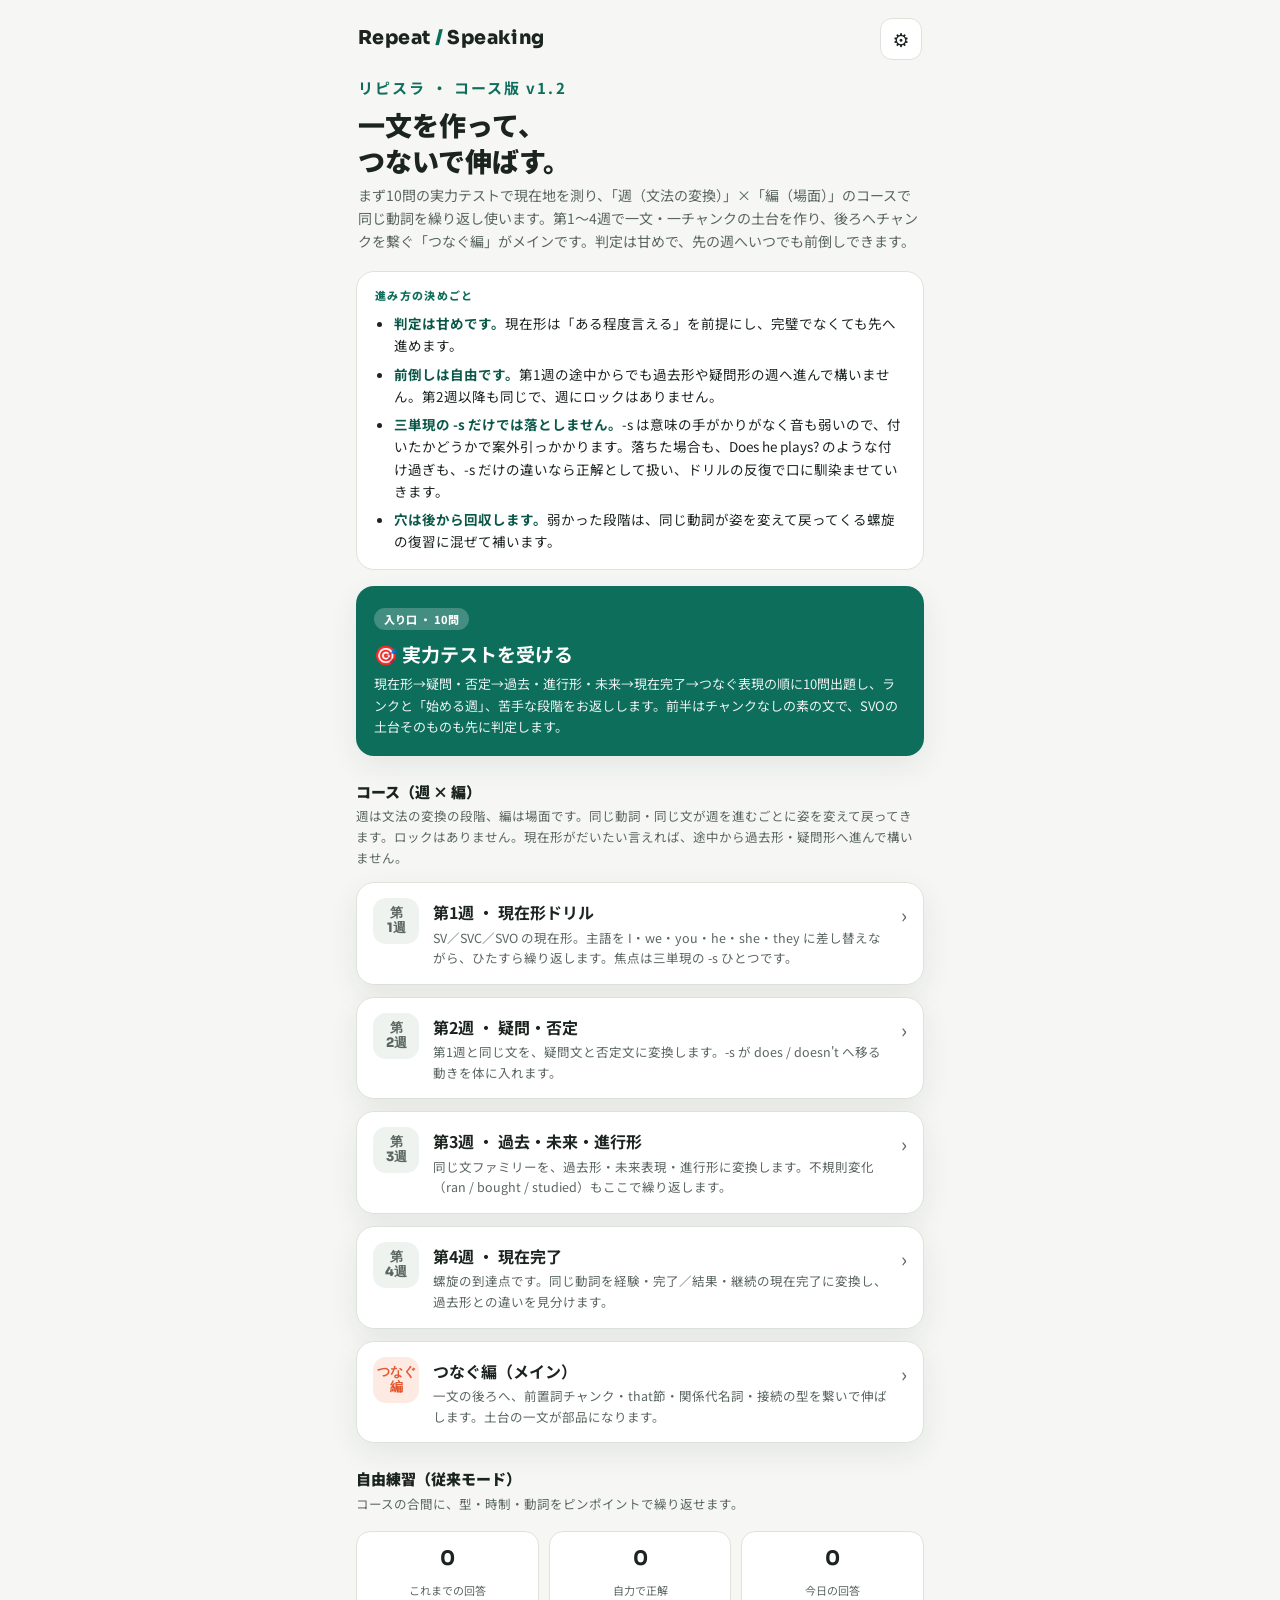
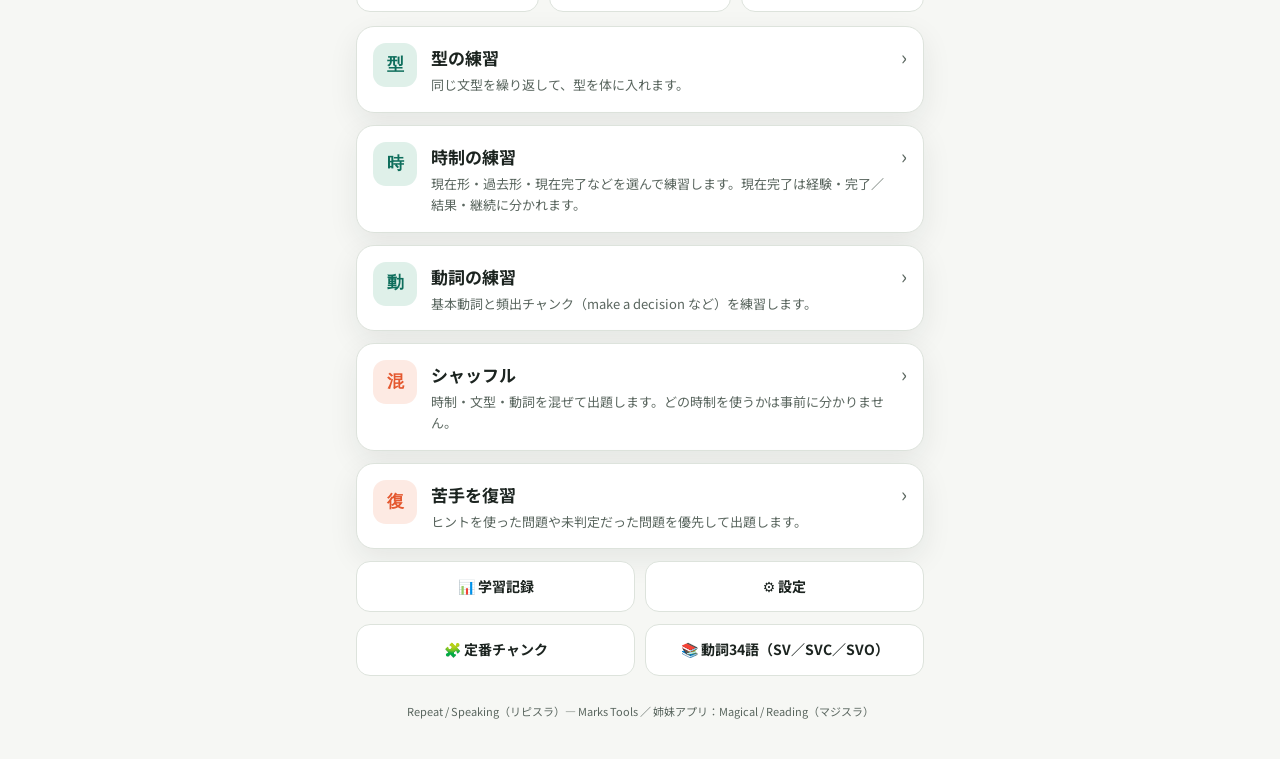
==== repeat-speaking.html @ 88b38dd5 "v1.2 course version" ====
<!doctype html>
<html lang="ja">
<head>
<meta charset="utf-8" />
<meta name="viewport" content="width=device-width, initial-scale=1, viewport-fit=cover" />
<meta name="color-scheme" content="light dark" />
<link rel="icon" href="data:," />
<title>Repeat / Speaking — リピスラ</title>
<link rel="preconnect" href="https://fonts.googleapis.com">
<link rel="preconnect" href="https://fonts.gstatic.com" crossorigin>
<link href="https://fonts.googleapis.com/css2?family=Noto+Sans+JP:wght@400;500;700;900&family=Sora:wght@600;700;800&display=swap" rel="stylesheet">
<style>
:root{
  --bg:#f6f7f4; --surface:#ffffff; --surface2:#eef3ef; --ink:#1c2420; --ink2:#5a665f;
  --line:#dde3dc; --brand:#0e6e5c; --brand-dark:#0a5747; --brand-soft:#dff0e9;
  --accent:#e4572e; --accent-soft:#fdeae3; --gold:#b98a12; --gold-soft:#faf0d2;
  --ok:#0e6e5c; --warn:#9a6a00; --bad:#b3372a;
  --radius:18px; --shadow:0 10px 30px rgba(20,40,32,.08);
}
@media (prefers-color-scheme: dark){
  :root{
    --bg:#121714; --surface:#1c2320; --surface2:#242d29; --ink:#eef2ee; --ink2:#a7b3ab;
    --line:#333e38; --brand:#3cbfa4; --brand-dark:#7fd8c3; --brand-soft:#173c33;
    --accent:#ff8a5f; --accent-soft:#47271c; --gold:#e3bc55; --gold-soft:#40350f;
    --ok:#3cbfa4; --warn:#e3bc55; --bad:#ff8a7a; --shadow:0 10px 30px rgba(0,0,0,.35);
  }
}
*{box-sizing:border-box}
html{-webkit-text-size-adjust:100%}
body{margin:0;background:var(--bg);color:var(--ink);font-family:"Noto Sans JP",system-ui,sans-serif;line-height:1.65}
button{font:inherit;cursor:pointer;border:none;background:none;color:inherit}
button:focus-visible,a:focus-visible,input:focus-visible,select:focus-visible{outline:3px solid var(--brand);outline-offset:2px}
.wrap{max-width:600px;margin:0 auto;padding:0 16px calc(28px + env(safe-area-inset-bottom))}
.screen{display:none}
.screen.on{display:block;animation:fade .22s ease}
@keyframes fade{from{opacity:0;transform:translateY(4px)}to{opacity:1;transform:none}}
@media (prefers-reduced-motion: reduce){.screen.on{animation:none}.mic.pulse{animation:none}}

/* header */
.topbar{display:flex;align-items:center;justify-content:space-between;padding:18px 2px 6px}
.wordmark{font-family:"Sora",sans-serif;font-weight:800;font-size:19px;letter-spacing:.02em}
.wordmark span{color:var(--brand)}
.iconbtn{width:42px;height:42px;border-radius:12px;background:var(--surface);border:1px solid var(--line);display:grid;place-items:center;font-size:19px}
.hero{padding:10px 2px 4px}
.hero h1{font-size:15px;margin:0;color:var(--brand);font-weight:700;letter-spacing:.14em}
.hero .big{font-size:27px;font-weight:900;line-height:1.35;margin:6px 0 4px}
.hero p{margin:0;color:var(--ink2);font-size:14px}
.stat-strip{display:flex;gap:10px;margin:16px 0 4px}
.stat{flex:1;background:var(--surface);border:1px solid var(--line);border-radius:14px;padding:10px 12px;text-align:center}
.stat b{display:block;font-size:20px;font-family:"Sora",sans-serif}
.stat small{color:var(--ink2);font-size:11px}

/* mode cards */
.mode-list{display:grid;gap:12px;margin-top:14px}
.mode-card{display:flex;gap:14px;align-items:flex-start;text-align:left;width:100%;background:var(--surface);border:1px solid var(--line);border-radius:var(--radius);padding:16px;box-shadow:var(--shadow)}
.mode-card:active{transform:scale(.99)}
.mode-num{flex:none;width:44px;height:44px;border-radius:13px;background:var(--brand-soft);color:var(--brand);display:grid;place-items:center;font-family:"Sora",sans-serif;font-weight:800;font-size:17px}
.mode-card.accent .mode-num{background:var(--accent-soft);color:var(--accent)}
.mode-card h2{font-size:17px;margin:1px 0 2px;font-weight:700}
.mode-card p{margin:0;font-size:13px;color:var(--ink2)}
.mode-card .chev{margin-left:auto;color:var(--ink2);font-size:20px;line-height:1.4}
.sub-row{display:flex;gap:10px;margin-top:12px}
.sub-btn{flex:1;background:var(--surface);border:1px solid var(--line);border-radius:14px;padding:13px;font-weight:700;font-size:14px}
.note{font-size:12px;color:var(--ink2);margin-top:14px}

/* generic */
.backrow{display:flex;align-items:center;gap:10px;padding:16px 0 4px}
.backbtn{width:40px;height:40px;border-radius:12px;background:var(--surface);border:1px solid var(--line);font-size:18px;display:grid;place-items:center}
.screen-title{font-size:21px;font-weight:900;margin:0}
.screen-sub{color:var(--ink2);font-size:13px;margin:2px 0 0}
.chip-grid{display:grid;gap:10px;margin-top:16px}
.pick{display:flex;justify-content:space-between;align-items:center;width:100%;text-align:left;background:var(--surface);border:1px solid var(--line);border-radius:14px;padding:14px 16px}
.pick b{font-size:15px}
.pick small{display:block;color:var(--ink2);font-size:12px;font-weight:400}
.pick .cnt{font-family:"Sora",sans-serif;color:var(--brand);font-weight:700;font-size:13px;white-space:nowrap}
.field{margin-top:18px}
.field>label{display:block;font-weight:700;font-size:14px;margin-bottom:8px}
.seg{display:flex;flex-wrap:wrap;gap:8px}
.seg button{border:1px solid var(--line);background:var(--surface);border-radius:999px;padding:8px 16px;font-size:14px;font-weight:500}
.seg button.sel{background:var(--brand);border-color:var(--brand);color:#fff;font-weight:700}
@media (prefers-color-scheme: dark){.seg button.sel{color:#0c1512}}
.primary-btn{display:block;width:100%;background:var(--brand);color:#fff;font-weight:800;font-size:16px;border-radius:15px;padding:15px;margin-top:22px}
.primary-btn:disabled{opacity:.45}
.ghost-btn{display:block;width:100%;background:var(--surface);border:1px solid var(--line);font-weight:700;font-size:15px;border-radius:15px;padding:13px;margin-top:10px}
.danger-btn{color:var(--bad)}

/* practice */
.progress-head{display:flex;justify-content:space-between;align-items:baseline;margin-top:14px}
.progress-head .mode-name{font-weight:800;font-size:15px}
.progress-head .count{font-family:"Sora",sans-serif;color:var(--ink2);font-size:14px}
.progressbar{height:8px;background:var(--surface2);border-radius:99px;overflow:hidden;margin-top:8px}
.progressbar i{display:block;height:100%;background:var(--brand);border-radius:99px;transition:width .35s ease}
.prompt-card{background:var(--surface);border:1px solid var(--line);border-radius:var(--radius);box-shadow:var(--shadow);padding:26px 20px 22px;margin-top:16px;text-align:center}
.prompt-label{font-size:12px;letter-spacing:.16em;color:var(--brand);font-weight:700}
.prompt-ja{font-size:25px;font-weight:900;line-height:1.5;margin:12px 0 8px}
.prompt-ctx{font-size:13px;color:var(--ink2);margin:0}
.mic-zone{margin-top:22px;text-align:center}
.mic{width:96px;height:96px;border-radius:50%;background:var(--brand);color:#fff;font-size:40px;display:grid;place-items:center;margin:0 auto;box-shadow:0 12px 26px rgba(14,110,92,.35)}
.mic.listening{background:var(--accent);animation:pulse 1.1s ease-in-out infinite}
@keyframes pulse{0%,100%{transform:scale(1)}50%{transform:scale(1.07)}}
.mic-state{margin-top:12px;font-size:14px;font-weight:700;min-height:24px}
.mic-state small{display:block;font-weight:400;color:var(--ink2);font-size:12px}
.tool-row{display:flex;gap:10px;margin-top:18px}
.tool-row button{flex:1;background:var(--surface);border:1px solid var(--line);border-radius:13px;padding:12px 6px;font-weight:700;font-size:14px}
.tool-row button:disabled{opacity:.4}
.hint-box{display:none;background:var(--gold-soft);border:1px solid var(--gold);border-radius:14px;padding:14px 16px;margin-top:16px;font-size:15px}
.hint-box.on{display:block}
.hint-box .h-label{font-size:11px;font-weight:800;letter-spacing:.12em;color:var(--warn)}
.hint-box .h-body{margin-top:4px;font-weight:700;word-break:break-word}
.text-input-zone{display:none;margin-top:16px}
.text-input-zone.on{display:block}
.text-input-zone textarea{width:100%;border:1px solid var(--line);border-radius:14px;padding:13px;font:inherit;font-size:16px;background:var(--surface);color:var(--ink);min-height:76px;resize:vertical}
.err-box{display:none;background:var(--accent-soft);border:1px solid var(--accent);color:var(--ink);border-radius:14px;padding:13px 15px;margin-top:16px;font-size:14px}
.err-box.on{display:block}

/* result */
.verdict{border-radius:var(--radius);padding:20px;margin-top:16px;text-align:center;border:1px solid var(--line);background:var(--surface)}
.verdict.ok{background:var(--brand-soft);border-color:var(--brand)}
.verdict.un{background:var(--gold-soft);border-color:var(--gold)}
.verdict .v-icon{font-size:34px;line-height:1}
.verdict h2{margin:6px 0 2px;font-size:21px}
.verdict p{margin:0;font-size:13px;color:var(--ink2)}
.your-answer{background:var(--surface);border:1px solid var(--line);border-radius:14px;padding:14px 16px;margin-top:14px}
.your-answer small{color:var(--ink2);font-size:12px;font-weight:700;letter-spacing:.08em}
.your-answer .ans{font-size:18px;font-weight:700;margin-top:2px;word-break:break-word}
.model-card{background:var(--surface);border:1px solid var(--line);border-radius:var(--radius);padding:18px;margin-top:14px;box-shadow:var(--shadow)}
.model-head{display:flex;justify-content:space-between;align-items:center}
.model-head b{font-size:13px;letter-spacing:.1em;color:var(--brand)}
.toggle{display:flex;background:var(--surface2);border-radius:99px;padding:3px}
.toggle button{border-radius:99px;padding:5px 12px;font-size:12px;font-weight:700;color:var(--ink2)}
.toggle button.sel{background:var(--surface);color:var(--ink);box-shadow:0 1px 4px rgba(0,0,0,.12)}
.model-sentence{font-size:21px;font-weight:800;line-height:1.55;margin:12px 0 4px;word-break:break-word}
.chunk-wrap{display:flex;flex-wrap:wrap;gap:8px;margin-top:12px}
.chunk{border:1.5px solid var(--brand);color:var(--brand-dark);background:var(--brand-soft);border-radius:12px;padding:9px 12px;font-weight:700;font-size:16px;text-align:left}
.chunk small{display:block;font-weight:500;font-size:12px;color:var(--ink2)}
.chunk .chunk-ja{display:none;margin-top:3px;font-size:13px;color:var(--ink);font-weight:500}
.chunk.open .chunk-ja{display:block}
.explain{font-size:13px;color:var(--ink2);margin-top:12px}
.listen-row{display:flex;gap:10px;margin-top:14px}
.listen-row button{flex:1;border-radius:12px;padding:12px;font-weight:700;font-size:14px;background:var(--surface2);border:1px solid var(--line)}
.result-actions{margin-top:18px}
.ai-box{display:none;background:var(--surface);border:1px dashed var(--brand);border-radius:14px;padding:14px 16px;margin-top:14px}
.ai-box.on{display:block}
.ai-box textarea{width:100%;min-height:150px;border:1px solid var(--line);border-radius:10px;padding:10px;font:inherit;font-size:12.5px;background:var(--bg);color:var(--ink)}
.ai-links{display:flex;gap:8px;margin-top:10px;flex-wrap:wrap}
.ai-links a{flex:1;text-align:center;text-decoration:none;background:var(--brand);color:#fff;font-weight:700;font-size:13px;border-radius:10px;padding:10px 4px}
@media (prefers-color-scheme: dark){.ai-links a{color:#0c1512}}
.toast{position:fixed;left:50%;bottom:calc(22px + env(safe-area-inset-bottom));transform:translateX(-50%) translateY(20px);background:var(--ink);color:var(--bg);padding:11px 20px;border-radius:99px;font-size:14px;font-weight:700;opacity:0;pointer-events:none;transition:.25s;z-index:50;max-width:88vw;text-align:center}
.toast.on{opacity:1;transform:translateX(-50%)}

/* summary & records */
.score-hero{text-align:center;padding:26px 10px 6px}
.score-hero .score{font-family:"Sora",sans-serif;font-size:52px;font-weight:800;color:var(--brand);line-height:1}
.score-hero p{color:var(--ink2);margin:6px 0 0;font-size:14px}
.review-item{background:var(--surface);border:1px solid var(--line);border-radius:14px;padding:13px 15px;margin-top:10px}
.review-item .r-ja{font-weight:700;font-size:14px}
.review-item .r-en{font-size:14px;color:var(--ink2)}
.badge{display:inline-block;font-size:11px;font-weight:800;border-radius:99px;padding:2px 9px;margin-right:6px;vertical-align:1px}
.badge.ok{background:var(--brand-soft);color:var(--brand)}
.badge.un{background:var(--gold-soft);color:var(--warn)}
.badge.hint{background:var(--accent-soft);color:var(--accent)}
.mastery-row{display:flex;justify-content:space-between;align-items:center;background:var(--surface);border:1px solid var(--line);border-radius:13px;padding:12px 15px;margin-top:9px}
.mastery-row b{font-size:14px}
.stars{color:var(--gold);font-size:15px;letter-spacing:2px;white-space:nowrap}
.stars small{color:var(--ink2);letter-spacing:0;font-size:11px;margin-left:6px}
.empty-box{background:var(--surface);border:1px dashed var(--line);border-radius:14px;padding:22px;text-align:center;color:var(--ink2);font-size:14px;margin-top:14px}
.file-label{display:block;width:100%;text-align:center;background:var(--surface);border:1px solid var(--line);font-weight:700;font-size:15px;border-radius:15px;padding:13px;margin-top:10px;cursor:pointer}
select,input[type="text"]{font:inherit}
.foot{margin-top:26px;text-align:center;color:var(--ink2);font-size:11px}

/* v1.2: 実力テスト・コース */
.test-card{display:block;width:100%;text-align:left;background:var(--brand);color:#fff;border-radius:var(--radius);padding:18px;margin-top:16px;box-shadow:var(--shadow)}
.test-card h2{margin:0 0 4px;font-size:19px}
.test-card p{margin:0;font-size:13px;opacity:.92}
.test-card .tc-badge{display:inline-block;background:rgba(255,255,255,.22);border-radius:99px;padding:2px 10px;font-size:11px;font-weight:800;margin-bottom:8px}
@media (prefers-color-scheme: dark){.test-card{color:#0c1512}.test-card .tc-badge{background:rgba(0,0,0,.18)}}
.policy-box{background:var(--surface);border:1px solid var(--line);border-radius:var(--radius);padding:14px 18px 10px;margin-top:14px}
.policy-box .po-label{font-size:11px;font-weight:800;letter-spacing:.12em;color:var(--brand)}
.policy-box ul{margin:8px 0 6px;padding-left:19px}
.policy-box li{font-size:13.5px;margin-bottom:6px}
.policy-box li b{color:var(--brand-dark)}
.rank-box{background:var(--surface);border:1px solid var(--brand);border-radius:var(--radius);padding:16px 18px;margin-top:14px}
.rank-box .r-label{font-size:11px;font-weight:800;letter-spacing:.12em;color:var(--brand)}
.rank-box .r-name{font-size:22px;font-weight:900;margin:2px 0}
.rank-box p{margin:4px 0 0;font-size:13px;color:var(--ink2)}
.week-card{display:flex;gap:14px;align-items:flex-start;text-align:left;width:100%;background:var(--surface);border:1px solid var(--line);border-radius:var(--radius);padding:15px 16px;box-shadow:var(--shadow)}
.week-card:active{transform:scale(.99)}
.week-card.rec{border-color:var(--brand);border-width:2px}
.week-num{flex:none;width:46px;height:46px;border-radius:13px;background:var(--surface2);color:var(--ink2);display:grid;place-items:center;font-family:"Sora",sans-serif;font-weight:800;font-size:13px;text-align:center;line-height:1.15}
.week-card.rec .week-num{background:var(--brand-soft);color:var(--brand)}
.week-card.main-week .week-num{background:var(--accent-soft);color:var(--accent)}
.week-card h3{font-size:16px;margin:1px 0 2px;font-weight:700}
.week-card p{margin:0;font-size:12.5px;color:var(--ink2)}
.week-card .rec-tag{font-size:11px;font-weight:800;color:var(--brand)}
.section-head{font-size:15px;font-weight:900;margin:24px 0 2px}
.section-sub{font-size:12.5px;color:var(--ink2);margin:0}
.scene-row{display:flex;flex-wrap:wrap;gap:8px;margin-top:10px}
.scene-row button{border:1px solid var(--line);background:var(--surface);border-radius:999px;padding:8px 15px;font-size:14px;font-weight:600}
.scene-row button.sel{background:var(--brand);border-color:var(--brand);color:#fff;font-weight:700}
@media (prefers-color-scheme: dark){.scene-row button.sel{color:#0c1512}}
.diag-grid{display:grid;gap:10px;margin-top:12px}
.diag-card{background:var(--surface);border:1px solid var(--line);border-radius:14px;padding:14px 16px}
.diag-card b{font-size:14px}
.diag-card .d-meter{height:8px;background:var(--surface2);border-radius:99px;overflow:hidden;margin:8px 0 6px}
.diag-card .d-meter i{display:block;height:100%;background:var(--brand)}
.diag-card p{margin:0;font-size:12.5px;color:var(--ink2)}
.chunk-tag{display:inline-block;font-size:11px;font-weight:800;background:var(--gold-soft);color:var(--warn);border-radius:99px;padding:2px 9px;margin:0 4px 4px 0}
.fchunk{background:var(--surface);border:1px solid var(--line);border-radius:14px;padding:14px 16px;margin-top:10px}
.fchunk .fc-en{font-size:17px;font-weight:800}
.fchunk .fc-cat{font-size:11px;font-weight:800;color:var(--brand);letter-spacing:.06em}
.fchunk .fc-ex{font-size:13.5px;margin-top:6px}
.fchunk .fc-ex small{display:block;color:var(--ink2);font-size:12px}
.verb-table{width:100%;border-collapse:collapse;margin-top:12px;background:var(--surface);border:1px solid var(--line);border-radius:14px;overflow:hidden}
.verb-table th,.verb-table td{padding:9px 11px;font-size:13px;text-align:left;border-bottom:1px solid var(--line);vertical-align:top}
.verb-table th{background:var(--surface2);font-size:12px}
.verb-table tr:last-child td{border-bottom:none}
.vtype{font-family:"Sora",sans-serif;font-weight:800;font-size:11px;border-radius:6px;padding:2px 7px;white-space:nowrap}
.vtype.sv{background:var(--brand-soft);color:var(--brand)}
.vtype.svc{background:var(--gold-soft);color:var(--warn)}
.vtype.svo{background:var(--accent-soft);color:var(--accent)}
.stage-row{display:flex;justify-content:space-between;align-items:center;background:var(--surface);border:1px solid var(--line);border-radius:13px;padding:11px 15px;margin-top:8px;font-size:14px}
.stage-row .s-score{font-family:"Sora",sans-serif;font-weight:700;color:var(--brand);white-space:nowrap}
</style>
</head>
<body>
<div class="wrap">

  <!-- S01 ホーム -->
  <section class="screen on" id="scr-home">
    <div class="topbar">
      <div class="wordmark">Repeat <span>/</span> Speaking</div>
      <button class="iconbtn" id="btn-home-settings" aria-label="設定">⚙️</button>
    </div>
    <div class="hero">
      <h1>リピスラ ・ コース版 v1.2</h1>
      <div class="big">一文を作って、<br>つないで伸ばす。</div>
      <p>まず10問の実力テストで現在地を測り、「週（文法の変換）」×「編（場面）」のコースで同じ動詞を繰り返し使います。第1〜4週で一文・一チャンクの土台を作り、後ろへチャンクを繋ぐ「つなぐ編」がメインです。判定は甘めで、先の週へいつでも前倒しできます。</p>
    </div>
    <div class="policy-box">
      <div class="po-label">進み方の決めごと</div>
      <ul>
        <li><b>判定は甘めです。</b>現在形は「ある程度言える」を前提にし、完璧でなくても先へ進めます。</li>
        <li><b>前倒しは自由です。</b>第1週の途中からでも過去形や疑問形の週へ進んで構いません。第2週以降も同じで、週にロックはありません。</li>
        <li><b>三単現の -s だけでは落としません。</b>-s は意味の手がかりがなく音も弱いので、付いたかどうかで案外引っかかります。落ちた場合も、Does he plays? のような付け過ぎも、-s だけの違いなら正解として扱い、ドリルの反復で口に馴染ませていきます。</li>
        <li><b>穴は後から回収します。</b>弱かった段階は、同じ動詞が姿を変えて戻ってくる螺旋の復習に混ぜて補います。</li>
      </ul>
    </div>
    <button class="test-card" id="btn-placement">
      <span class="tc-badge">入り口 ・ 10問</span>
      <h2>🎯 実力テストを受ける</h2>
      <p>現在形→疑問・否定→過去・進行形・未来→現在完了→つなぐ表現の順に10問出題し、ランクと「始める週」、苦手な段階をお返しします。前半はチャンクなしの素の文で、SVOの土台そのものも先に判定します。</p>
    </button>
    <div class="rank-box" id="rank-box" style="display:none">
      <div class="r-label">あなたの現在地（仮置き）</div>
      <div class="r-name" id="rank-name">—</div>
      <p id="rank-detail"></p>
      <button class="primary-btn" id="btn-rank-start" style="margin-top:12px">おすすめの週から始める ›</button>
    </div>
    <h3 class="section-head">コース（週 × 編）</h3>
    <p class="section-sub">週は文法の変換の段階、編は場面です。同じ動詞・同じ文が週を進むごとに姿を変えて戻ってきます。ロックはありません。現在形がだいたい言えれば、途中から過去形・疑問形へ進んで構いません。</p>
    <div class="mode-list" id="week-list"></div>
    <h3 class="section-head">自由練習（従来モード）</h3>
    <p class="section-sub">コースの合間に、型・時制・動詞をピンポイントで繰り返せます。</p>
    <div class="stat-strip">
      <div class="stat"><b id="stat-total">0</b><small>これまでの回答</small></div>
      <div class="stat"><b id="stat-ok">0</b><small>自力で正解</small></div>
      <div class="stat"><b id="stat-streak">0</b><small>今日の回答</small></div>
    </div>
    <div class="mode-list">
      <button class="mode-card" data-mode="pattern">
        <span class="mode-num">型</span>
        <span><h2>型の練習</h2><p>同じ文型を繰り返して、型を体に入れます。</p></span>
        <span class="chev">›</span>
      </button>
      <button class="mode-card" data-mode="tense">
        <span class="mode-num">時</span>
        <span><h2>時制の練習</h2><p>現在形・過去形・現在完了などを選んで練習します。現在完了は経験・完了／結果・継続に分かれます。</p></span>
        <span class="chev">›</span>
      </button>
      <button class="mode-card" data-mode="verb">
        <span class="mode-num">動</span>
        <span><h2>動詞の練習</h2><p>基本動詞と頻出チャンク（make a decision など）を練習します。</p></span>
        <span class="chev">›</span>
      </button>
      <button class="mode-card accent" data-mode="shuffle">
        <span class="mode-num">混</span>
        <span><h2>シャッフル</h2><p>時制・文型・動詞を混ぜて出題します。どの時制を使うかは事前に分かりません。</p></span>
        <span class="chev">›</span>
      </button>
      <button class="mode-card accent" data-mode="weak">
        <span class="mode-num">復</span>
        <span><h2>苦手を復習</h2><p>ヒントを使った問題や未判定だった問題を優先して出題します。</p></span>
        <span class="chev">›</span>
      </button>
    </div>
    <div class="sub-row">
      <button class="sub-btn" id="btn-goto-records">📊 学習記録</button>
      <button class="sub-btn" id="btn-goto-settings">⚙️ 設定</button>
    </div>
    <div class="sub-row">
      <button class="sub-btn" id="btn-goto-chunks">🧩 定番チャンク</button>
      <button class="sub-btn" id="btn-goto-verbs">📚 動詞34語（SV／SVC／SVO）</button>
    </div>
    <p class="note" id="sr-note"></p>
    <p class="foot">Repeat / Speaking（リピスラ）— Marks Tools ／ 姉妹アプリ：Magical / Reading（マジスラ）</p>
  </section>

  <!-- 選択画面（型・時制・動詞） -->
  <section class="screen" id="scr-pick">
    <div class="backrow">
      <button class="backbtn" data-back="home" aria-label="戻る">←</button>
      <div><h2 class="screen-title" id="pick-title">選んでください</h2><p class="screen-sub" id="pick-sub"></p></div>
    </div>
    <div class="field">
      <label>問題数</label>
      <div class="seg" id="pick-count">
        <button data-v="5">5問</button><button data-v="10" class="sel">10問</button><button data-v="20">20問</button>
      </div>
    </div>
    <div class="chip-grid" id="pick-list"></div>
  </section>

  <!-- S03/S04 練習画面 -->
  <section class="screen" id="scr-practice">
    <div class="backrow">
      <button class="backbtn" id="btn-quit" aria-label="やめる">←</button>
      <div><h2 class="screen-title" style="font-size:17px">練習中</h2></div>
    </div>
    <div class="progress-head">
      <span class="mode-name" id="p-mode-name">シャッフル</span>
      <span class="count" id="p-count">1 / 10</span>
    </div>
    <div class="progressbar"><i id="p-bar" style="width:0%"></i></div>

    <div id="phase-ask">
      <div class="prompt-card">
        <div class="prompt-label">日本語のお題</div>
        <p class="prompt-ja" id="p-ja"></p>
        <p class="prompt-ctx" id="p-ctx"></p>
      </div>
      <div class="mic-zone" id="mic-zone">
        <button class="mic" id="btn-mic" aria-label="話す">🎤</button>
        <div class="mic-state" id="mic-state">押して話す<small>英語で声に出して言ってみましょう</small></div>
      </div>
      <div class="err-box" id="recog-error"></div>
      <div class="hint-box" id="hint-box"><div class="h-label" id="hint-label"></div><div class="h-body" id="hint-body"></div></div>
      <div class="text-input-zone" id="text-zone">
        <textarea id="text-answer" placeholder="英語で入力してください（例：I've seen that movie before.）" autocomplete="off"></textarea>
        <button class="primary-btn" id="btn-text-submit" style="margin-top:12px">この回答で判定する</button>
      </div>
      <div class="tool-row">
        <button id="btn-hint">💡 ヒント</button>
        <button id="btn-text-toggle">⌨️ テキスト入力</button>
        <button id="btn-skip">スキップ ›</button>
      </div>
    </div>

    <div id="phase-result" style="display:none">
      <div class="verdict" id="verdict">
        <div class="v-icon" id="v-icon">🟢</div>
        <h2 id="v-title">正解！</h2>
        <p id="v-msg"></p>
      </div>
      <div class="your-answer">
        <small>あなたの回答</small>
        <div class="ans" id="r-your"></div>
      </div>
      <div class="model-card">
        <div class="model-head">
          <b>お手本</b>
          <div class="toggle" role="group" aria-label="お手本の表示切替">
            <button id="tg-normal" class="sel">通常</button>
            <button id="tg-chunk">チャンク</button>
          </div>
        </div>
        <div class="model-sentence" id="model-normal"></div>
        <div class="chunk-wrap" id="model-chunks" style="display:none"></div>
        <p class="explain" id="r-explain"></p>
        <div class="listen-row">
          <button id="btn-listen-full">🔊 お手本を聞く</button>
          <button id="btn-listen-chunks">🔊 チャンクごとに聞く</button>
        </div>
      </div>
      <div class="ai-box" id="ai-box">
        <b style="font-size:14px">AIへの質問文</b>
        <p style="font-size:12px;color:var(--ink2);margin:4px 0 8px">コピーして、使いたいAIに貼り付けてください。あなたの英文をできるだけ生かして添削するよう依頼する文面です。</p>
        <textarea id="ai-text" readonly></textarea>
        <button class="primary-btn" id="btn-copy-ai" style="margin-top:10px">📋 質問文をコピー</button>
        <div class="ai-links">
          <a href="https://chatgpt.com/" target="_blank" rel="noopener">ChatGPT を開く</a>
          <a href="https://gemini.google.com/" target="_blank" rel="noopener">Gemini を開く</a>
          <a href="https://claude.ai/" target="_blank" rel="noopener">Claude を開く</a>
        </div>
        <button class="ghost-btn" id="btn-register-answer">自分の回答を正解として登録する</button>
      </div>
      <div class="result-actions">
        <button class="primary-btn" id="btn-next">次の問題へ ›</button>
        <button class="ghost-btn" id="btn-retry">🔁 もう一度話す</button>
        <button class="ghost-btn" id="btn-ai" style="display:none">💬 AIに相談する</button>
      </div>
    </div>
  </section>

  <!-- コース：編の選択 -->
  <section class="screen" id="scr-course">
    <div class="backrow">
      <button class="backbtn" data-back="home" aria-label="戻る">←</button>
      <div><h2 class="screen-title" id="course-title">第1週</h2><p class="screen-sub" id="course-sub"></p></div>
    </div>
    <div class="field">
      <label>編（場面）を選ぶ</label>
      <div class="scene-row" id="course-scenes"></div>
      <p style="font-size:12px;color:var(--ink2);margin:8px 0 0">その週×編の問題が少ない場合は、近い場面の問題も混ぜて10問にそろえます。判定は甘めです。三単現の -s は、落ちても付け過ぎても、-s だけの違いなら正解として扱います（未判定にもしません）。週にロックはなく、第1週の途中から先の週へ進んでも構いません。</p>
    </div>
    <div class="field">
      <label>問題数</label>
      <div class="seg" id="course-count">
        <button data-v="5">5問</button><button data-v="10" class="sel">10問</button><button data-v="20">20問</button>
      </div>
    </div>
    <button class="primary-btn" id="btn-course-start">この週・編で始める ›</button>
    <div id="course-preview"></div>
  </section>

  <!-- 定番チャンク -->
  <section class="screen" id="scr-chunks">
    <div class="backrow">
      <button class="backbtn" data-back="home" aria-label="戻る">←</button>
      <div><h2 class="screen-title">定番チャンク</h2><p class="screen-sub">主語と動詞が違っても、何度も戻ってくる言い回しです。</p></div>
    </div>
    <p style="font-size:13.5px;margin:14px 0 0">チャンクは「覚えるもの」ではなく「何度も出会うもの」として扱います。コースの中で、同じ塊が別の文・別の編・別の週に最低5回は違う姿で登場するよう問題を組んであります。暗記テストはしません。文の中でヒントなしで3回言えたら「身についた」目安です。カードをタップすると音声で聞けます。</p>
    <div id="fchunk-list"></div>
  </section>

  <!-- 動詞台帳 -->
  <section class="screen" id="scr-verbs">
    <div class="backrow">
      <button class="backbtn" data-back="home" aria-label="戻る">←</button>
      <div><h2 class="screen-title">動詞34語</h2><p class="screen-sub">日常で使う動詞を文型別に整理しました。</p></div>
    </div>
    <p style="font-size:13.5px;margin:14px 0 0">日常英会話で頻出の動詞（QQ English の頻出単語まとめ等を参考に選定）を、なるべく網羅して34語に整理し、SV型・SVC型・SVO型に分類しました。第1週の特訓はこの分類どおりに進みます。名詞は目的語スロット、形容詞は SVC の補語スロット、頻度副詞（always / usually / often / sometimes）は現在形ドリルの差し込みチャンクとして各問題に入っています。動詞名をタップすると、その動詞の問題を練習できます（問題がある動詞のみ）。</p>
    <div id="verb-groups"></div>
  </section>

  <!-- S05 セット結果 -->
  <section class="screen" id="scr-summary">
    <div id="placement-result" style="display:none">
      <div class="score-hero">
        <div class="r-label" style="font-size:11px;font-weight:800;letter-spacing:.12em;color:var(--brand)">実力テスト結果 ・ ランク（仮置き）</div>
        <div class="score" id="pl-rank" style="font-size:34px;line-height:1.25">—</div>
        <p id="pl-msg"></p>
      </div>
      <h3 style="margin:16px 0 2px;font-size:15px">段階ごとの結果</h3>
      <div id="pl-stages"></div>
      <div class="diag-grid">
        <div class="diag-card"><b>土台（SVOそのもの）</b><p id="pl-base"></p></div>
        <div class="diag-card"><b>チャンク（言い回しの塊）</b><p id="pl-chunk"></p></div>
      </div>
      <button class="primary-btn" id="btn-pl-start">おすすめの週から始める ›</button>
      <button class="ghost-btn" id="btn-pl-week1">第1週から始める</button>
    </div>
    <div class="score-hero">
      <div class="score" id="sum-score">0 / 10</div>
      <p id="sum-msg">セットが終わりました。おつかれさまでした。</p>
    </div>
    <div id="sum-list"></div>
    <button class="primary-btn" id="btn-again">もう1セット練習する</button>
    <button class="ghost-btn" data-back="home">ホームに戻る</button>
  </section>

  <!-- S06 学習記録 -->
  <section class="screen" id="scr-records">
    <div class="backrow">
      <button class="backbtn" data-back="home" aria-label="戻る">←</button>
      <div><h2 class="screen-title">学習記録</h2><p class="screen-sub">分野ごとの習熟度と、これまでの回答です。</p></div>
    </div>
    <h3 style="margin:20px 0 2px;font-size:15px">詰まりの見分け（2層の診断）</h3>
    <p style="font-size:12.5px;color:var(--ink2);margin:4px 0 0">「チャンクで引っかかっている」のか「SVOそのもので詰まっている」のかを分けて見ます。対処が違うためです。土台が弱いのにチャンクを詰め込んでも伸びません。</p>
    <div class="diag-grid" id="diag-grid">
      <div class="diag-card"><b>① 土台層 ・ 素のSV／SVC／SVO</b><div class="d-meter"><i id="diag-base-bar" style="width:0%"></i></div><p id="diag-base-text">まだデータがありません。</p></div>
      <div class="diag-card"><b>② チャンク層 ・ 塊を繋げる力</b><div class="d-meter"><i id="diag-chunk-bar" style="width:0%"></i></div><p id="diag-chunk-text">まだデータがありません。</p></div>
    </div>
    <h3 style="margin:20px 0 2px;font-size:15px">分野別の習熟度</h3>
    <div id="mastery-list"></div>
    <h3 style="margin:22px 0 2px;font-size:15px">最近の回答</h3>
    <div id="histLog-list"></div>
    <h3 style="margin:22px 0 2px;font-size:15px">バックアップ</h3>
    <p style="font-size:13px;color:var(--ink2);margin:4px 0 0">学習記録と、登録した正解表現をJSONファイルで書き出し／読み込みできます。端末を変えるときの引き継ぎに使ってください。</p>
    <button class="ghost-btn" id="btn-export">⬇ JSONをエクスポート</button>
    <label class="file-label" for="import-file">⬆ JSONをインポート</label>
    <input type="file" id="import-file" accept="application/json,.json" style="display:none">
  </section>

  <!-- S06 設定 -->
  <section class="screen" id="scr-settings">
    <div class="backrow">
      <button class="backbtn" data-back="home" aria-label="戻る">←</button>
      <div><h2 class="screen-title">設定</h2><p class="screen-sub">練習の進め方を調整します。</p></div>
    </div>
    <div class="field"><label>標準の問題数</label><div class="seg" data-setting="count"><button data-v="5">5問</button><button data-v="10">10問</button><button data-v="20">20問</button></div></div>
    <div class="field"><label>難易度</label><div class="seg" data-setting="level"><button data-v="1">初級</button><button data-v="2">中級</button><button data-v="3">上級</button></div>
      <p style="font-size:12px;color:var(--ink2);margin:6px 0 0">初級は選んだ分野の問題だけ、中級以上は近い時制の問題も混ざります。</p></div>
    <div class="field"><label>回答方法</label><div class="seg" data-setting="input"><button data-v="voice">音声</button><button data-v="text">テキスト</button></div></div>
    <div class="field"><label>ヒント</label><div class="seg" data-setting="hints"><button data-v="on">オン</button><button data-v="off">オフ</button></div></div>
    <div class="field"><label>お手本の再生</label><div class="seg" data-setting="modelPlay"><button data-v="manual">手動</button><button data-v="auto">回答後に自動</button></div></div>
    <div class="field"><label>正解後の進行</label><div class="seg" data-setting="advance"><button data-v="manual">手動</button><button data-v="auto">自動</button></div></div>
    <div class="field"><label>音声の言語</label><div class="seg" data-setting="lang"><button data-v="en-US">アメリカ英語（en-US）</button><button data-v="en-GB">イギリス英語（en-GB）</button></div></div>
    <button class="primary-btn" data-back="home">設定を閉じる</button>
    <button class="ghost-btn danger-btn" id="btn-reset">学習記録をすべて消す</button>
  </section>
</div>
<div class="toast" id="toast"></div>
<script>
"use strict";
/* ============ 問題データ（仕様書 §10 の構造） ============ */
var QUESTIONS = [
/* ---- 現在完了・経験 ---- */
{id:"RS-PP-001",level:1,tense:"pp-exp",pattern:"have-past-participle",verb:"see",promptJa:"私はその映画を見たことがあります。",contextJa:"場面：友達に映画を見た経験を話しています。",primaryAnswer:"I've seen that movie before.",acceptedAnswers:["I've seen that movie before.","I have seen that movie before.","I've watched that movie before.","I have watched that movie before."],chunks:[{en:"I've seen that movie",ja:"その映画を見たことがあります"},{en:"before",ja:"以前に"}],hints:{structure:"S + have + 過去分詞 + O",pattern:"I've seen … / before.",full:"I've seen that movie / before."},explanation:"過去の特定の日ではなく、これまでの経験を表すので現在完了を使います。"},
{id:"RS-PP-002",level:1,tense:"pp-exp",pattern:"have-been-to",verb:"go",promptJa:"私は京都に行ったことがあります。",contextJa:"場面：旅行の経験を話しています。",primaryAnswer:"I've been to Kyoto before.",acceptedAnswers:["I've been to Kyoto before.","I have been to Kyoto before.","I've been to Kyoto.","I've visited Kyoto before."],chunks:[{en:"I've been",ja:"行ったことがあります"},{en:"to Kyoto",ja:"京都へ"},{en:"before",ja:"以前に"}],hints:{structure:"S + have been to + 場所",pattern:"I've been / to … / before.",full:"I've been / to Kyoto / before."},explanation:"行って帰ってきた経験は have been to を使います。"},
{id:"RS-PP-003",level:1,tense:"pp-exp",pattern:"have-never",verb:"eat",promptJa:"私は納豆を食べたことがありません。",contextJa:"場面：食の好みを話しています。",primaryAnswer:"I've never eaten natto.",acceptedAnswers:["I've never eaten natto.","I have never eaten natto.","I've never tried natto."],chunks:[{en:"I've never eaten",ja:"食べたことがありません"},{en:"natto",ja:"納豆を"}],hints:{structure:"S + have never + 過去分詞",pattern:"I've never eaten …",full:"I've never eaten natto."},explanation:"「〜したことがない」は have never + 過去分詞です。never は have の直後に置きます。"},
{id:"RS-PP-004",level:1,tense:"pp-exp",pattern:"have-you-ever",verb:"see",promptJa:"富士山を見たことがありますか。",contextJa:"場面：相手の経験をたずねています。",primaryAnswer:"Have you ever seen Mt. Fuji?",acceptedAnswers:["Have you ever seen Mt. Fuji?","Have you ever seen Mount Fuji?"],chunks:[{en:"Have you ever seen",ja:"見たことがありますか"},{en:"Mt. Fuji",ja:"富士山を"}],hints:{structure:"Have + S + ever + 過去分詞 …?",pattern:"Have you ever seen …?",full:"Have you ever seen Mt. Fuji?"},explanation:"経験をたずねるときは Have you ever …? の形を使います。"},
{id:"RS-PP-005",level:2,tense:"pp-exp",pattern:"have-never",verb:"drink",promptJa:"私はお酒を飲んだことがありません。",contextJa:"場面：飲み会で自己紹介しています。",primaryAnswer:"I've never drunk alcohol.",acceptedAnswers:["I've never drunk alcohol.","I have never drunk alcohol.","I've never had alcohol."],chunks:[{en:"I've never drunk",ja:"飲んだことがありません"},{en:"alcohol",ja:"お酒を"}],hints:{structure:"S + have never + 過去分詞",pattern:"I've never drunk …",full:"I've never drunk alcohol."},explanation:"drink の過去分詞は drunk です。"},
{id:"RS-PP-006",level:2,tense:"pp-exp",pattern:"have-past-participle",verb:"read",promptJa:"その本はもう読みました。",contextJa:"場面：友達に本の感想を求められています。",primaryAnswer:"I've already read that book.",acceptedAnswers:["I've already read that book.","I have already read that book.","I've read that book already."],chunks:[{en:"I've already read",ja:"もう読みました"},{en:"that book",ja:"その本は"}],hints:{structure:"S + have already + 過去分詞",pattern:"I've already read …",full:"I've already read that book."},explanation:"「もう〜した」は現在完了 + already で表します。read の過去分詞は read（発音はレッド）です。"},
{id:"RS-PP-007",level:2,tense:"pp-exp",pattern:"have-been-to",verb:"come",promptJa:"彼は日本に来たことがあります。",contextJa:"場面：同僚の経歴を話しています。",primaryAnswer:"He has been to Japan before.",acceptedAnswers:["He has been to Japan before.","He's been to Japan before.","He has visited Japan before."],chunks:[{en:"He has been",ja:"来たことがあります"},{en:"to Japan",ja:"日本へ"},{en:"before",ja:"以前に"}],hints:{structure:"He/She + has been to + 場所",pattern:"He has been / to … / before.",full:"He has been / to Japan / before."},explanation:"主語が三人称単数のときは has を使います。"},
{id:"RS-PP-008",level:1,tense:"pp-exp",pattern:"have-past-participle",verb:"meet",promptJa:"私は彼に会ったことがあります。",contextJa:"場面：知人の話をしています。",primaryAnswer:"I've met him before.",acceptedAnswers:["I've met him before.","I have met him before.","I've met him."],chunks:[{en:"I've met him",ja:"彼に会ったことがあります"},{en:"before",ja:"以前に"}],hints:{structure:"S + have + 過去分詞 + O",pattern:"I've met … / before.",full:"I've met him / before."},explanation:"meet の過去分詞は met です。"},
/* ---- 現在完了・完了／結果 ---- */
{id:"RS-PP-101",level:1,tense:"pp-comp",pattern:"have-just",verb:"finish",promptJa:"ちょうど宿題が終わったところです。",contextJa:"場面：家族に声をかけられています。",primaryAnswer:"I've just finished my homework.",acceptedAnswers:["I've just finished my homework.","I have just finished my homework.","I just finished my homework."],chunks:[{en:"I've just finished",ja:"ちょうど終わったところです"},{en:"my homework",ja:"宿題が"}],hints:{structure:"S + have just + 過去分詞",pattern:"I've just finished …",full:"I've just finished my homework."},explanation:"「〜したところ」は have just + 過去分詞です。"},
{id:"RS-PP-102",level:1,tense:"pp-comp",pattern:"have-not-yet",verb:"eat",promptJa:"私はまだ昼ごはんを食べていません。",contextJa:"場面：昼休みの誘いを受けています。",primaryAnswer:"I haven't eaten lunch yet.",acceptedAnswers:["I haven't eaten lunch yet.","I have not eaten lunch yet.","I haven't had lunch yet."],chunks:[{en:"I haven't eaten",ja:"まだ食べていません"},{en:"lunch",ja:"昼ごはんを"},{en:"yet",ja:"まだ（否定文で）"}],hints:{structure:"S + haven't + 過去分詞 + yet",pattern:"I haven't eaten … / yet.",full:"I haven't eaten lunch / yet."},explanation:"「まだ〜していない」は haven't + 過去分詞 + yet です。"},
{id:"RS-PP-103",level:1,tense:"pp-comp",pattern:"have-you-yet",verb:"do",promptJa:"もう予約をしましたか。",contextJa:"場面：旅行の準備を確認しています。",primaryAnswer:"Have you made a reservation yet?",acceptedAnswers:["Have you made a reservation yet?","Have you booked yet?","Have you made the reservation yet?"],chunks:[{en:"Have you made",ja:"もうしましたか"},{en:"a reservation",ja:"予約を"},{en:"yet",ja:"もう"}],hints:{structure:"Have + S + 過去分詞 … yet?",pattern:"Have you made … / yet?",full:"Have you made a reservation / yet?"},explanation:"予約は make a reservation というチャンクで表します。疑問文では yet を文末に置きます。"},
{id:"RS-PP-104",level:2,tense:"pp-comp",pattern:"have-already",verb:"make",promptJa:"私はもう決断しました。",contextJa:"場面：上司に判断の結果を報告しています。",primaryAnswer:"I've already made a decision.",acceptedAnswers:["I've already made a decision.","I have already made a decision.","I've made a decision already.","I made a decision."],chunks:[{en:"I've already made",ja:"もう〜しました"},{en:"a decision",ja:"決断を"}],hints:{structure:"S + have already + 過去分詞",pattern:"I've already made …",full:"I've already made a decision."},explanation:"decide の代わりに make a decision というチャンクも自然です。結果が今に残るときは現在完了が合います。"},
{id:"RS-PP-105",level:2,tense:"pp-comp",pattern:"have-just",verb:"get",promptJa:"今、家に着いたところです。",contextJa:"場面：家族に電話しています。",primaryAnswer:"I've just got home.",acceptedAnswers:["I've just got home.","I've just gotten home.","I just got home.","I've just arrived home."],chunks:[{en:"I've just got",ja:"今〜したところです"},{en:"home",ja:"家に着いた"}],hints:{structure:"S + have just + 過去分詞",pattern:"I've just got home.",full:"I've just got home."},explanation:"「家に着く」は get home というチャンクで表します。"},
{id:"RS-PP-106",level:1,tense:"pp-comp",pattern:"have-not-yet",verb:"know",promptJa:"結果はまだ分かりません。",contextJa:"場面：試験の結果を聞かれています。",primaryAnswer:"I don't know the result yet.",acceptedAnswers:["I don't know the result yet.","I do not know the result yet.","I haven't heard the result yet."],chunks:[{en:"I don't know",ja:"分かりません"},{en:"the result",ja:"結果は"},{en:"yet",ja:"まだ"}],hints:{structure:"S + don't + 動詞 + yet",pattern:"I don't know … / yet.",full:"I don't know the result / yet."},explanation:"「まだ分からない」は現在の状態なので don't know + yet が自然です。"},
/* ---- 現在完了・継続 ---- */
{id:"RS-PP-201",level:1,tense:"pp-cont",pattern:"have-lived-for",verb:"live",promptJa:"私は東京に10年住んでいます。",contextJa:"場面：引っ越しの話をしています。",primaryAnswer:"I've lived in Tokyo for ten years.",acceptedAnswers:["I've lived in Tokyo for ten years.","I have lived in Tokyo for ten years.","I've been living in Tokyo for ten years."],chunks:[{en:"I've lived",ja:"住んでいます"},{en:"in Tokyo",ja:"東京に"},{en:"for ten years",ja:"10年間"}],hints:{structure:"S + have + 過去分詞 + for + 期間",pattern:"I've lived / in … / for …",full:"I've lived / in Tokyo / for ten years."},explanation:"期間には for、起点には since を使います。住み続けているので現在完了です。"},
{id:"RS-PP-202",level:1,tense:"pp-cont",pattern:"have-known-since",verb:"know",promptJa:"私は彼を学生の頃から知っています。",contextJa:"場面：古い友人を紹介しています。",primaryAnswer:"I've known him since we were students.",acceptedAnswers:["I've known him since we were students.","I have known him since we were students.","I've known him since I was a student."],chunks:[{en:"I've known him",ja:"彼を知っています"},{en:"since we were students",ja:"学生の頃から"}],hints:{structure:"S + have known + O + since + 起点",pattern:"I've known … / since …",full:"I've known him / since we were students."},explanation:"know は状態動詞なので進行形にせず、現在完了で継続を表します。起点には since を使います。"},
{id:"RS-PP-203",level:2,tense:"pp-cont",pattern:"have-worked-for",verb:"work",promptJa:"私はこの会社で5年働いています。",contextJa:"場面：経歴を説明しています。",primaryAnswer:"I've worked at this company for five years.",acceptedAnswers:["I've worked at this company for five years.","I have worked at this company for five years.","I've worked for this company for five years.","I've been working at this company for five years."],chunks:[{en:"I've worked",ja:"働いています"},{en:"at this company",ja:"この会社で"},{en:"for five years",ja:"5年間"}],hints:{structure:"S + have + 過去分詞 + for + 期間",pattern:"I've worked / at … / for …",full:"I've worked / at this company / for five years."},explanation:"勤務先は at / for + 会社名、期間は for five years です。"},
{id:"RS-PP-204",level:2,tense:"pp-cont",pattern:"have-been-ing",verb:"wait",promptJa:"私は30分ずっと待っています。",contextJa:"場面：待ち合わせ場所から電話しています。",primaryAnswer:"I've been waiting for thirty minutes.",acceptedAnswers:["I've been waiting for thirty minutes.","I have been waiting for thirty minutes.","I've been waiting for 30 minutes."],chunks:[{en:"I've been waiting",ja:"ずっと待っています"},{en:"for thirty minutes",ja:"30分間"}],hints:{structure:"S + have been + -ing + for + 期間",pattern:"I've been waiting / for …",full:"I've been waiting / for thirty minutes."},explanation:"動作が今も続いていることを強調するときは現在完了進行形を使います。"},
{id:"RS-PP-205",level:1,tense:"pp-cont",pattern:"have-lived-for",verb:"have",promptJa:"私はこの車を3年持っています。",contextJa:"場面：車の話をしています。",primaryAnswer:"I've had this car for three years.",acceptedAnswers:["I've had this car for three years.","I have had this car for three years.","I've owned this car for three years."],chunks:[{en:"I've had",ja:"持っています"},{en:"this car",ja:"この車を"},{en:"for three years",ja:"3年間"}],hints:{structure:"S + have had + O + for + 期間",pattern:"I've had … / for …",full:"I've had this car / for three years."},explanation:"「持っている」の継続は have had で表します。前の have が助動詞、後の had が過去分詞です。"},
/* ---- 過去形 ---- */
{id:"RS-PA-001",level:1,tense:"past",pattern:"went-to",verb:"go",promptJa:"私は昨日、友達と映画を見ました。",contextJa:"場面：昨日の出来事を話しています。",primaryAnswer:"I watched a movie with my friends yesterday.",acceptedAnswers:["I watched a movie with my friends yesterday.","I saw a movie with my friends yesterday.","Yesterday, I watched a movie with my friends."],chunks:[{en:"I watched a movie",ja:"映画を見ました"},{en:"with my friends",ja:"友達と"},{en:"yesterday",ja:"昨日"}],hints:{structure:"S + 過去形 + O + with … + yesterday",pattern:"I watched … / with … / yesterday.",full:"I watched a movie / with my friends / yesterday."},explanation:"yesterday があるので過去形です。文は「見た／友達と／昨日」の順に前から組み立てます。"},
{id:"RS-PA-002",level:1,tense:"past",pattern:"went-to",verb:"go",promptJa:"私は去年、京都に行きました。",contextJa:"場面：過去の旅行を話しています。",primaryAnswer:"I went to Kyoto last year.",acceptedAnswers:["I went to Kyoto last year.","Last year, I went to Kyoto."],chunks:[{en:"I went",ja:"行きました"},{en:"to Kyoto",ja:"京都へ"},{en:"last year",ja:"去年"}],hints:{structure:"S + went to + 場所 + last year",pattern:"I went / to … / last year.",full:"I went / to Kyoto / last year."},explanation:"last year のような過去の一点が示されるときは過去形です（現在完了の been to との違いに注意）。"},
{id:"RS-PA-003",level:1,tense:"past",pattern:"made-decision",verb:"make",promptJa:"私は昨日、決断しました。",contextJa:"場面：昨日の出来事として報告しています。",primaryAnswer:"I made a decision yesterday.",acceptedAnswers:["I made a decision yesterday.","I decided yesterday.","Yesterday, I made a decision."],chunks:[{en:"I made",ja:"しました"},{en:"a decision",ja:"決断を"},{en:"yesterday",ja:"昨日"}],hints:{structure:"S + made + a decision + yesterday",pattern:"I made / a decision / yesterday.",full:"I made / a decision / yesterday."},explanation:"make a decision と decided はどちらも自然な表現です。昨日という時点があるので過去形です。"},
{id:"RS-PA-004",level:1,tense:"past",pattern:"bought",verb:"buy",promptJa:"私は新しい靴を買いました。",contextJa:"場面：買い物の話をしています。",primaryAnswer:"I bought new shoes.",acceptedAnswers:["I bought new shoes.","I bought a pair of new shoes.","I bought some new shoes."],chunks:[{en:"I bought",ja:"買いました"},{en:"new shoes",ja:"新しい靴を"}],hints:{structure:"S + bought + O",pattern:"I bought …",full:"I bought new shoes."},explanation:"buy の過去形は bought です。shoes は通常複数形で使います。"},
{id:"RS-PA-005",level:2,tense:"past",pattern:"had-good-time",verb:"have",promptJa:"私たちは週末、楽しく過ごしました。",contextJa:"場面：週明けに同僚と話しています。",primaryAnswer:"We had a good time last weekend.",acceptedAnswers:["We had a good time last weekend.","We had a great time last weekend.","We enjoyed ourselves last weekend."],chunks:[{en:"We had a good time",ja:"楽しく過ごしました"},{en:"last weekend",ja:"週末（先週末）"}],hints:{structure:"S + had a good time + last weekend",pattern:"We had a good time / last weekend.",full:"We had a good time / last weekend."},explanation:"「楽しく過ごす」は have a good time というチャンクで表します。"},
{id:"RS-PA-006",level:1,tense:"past",pattern:"took-break",verb:"take",promptJa:"私は午後、休憩を取りました。",contextJa:"場面：仕事の進み具合を報告しています。",primaryAnswer:"I took a break in the afternoon.",acceptedAnswers:["I took a break in the afternoon.","I had a break in the afternoon."],chunks:[{en:"I took a break",ja:"休憩を取りました"},{en:"in the afternoon",ja:"午後に"}],hints:{structure:"S + took a break + in the afternoon",pattern:"I took a break / in the afternoon.",full:"I took a break / in the afternoon."},explanation:"「休憩を取る」は take a break というチャンクです。"},
{id:"RS-PA-007",level:2,tense:"past",pattern:"was-ing",verb:"look",promptJa:"その時、私は鍵を探していました。",contextJa:"場面：昨夜の出来事を説明しています。",primaryAnswer:"I was looking for my keys then.",acceptedAnswers:["I was looking for my keys then.","I was looking for my keys at that time.","At that time, I was looking for my keys."],chunks:[{en:"I was looking for",ja:"探していました"},{en:"my keys",ja:"鍵を"},{en:"then",ja:"その時"}],hints:{structure:"S + was + -ing（過去進行形）",pattern:"I was looking for … / then.",full:"I was looking for my keys / then."},explanation:"過去のある時点で進行中だった動作は過去進行形です。「探す」は look for というチャンクです。"},
{id:"RS-PA-008",level:1,tense:"past",pattern:"did-you",verb:"watch",promptJa:"昨夜の試合を見ましたか。",contextJa:"場面：同僚にたずねています。",primaryAnswer:"Did you watch the game last night?",acceptedAnswers:["Did you watch the game last night?","Did you see the game last night?"],chunks:[{en:"Did you watch",ja:"見ましたか"},{en:"the game",ja:"試合を"},{en:"last night",ja:"昨夜の"}],hints:{structure:"Did + S + 動詞の原形 …?",pattern:"Did you watch … / last night?",full:"Did you watch the game / last night?"},explanation:"過去の疑問文は Did で始め、動詞は原形に戻します。"},
/* ---- 現在形 ---- */
{id:"RS-PR-001",level:1,tense:"present",pattern:"usually",verb:"get",promptJa:"私はふだん7時に家に着きます。",contextJa:"場面：生活習慣を話しています。",primaryAnswer:"I usually get home at seven.",acceptedAnswers:["I usually get home at seven.","I usually get home at 7.","I usually arrive home at seven."],chunks:[{en:"I usually get home",ja:"ふだん家に着きます"},{en:"at seven",ja:"7時に"}],hints:{structure:"S + usually + 動詞 …",pattern:"I usually get home / at …",full:"I usually get home / at seven."},explanation:"習慣は現在形です。「家に着く」は get home というチャンクを使います。"},
{id:"RS-PR-002",level:1,tense:"present",pattern:"want",verb:"want",promptJa:"私はコーヒーが飲みたいです。",contextJa:"場面：カフェで注文の前に話しています。",primaryAnswer:"I want to drink coffee.",acceptedAnswers:["I want to drink coffee.","I want a coffee.","I'd like a coffee.","I would like a coffee."],chunks:[{en:"I want to drink",ja:"飲みたいです"},{en:"coffee",ja:"コーヒーが"}],hints:{structure:"S + want to + 動詞",pattern:"I want to drink …",full:"I want to drink coffee."},explanation:"「〜したい」は want to + 動詞の原形です。注文では I'd like … も丁寧で自然です。"},
{id:"RS-PR-003",level:1,tense:"present",pattern:"need",verb:"need",promptJa:"私にはもっと時間が必要です。",contextJa:"場面：仕事の相談をしています。",primaryAnswer:"I need more time.",acceptedAnswers:["I need more time.","I need some more time."],chunks:[{en:"I need",ja:"必要です"},{en:"more time",ja:"もっと時間が"}],hints:{structure:"S + need + O",pattern:"I need …",full:"I need more time."},explanation:"日本語の語順に引きずられず、I need … と前から組み立てます。"},
{id:"RS-PR-004",level:2,tense:"present",pattern:"think",verb:"think",promptJa:"私は、それが良い考えだと思います。",contextJa:"場面：会議で意見を言っています。",primaryAnswer:"I think it's a good idea.",acceptedAnswers:["I think it's a good idea.","I think that is a good idea.","I think it is a good idea."],chunks:[{en:"I think",ja:"〜と思います"},{en:"it's a good idea",ja:"それが良い考えだ"}],hints:{structure:"I think + 文",pattern:"I think / it's a good idea.",full:"I think / it's a good idea."},explanation:"意見は I think の後に文をそのまま続けます。"},
{id:"RS-PR-005",level:1,tense:"present",pattern:"dont",verb:"drink",promptJa:"私はコーヒーを飲みません。",contextJa:"場面：飲み物の好みを話しています。",primaryAnswer:"I don't drink coffee.",acceptedAnswers:["I don't drink coffee.","I do not drink coffee."],chunks:[{en:"I don't drink",ja:"飲みません"},{en:"coffee",ja:"コーヒーを"}],hints:{structure:"S + don't + 動詞の原形",pattern:"I don't drink …",full:"I don't drink coffee."},explanation:"習慣の否定は don't + 原形です。"},
{id:"RS-PR-006",level:2,tense:"present",pattern:"look-for",verb:"look",promptJa:"私は新しい仕事を探しています。（現在の状況として）",contextJa:"場面：近況を話しています。",primaryAnswer:"I'm looking for a new job.",acceptedAnswers:["I'm looking for a new job.","I am looking for a new job.","I'm searching for a new job."],chunks:[{en:"I'm looking for",ja:"探しています"},{en:"a new job",ja:"新しい仕事を"}],hints:{structure:"S + be + looking for + O",pattern:"I'm looking for …",full:"I'm looking for a new job."},explanation:"しばらく続いている「探している」は現在進行形が自然です。look for は「探す」のチャンクです。"},
/* ---- 現在進行形 ---- */
{id:"RS-PC-001",level:1,tense:"prog",pattern:"be-ing",verb:"do",promptJa:"私は今、夕食を作っています。",contextJa:"場面：電話に出て状況を伝えています。",primaryAnswer:"I'm making dinner now.",acceptedAnswers:["I'm making dinner now.","I am making dinner now.","I'm cooking dinner now."],chunks:[{en:"I'm making",ja:"作っています"},{en:"dinner",ja:"夕食を"},{en:"now",ja:"今"}],hints:{structure:"S + be + -ing",pattern:"I'm making … / now.",full:"I'm making dinner / now."},explanation:"今まさにしている動作は現在進行形です。夕食作りは make dinner と言えます。"},
{id:"RS-PC-002",level:1,tense:"prog",pattern:"be-ing",verb:"come",promptJa:"バスが来ています。",contextJa:"場面：バス停で友達に伝えています。",primaryAnswer:"The bus is coming.",acceptedAnswers:["The bus is coming.","Here comes the bus."],chunks:[{en:"The bus is coming",ja:"バスが来ています"}],hints:{structure:"S + be + coming",pattern:"The bus is coming.",full:"The bus is coming."},explanation:"近づいてくる様子は進行形で表します。Here comes the bus. も自然な言い方です。"},
{id:"RS-PC-003",level:2,tense:"prog",pattern:"be-ing",verb:"bring",promptJa:"彼は資料を持ってきているところです。",contextJa:"場面：会議の開始前に伝えています。",primaryAnswer:"He is bringing the documents now.",acceptedAnswers:["He is bringing the documents now.","He's bringing the documents now.","He is bringing the materials now."],chunks:[{en:"He is bringing",ja:"持ってきているところです"},{en:"the documents",ja:"資料を"},{en:"now",ja:"今"}],hints:{structure:"He + is + -ing",pattern:"He is bringing … / now.",full:"He is bringing the documents / now."},explanation:"「持ってくる」は bring です。三人称単数なので is を使います。"},
/* ---- 未来表現 ---- */
{id:"RS-FU-001",level:1,tense:"future",pattern:"going-to",verb:"go",promptJa:"私は来週、京都に行く予定です。",contextJa:"場面：旅行の予定を話しています。",primaryAnswer:"I'm going to Kyoto next week.",acceptedAnswers:["I'm going to Kyoto next week.","I am going to Kyoto next week.","I'm going to go to Kyoto next week.","I'll go to Kyoto next week."],chunks:[{en:"I'm going",ja:"行く予定です"},{en:"to Kyoto",ja:"京都へ"},{en:"next week",ja:"来週"}],hints:{structure:"S + be going to + 場所",pattern:"I'm going / to … / next week.",full:"I'm going / to Kyoto / next week."},explanation:"決まっている予定は be going to が自然です。過去形・現在完了との違いを確認しましょう。"},
{id:"RS-FU-002",level:1,tense:"future",pattern:"will",verb:"give",promptJa:"明日、電話をかけ直します。",contextJa:"場面：電話の終わりに伝えています。",primaryAnswer:"I'll call you back tomorrow.",acceptedAnswers:["I'll call you back tomorrow.","I will call you back tomorrow.","I'll call back tomorrow."],chunks:[{en:"I'll call you back",ja:"かけ直します"},{en:"tomorrow",ja:"明日"}],hints:{structure:"S + will + 動詞",pattern:"I'll call you back / tomorrow.",full:"I'll call you back / tomorrow."},explanation:"その場で決めた約束には will が合います。call back は「かけ直す」のチャンクです。"},
{id:"RS-FU-003",level:2,tense:"future",pattern:"going-to",verb:"buy",promptJa:"私は来月、新しいパソコンを買うつもりです。",contextJa:"場面：買い物の計画を話しています。",primaryAnswer:"I'm going to buy a new computer next month.",acceptedAnswers:["I'm going to buy a new computer next month.","I am going to buy a new computer next month.","I'm planning to buy a new computer next month."],chunks:[{en:"I'm going to buy",ja:"買うつもりです"},{en:"a new computer",ja:"新しいパソコンを"},{en:"next month",ja:"来月"}],hints:{structure:"S + be going to + 動詞",pattern:"I'm going to buy … / next month.",full:"I'm going to buy a new computer / next month."},explanation:"すでに決めている計画は be going to + 動詞の原形です。"},
{id:"RS-FU-004",level:1,tense:"future",pattern:"will",verb:"put",promptJa:"会議は3時からにしましょう。",contextJa:"場面：予定を調整しています。",primaryAnswer:"Let's have the meeting at three.",acceptedAnswers:["Let's have the meeting at three.","Let's have the meeting at 3.","Let's meet at three.","Shall we have the meeting at three?"],chunks:[{en:"Let's have the meeting",ja:"会議をしましょう"},{en:"at three",ja:"3時から"}],hints:{structure:"Let's + 動詞",pattern:"Let's have … / at …",full:"Let's have the meeting / at three."},explanation:"提案は Let's … が基本です。時刻は at three と表します。"}
];
/* ============ v1.2 追加問題（週×編・文ファミリー） ============ */
var NEW_QUESTIONS = [
/* ---- 第1週：現在形 SV／SVC／SVO ドリル（主語を差し替える） ---- */
{id:"RS-W1-01",level:1,tense:"present",pattern:"sv-run",verb:"run",week:1,scene:"daily",family:"run",base:true,promptJa:"彼は毎朝走ります。",contextJa:"場面：彼の習慣を話しています。主語は He です。",primaryAnswer:"He runs every morning.",acceptedAnswers:["He runs every morning.","He goes running every morning."],chunks:[{en:"He runs",ja:"彼は走ります"},{en:"every morning",ja:"毎朝"}],hints:{structure:"SV：He + runs（三単現の -s）",pattern:"He runs / every morning.",full:"He runs / every morning."},explanation:"SV型。主語が he のとき動詞に -s が付きます。意味の手がかりのない小さな音なので、口で何度も繰り返して体に入れます。"},
{id:"RS-W1-02",level:1,tense:"present",pattern:"sv-laugh",verb:"sleep",week:1,scene:"daily",family:"sleep",base:true,promptJa:"彼は8時間寝ます。",contextJa:"場面：睡眠の習慣を話しています。",primaryAnswer:"He sleeps for eight hours.",acceptedAnswers:["He sleeps for eight hours.","He sleeps eight hours."],chunks:[{en:"He sleeps",ja:"彼は寝ます"},{en:"for eight hours",ja:"8時間"}],hints:{structure:"SV：He + sleeps（三単現の -s）",pattern:"He sleeps / for … hours.",full:"He sleeps / for eight hours."},explanation:"SV型のドリルです。for + 時間 は「〜の間」という塊として一緒に覚えます。"},
{id:"RS-W1-03",level:1,tense:"present",pattern:"sv-come",verb:"come",week:1,scene:"school",family:"come",base:true,promptJa:"彼らはバスで学校に来ます。",contextJa:"場面：通学の様子を話しています。主語は They です。",primaryAnswer:"They come to school by bus.",acceptedAnswers:["They come to school by bus."],chunks:[{en:"They come",ja:"彼らは来ます"},{en:"to school",ja:"学校へ"},{en:"by bus",ja:"バスで"}],hints:{structure:"SV：They + come（-s は付かない）",pattern:"They come / to school / by bus.",full:"They come / to school / by bus."},explanation:"主語が they のとき -s は付きません。he との違いを、主語の差し替えで体に入れます。by bus は乗り物の塊です。"},
{id:"RS-W1-04",level:1,tense:"present",pattern:"svc-be",verb:"be",week:1,scene:"daily",family:"be-busy",base:true,promptJa:"彼女は忙しいです。",contextJa:"場面：彼女の様子を伝えます。主語は She です。",primaryAnswer:"She is busy.",acceptedAnswers:["She is busy.","She's busy."],chunks:[{en:"She is",ja:"彼女は〜です"},{en:"busy",ja:"忙しい"}],hints:{structure:"SVC：She + is + 形容詞",pattern:"She is busy.",full:"She is busy."},explanation:"SVC型。be動詞は主語で形が変わります（I am / she is / they are）。busy は補語スロットに入る形容詞です。"},
{id:"RS-W1-05",level:1,tense:"present",pattern:"svc-look",verb:"look",week:1,scene:"daily",family:"look-tired",base:true,promptJa:"彼は疲れて見えます。",contextJa:"場面：彼の様子を見て言っています。",primaryAnswer:"He looks tired.",acceptedAnswers:["He looks tired."],chunks:[{en:"He looks",ja:"彼は〜に見えます"},{en:"tired",ja:"疲れて"}],hints:{structure:"SVC：He + looks + 形容詞",pattern:"He looks tired.",full:"He looks tired."},explanation:"look は SVC型で使うと「〜に見える」。looks の -s も三単現です。"},
{id:"RS-W1-06",level:1,tense:"present",pattern:"svc-be",verb:"be",week:1,scene:"school",family:"be-teacher",base:true,promptJa:"彼女は先生です。",contextJa:"場面：職業を紹介しています。",primaryAnswer:"She is a teacher.",acceptedAnswers:["She is a teacher.","She's a teacher."],chunks:[{en:"She is",ja:"彼女は〜です"},{en:"a teacher",ja:"先生"}],hints:{structure:"SVC：She + is + 名詞",pattern:"She is a teacher.",full:"She is a teacher."},explanation:"SVC型。補語スロットには形容詞だけでなく名詞も入ります。"},
{id:"RS-W1-07",level:1,tense:"present",pattern:"svo-play",verb:"play",week:1,scene:"daily",family:"play-soccer",base:true,promptJa:"彼はサッカーをします。",contextJa:"場面：彼の趣味を話しています。主語は He です。",primaryAnswer:"He plays soccer.",acceptedAnswers:["He plays soccer."],chunks:[{en:"He plays",ja:"彼は〜をします"},{en:"soccer",ja:"サッカーを"}],hints:{structure:"SVO：He + plays（三単現の -s）+ O",pattern:"He plays soccer.",full:"He plays soccer."},explanation:"実力テストでも使う土台の問題です。plays の -s がこの週の焦点です。"},
{id:"RS-W1-08",level:1,tense:"present",pattern:"svo-speak",verb:"speak",week:1,scene:"school",family:"speak-english",base:true,promptJa:"彼女は英語を話します。",contextJa:"場面：彼女の語学力を話しています。",primaryAnswer:"She speaks English.",acceptedAnswers:["She speaks English."],chunks:[{en:"She speaks",ja:"彼女は〜を話します"},{en:"English",ja:"英語を"}],hints:{structure:"SVO：She + speaks + O",pattern:"She speaks English.",full:"She speaks English."},explanation:"SVO型の差し替えドリルです。主語 she → speaks と -s が連動します。"},
{id:"RS-W1-09",level:1,tense:"present",pattern:"svo-drink",verb:"drink",week:1,scene:"daily",family:"drink-coffee",base:true,promptJa:"彼女は毎朝コーヒーを飲みます。",contextJa:"場面：彼女の朝の習慣です。",primaryAnswer:"She drinks coffee every morning.",acceptedAnswers:["She drinks coffee every morning."],chunks:[{en:"She drinks",ja:"彼女は〜を飲みます"},{en:"coffee",ja:"コーヒーを"},{en:"every morning",ja:"毎朝"}],hints:{structure:"SVO：She + drinks + O",pattern:"She drinks coffee / every morning.",full:"She drinks coffee / every morning."},explanation:"第2週では She doesn't drink … と否定に変換し、第3週では過去形に変換する文ファミリーです。"},
{id:"RS-W1-10",level:1,tense:"present",pattern:"svo-do",verb:"do",week:1,scene:"school",family:"do-homework",base:true,promptJa:"彼らは宿題をします。",contextJa:"場面：放課後の様子です。主語は They です。",primaryAnswer:"They do their homework.",acceptedAnswers:["They do their homework."],chunks:[{en:"They do",ja:"彼らは〜をします"},{en:"their homework",ja:"（彼らの）宿題を"}],hints:{structure:"SVO：They + do（-s なし）+ O",pattern:"They do their homework.",full:"They do their homework."},explanation:"they のときは do のまま。he のときは does になる対比を、次の週の疑問文で使います。"},
{id:"RS-W1-11",level:1,tense:"present",pattern:"svo-eat",verb:"eat",week:1,scene:"daily",family:"eat-breakfast",base:true,promptJa:"私たちは朝食を食べます。",contextJa:"場面：家族の朝の習慣です。主語は We です。",primaryAnswer:"We eat breakfast.",acceptedAnswers:["We eat breakfast.","We have breakfast."],chunks:[{en:"We eat",ja:"私たちは食べます"},{en:"breakfast",ja:"朝食を"}],hints:{structure:"SVO：We + eat + O",pattern:"We eat breakfast.",full:"We eat breakfast."},explanation:"食事は eat でも have でも言えます。主語 we では -s は付きません。"},
{id:"RS-W1-12",level:1,tense:"present",pattern:"svo-study",verb:"study",week:1,scene:"school",family:"study-english",base:false,promptJa:"彼は図書館で勉強します。",contextJa:"場面：彼の勉強場所を話しています。",primaryAnswer:"He studies at the library.",acceptedAnswers:["He studies at the library."],chunks:[{en:"He studies",ja:"彼は勉強します"},{en:"at the library",ja:"図書館で"}],hints:{structure:"SVO/SV：He + studies（y→ies）",pattern:"He studies / at the library.",full:"He studies / at the library."},explanation:"study は三単現で studies になります（y→ies）。at the library は場所の塊で、文の後ろに繋ぐ練習の最初の一歩です。"},
{id:"RS-W1-13",level:1,tense:"present",pattern:"sv-work",verb:"work",week:1,scene:"work",family:"work-hospital",base:true,promptJa:"彼女は病院で働いています。",contextJa:"場面：彼女の勤務先を話しています（現在の仕事として）。",primaryAnswer:"She works at a hospital.",acceptedAnswers:["She works at a hospital."],chunks:[{en:"She works",ja:"彼女は働いています"},{en:"at a hospital",ja:"病院で"}],hints:{structure:"SV：She + works + at …",pattern:"She works / at a hospital.",full:"She works / at a hospital."},explanation:"勤務先は at + 場所。works の -s も三単現です。第4週では He has worked … のように継続へ変換します。"},
{id:"RS-W1-14",level:1,tense:"present",pattern:"svo-buy",verb:"buy",week:1,scene:"shopping",family:"buy-bread",base:true,promptJa:"彼女は駅でパンを買います。",contextJa:"場面：彼女の買い物の習慣です。",primaryAnswer:"She buys bread at the station.",acceptedAnswers:["She buys bread at the station."],chunks:[{en:"She buys",ja:"彼女は〜を買います"},{en:"bread",ja:"パンを"},{en:"at the station",ja:"駅で"}],hints:{structure:"SVO：She + buys + O",pattern:"She buys bread / at the station.",full:"She buys bread / at the station."},explanation:"buy の文ファミリーです。第3週で過去形 bought、第5週で関係代名詞の文に化けます。"},
{id:"RS-W1-15",level:1,tense:"present",pattern:"sv-travel",verb:"go",week:1,scene:"travel",family:"travel-train",base:true,promptJa:"彼らは電車で旅行します。",contextJa:"場面：旅行の移動手段を話しています。",primaryAnswer:"They travel by train.",acceptedAnswers:["They travel by train.","They go by train."],chunks:[{en:"They travel",ja:"彼らは旅行します"},{en:"by train",ja:"電車で"}],hints:{structure:"SV：They + travel + by …",pattern:"They travel / by train.",full:"They travel / by train."},explanation:"by + 乗り物 は手段の塊です。"},
/* ---- 第2週：疑問・否定への変換（同じ文ファミリー） ---- */
{id:"RS-W2-01",level:1,tense:"present",pattern:"does-q",verb:"play",week:2,scene:"daily",family:"play-soccer",base:true,promptJa:"彼はサッカーをしますか。",contextJa:"場面：第1週の He plays soccer. を疑問文に変換します。",primaryAnswer:"Does he play soccer?",acceptedAnswers:["Does he play soccer?"],chunks:[{en:"Does he play",ja:"彼は〜をしますか"},{en:"soccer",ja:"サッカーを"}],hints:{structure:"Does + he + 動詞の原形 …?",pattern:"Does he play soccer?",full:"Does he play soccer?"},explanation:"三単現の -s は does に移ります。だから動詞は原形 play に戻ります。ここが2つ目の引っかかりどころです。"},
{id:"RS-W2-02",level:1,tense:"present",pattern:"doesnt",verb:"drink",week:2,scene:"daily",family:"drink-coffee",base:true,promptJa:"彼女はコーヒーを飲みません。",contextJa:"場面：第1週の She drinks coffee. を否定文に変換します。",primaryAnswer:"She doesn't drink coffee.",acceptedAnswers:["She doesn't drink coffee.","She does not drink coffee."],chunks:[{en:"She doesn't drink",ja:"彼女は〜を飲みません"},{en:"coffee",ja:"コーヒーを"}],hints:{structure:"She + doesn't + 動詞の原形",pattern:"She doesn't drink coffee.",full:"She doesn't drink coffee."},explanation:"否定でも -s は doesn't 側に移り、動詞は原形です。"},
{id:"RS-W2-03",level:1,tense:"present",pattern:"do-q",verb:"speak",week:2,scene:"school",family:"speak-english",base:true,promptJa:"彼らは英語を話しますか。",contextJa:"場面：相手グループについてたずねます。",primaryAnswer:"Do they speak English?",acceptedAnswers:["Do they speak English?"],chunks:[{en:"Do they speak",ja:"彼らは〜を話しますか"},{en:"English",ja:"英語を"}],hints:{structure:"Do + they + 動詞の原形 …?",pattern:"Do they speak English?",full:"Do they speak English?"},explanation:"主語が they の疑問は Do で始めます。Does との使い分けは主語で決まります。"},
{id:"RS-W2-04",level:1,tense:"present",pattern:"do-q",verb:"run",week:2,scene:"daily",family:"run",base:true,promptJa:"あなたは毎朝走りますか。",contextJa:"場面：相手の習慣をたずねます。",primaryAnswer:"Do you run every morning?",acceptedAnswers:["Do you run every morning?"],chunks:[{en:"Do you run",ja:"あなたは走りますか"},{en:"every morning",ja:"毎朝"}],hints:{structure:"Do + you + 動詞の原形 …?",pattern:"Do you run / every morning?",full:"Do you run / every morning?"},explanation:"第1週の He runs … と同じ run の文ファミリーです。主語が you になると Do you run …? になります。"},
{id:"RS-W2-05",level:1,tense:"present",pattern:"isnt",verb:"be",week:2,scene:"daily",family:"be-busy",base:true,promptJa:"彼は忙しくありません。",contextJa:"場面：第1週の SVC を否定に変換します。",primaryAnswer:"He isn't busy.",acceptedAnswers:["He isn't busy.","He is not busy.","He's not busy."],chunks:[{en:"He isn't",ja:"彼は〜ではありません"},{en:"busy",ja:"忙しい"}],hints:{structure:"He + isn't + 形容詞",pattern:"He isn't busy.",full:"He isn't busy."},explanation:"be動詞の否定は isn't / aren't を使います。一般動詞の doesn't と混同しないようにします。"},
{id:"RS-W2-06",level:1,tense:"present",pattern:"doesnt",verb:"know",week:2,scene:"shopping",family:"know-store",base:true,promptJa:"彼女はその店を知りません。",contextJa:"場面：買い物の相談をしています。",primaryAnswer:"She doesn't know that store.",acceptedAnswers:["She doesn't know that store.","She does not know that store."],chunks:[{en:"She doesn't know",ja:"彼女は〜を知りません"},{en:"that store",ja:"その店を"}],hints:{structure:"She + doesn't + 動詞の原形",pattern:"She doesn't know that store.",full:"She doesn't know that store."},explanation:"know も一般動詞なので doesn't を使います。"},
/* ---- 第3週：過去・未来・進行形への変換 ---- */
{id:"RS-W3-01",level:1,tense:"past",pattern:"ran",verb:"run",week:3,scene:"daily",family:"run",base:true,promptJa:"彼は昨日走りました。",contextJa:"場面：第1週の run の文を過去形に変換します。",primaryAnswer:"He ran yesterday.",acceptedAnswers:["He ran yesterday.","Yesterday, he ran."],chunks:[{en:"He ran",ja:"彼は走りました"},{en:"yesterday",ja:"昨日"}],hints:{structure:"S + 過去形（ran）",pattern:"He ran / yesterday.",full:"He ran / yesterday."},explanation:"run の過去形は ran です。不規則変化は、同じ文ファミリーの変換で繰り返し当たります。"},
{id:"RS-W3-02",level:1,tense:"future",pattern:"going-to",verb:"buy",week:3,scene:"shopping",family:"buy-bread",base:false,promptJa:"彼女は明日、新しい靴を買う予定です。",contextJa:"場面：buy の文ファミリーを未来表現に変換します。",primaryAnswer:"She is going to buy new shoes tomorrow.",acceptedAnswers:["She is going to buy new shoes tomorrow.","She's going to buy new shoes tomorrow.","She will buy new shoes tomorrow."],chunks:[{en:"She is going to buy",ja:"彼女は〜を買う予定です"},{en:"new shoes",ja:"新しい靴を"},{en:"tomorrow",ja:"明日"}],hints:{structure:"She + is going to + 動詞の原形",pattern:"She is going to buy … / tomorrow.",full:"She is going to buy new shoes / tomorrow."},explanation:"主語が she なので be動詞は is。計画には be going to が合います。"},
{id:"RS-W3-03",level:1,tense:"prog",pattern:"be-ing",verb:"do",week:3,scene:"school",family:"do-homework",base:false,promptJa:"彼らは今、宿題をしています。",contextJa:"場面：第1週の do の文を進行形に変換します。",primaryAnswer:"They are doing their homework now.",acceptedAnswers:["They are doing their homework now."],chunks:[{en:"They are doing",ja:"彼らは〜をしています"},{en:"their homework",ja:"宿題を"},{en:"now",ja:"今"}],hints:{structure:"They + are + doing",pattern:"They are doing their homework / now.",full:"They are doing their homework / now."},explanation:"主語 they の be動詞は are。同じ do が are doing に化けます。"},
{id:"RS-W3-04",level:1,tense:"past",pattern:"studied",verb:"study",week:3,scene:"school",family:"study-english",base:true,promptJa:"彼女は昨夜、英語を勉強しました。",contextJa:"場面：study の文ファミリーを過去形に変換します。",primaryAnswer:"She studied English last night.",acceptedAnswers:["She studied English last night."],chunks:[{en:"She studied",ja:"彼女は勉強しました"},{en:"English",ja:"英語を"},{en:"last night",ja:"昨夜"}],hints:{structure:"She + studied（y→ied）",pattern:"She studied English / last night.",full:"She studied English / last night."},explanation:"study の過去形は studied です。三単現の studies との違いも、変換で並べて覚えます。"},
/* ---- 第4週：現在完了への変換（同じ動詞を繰り返す） ---- */
{id:"RS-W4-01",level:2,tense:"pp-exp",pattern:"have-played",verb:"play",week:4,scene:"daily",family:"play-soccer",base:false,promptJa:"彼はサッカーをしたことがあります。",contextJa:"場面：play の文ファミリーを現在完了（経験）に変換します。",primaryAnswer:"He has played soccer before.",acceptedAnswers:["He has played soccer before.","He's played soccer before."],chunks:[{en:"He has played",ja:"彼は〜をしたことがあります"},{en:"soccer",ja:"サッカーを"},{en:"before",ja:"以前に"}],hints:{structure:"He + has + 過去分詞",pattern:"He has played soccer / before.",full:"He has played soccer / before."},explanation:"第1週 He plays → 第2週 Does he play → 第4週 He has played。同じ文の到達点です。"},
{id:"RS-W4-02",level:2,tense:"pp-exp",pattern:"have-bought",verb:"buy",week:4,scene:"shopping",family:"buy-bread",base:false,promptJa:"彼女はそこでパンを買ったことがあります。",contextJa:"場面：buy の文ファミリーを現在完了（経験）に変換します。",primaryAnswer:"She has bought bread there before.",acceptedAnswers:["She has bought bread there before.","She's bought bread there before."],chunks:[{en:"She has bought",ja:"彼女は〜を買ったことがあります"},{en:"bread",ja:"パンを"},{en:"there",ja:"そこで"},{en:"before",ja:"以前に"}],hints:{structure:"She + has + bought",pattern:"She has bought bread / there / before.",full:"She has bought bread / there / before."},explanation:"buy → bought（過去形）→ bought（過去分詞）。形は同じでも役割が変わります。"},
{id:"RS-W4-03",level:2,tense:"pp-cont",pattern:"have-worked-for",verb:"work",week:4,scene:"work",family:"work-hospital",base:false,promptJa:"彼はその病院で10年働いています。",contextJa:"場面：work の文ファミリーを現在完了（継続）に変換します。",primaryAnswer:"He has worked at that hospital for ten years.",acceptedAnswers:["He has worked at that hospital for ten years.","He's worked at that hospital for ten years.","He has been working at that hospital for ten years."],chunks:[{en:"He has worked",ja:"彼は働いています"},{en:"at that hospital",ja:"その病院で"},{en:"for ten years",ja:"10年間"}],hints:{structure:"He + has + 過去分詞 + for + 期間",pattern:"He has worked / at … / for …",full:"He has worked / at that hospital / for ten years."},explanation:"第1週の She works at a hospital. と同じ at の塊が、継続の文でもそのまま使えます。"},
/* ---- 第5週以降：つなぐ編（メイン） ---- */
{id:"RS-C-01",level:1,tense:"present",pattern:"connect-prep",verb:"play",week:5,scene:"daily",family:"play-soccer",base:false,chunkIds:["in-the-park","with-friends"],promptJa:"私は公園で友達とサッカーをします。",contextJa:"場面：第1週の一文の後ろに、場所と相手のチャンクを繋ぎます。",primaryAnswer:"I play soccer with my friends in the park.",acceptedAnswers:["I play soccer with my friends in the park.","I play soccer in the park with my friends."],chunks:[{en:"I play soccer",ja:"サッカーをします"},{en:"with my friends",ja:"友達と"},{en:"in the park",ja:"公園で"}],hints:{structure:"SVO + with … + in …",pattern:"I play soccer / with my friends / in the park.",full:"I play soccer / with my friends / in the park."},explanation:"つなぐ編の入口です。まず一文を作り、その後ろへ with〜（相手）と in〜（場所）の塊を足していきます。"},
{id:"RS-C-02",level:1,tense:"prog",pattern:"connect-prep",verb:"wait",week:5,scene:"school",family:"wait-front",base:false,chunkIds:["in-front-of"],promptJa:"彼女は学校の前で待っています。",contextJa:"場面：待ち合わせの場所を伝えます。",primaryAnswer:"She is waiting in front of the school.",acceptedAnswers:["She is waiting in front of the school.","She's waiting in front of the school."],chunks:[{en:"She is waiting",ja:"彼女は待っています"},{en:"in front of the school",ja:"学校の前で"}],hints:{structure:"S + be + -ing + in front of …",pattern:"She is waiting / in front of the school.",full:"She is waiting / in front of the school."},explanation:"in front of 〜 は3語で1つの塊です。単語ごとに訳さず、塊のまま口に出します。"},
{id:"RS-C-03",level:1,tense:"present",pattern:"connect-between",verb:"be",week:5,scene:"travel",family:"between",base:false,chunkIds:["between"],promptJa:"銀行は郵便局と駅の間にあります。",contextJa:"場面：道をたずねられて場所を説明します。",primaryAnswer:"The bank is between the post office and the station.",acceptedAnswers:["The bank is between the post office and the station."],chunks:[{en:"The bank is",ja:"銀行は〜にあります"},{en:"between the post office and the station",ja:"郵便局と駅の間に"}],hints:{structure:"S + is + between A and B",pattern:"The bank is / between A and B.",full:"The bank is / between the post office / and the station."},explanation:"between A and B は枠のあるチャンクです。A と B の中身だけ差し替えて、何度も違う文で使います。"},
{id:"RS-C-04",level:1,tense:"present",pattern:"connect-prep",verb:"go",week:5,scene:"work",family:"shopping-after",base:false,chunkIds:["after-work"],promptJa:"私は仕事のあとで買い物をします。",contextJa:"場面：退勤後の予定を話します。",primaryAnswer:"I go shopping after work.",acceptedAnswers:["I go shopping after work.","I do some shopping after work."],chunks:[{en:"I go shopping",ja:"買い物をします"},{en:"after work",ja:"仕事のあとで"}],hints:{structure:"SVO + after work",pattern:"I go shopping / after work.",full:"I go shopping / after work."},explanation:"after work は時間の塊です。文の後ろにポンと足すだけで文が伸びます。"},
{id:"RS-C-05",level:2,tense:"future",pattern:"connect-as-soon-as",verb:"get",week:5,scene:"daily",family:"call-home",base:false,chunkIds:["as-soon-as","get-home"],promptJa:"家に着いたらすぐ電話します。",contextJa:"場面：家族への連絡の約束です。as soon as を使います。",primaryAnswer:"I'll call you as soon as I get home.",acceptedAnswers:["I'll call you as soon as I get home.","I will call you as soon as I get home.","I'll call as soon as I get home."],chunks:[{en:"I'll call you",ja:"電話します"},{en:"as soon as I get home",ja:"家に着いたらすぐ"}],hints:{structure:"主文 + as soon as + 文",pattern:"I'll call you / as soon as I get home.",full:"I'll call you / as soon as I get home."},explanation:"as soon as は「〜したらすぐ」。知っていても口からは出にくい型なので、主語と動詞を変えて何度も登場させます。"},
{id:"RS-C-06",level:2,tense:"future",pattern:"connect-as-soon-as",verb:"finish",week:5,scene:"school",family:"finish-homework",base:false,chunkIds:["as-soon-as"],promptJa:"彼女は宿題が終わったらすぐ出かけます。",contextJa:"場面：as soon as を別の主語・動詞で繰り返します。",primaryAnswer:"She will go out as soon as she finishes her homework.",acceptedAnswers:["She will go out as soon as she finishes her homework.","She'll go out as soon as she finishes her homework."],chunks:[{en:"She will go out",ja:"彼女は出かけます"},{en:"as soon as she finishes her homework",ja:"宿題が終わったらすぐ"}],hints:{structure:"主文 + as soon as + she + finishes",pattern:"She will go out / as soon as she finishes …",full:"She will go out / as soon as she finishes her homework."},explanation:"as soon as の後ろの文でも三単現の -s（finishes）は付きます。C-05 と対で繰り返します。"},
{id:"RS-C-07",level:1,tense:"present",pattern:"connect-that",verb:"think",week:5,scene:"work",family:"think-that",base:false,chunkIds:["think-that"],promptJa:"私は彼が来ると思います。",contextJa:"場面：会議に彼が来るかどうか、見通しを言います。",primaryAnswer:"I think that he will come.",acceptedAnswers:["I think that he will come.","I think he will come.","I think he'll come."],chunks:[{en:"I think that",ja:"〜と思います"},{en:"he will come",ja:"彼が来る"}],hints:{structure:"I think that + 文",pattern:"I think that / he will come.",full:"I think that / he will come."},explanation:"that節の入口です。I think の後ろに、作れるようになった一文をそのまま繋ぎます。that は省略もできます。"},
{id:"RS-C-08",level:1,tense:"present",pattern:"connect-that",verb:"hope",week:5,scene:"travel",family:"hope-that",base:false,chunkIds:["hope-that"],promptJa:"明日は晴れるといいなと思います。",contextJa:"場面：旅行前日に天気を気にしています。",primaryAnswer:"I hope that it will be sunny tomorrow.",acceptedAnswers:["I hope that it will be sunny tomorrow.","I hope it will be sunny tomorrow.","I hope it's sunny tomorrow."],chunks:[{en:"I hope that",ja:"〜だといいなと思います"},{en:"it will be sunny",ja:"晴れる"},{en:"tomorrow",ja:"明日は"}],hints:{structure:"I hope that + 文",pattern:"I hope that / it will be sunny / tomorrow.",full:"I hope that / it will be sunny / tomorrow."},explanation:"願いは I hope that …。think と hope で、that節の動詞を差し替えて繰り返します。"},
{id:"RS-C-09",level:1,tense:"present",pattern:"connect-that",verb:"know",week:5,scene:"daily",family:"be-busy",base:false,chunkIds:["know-that"],promptJa:"私は彼女が忙しいと知っています。",contextJa:"場面：第1週の She is busy. を that節の中に入れます。",primaryAnswer:"I know that she is busy.",acceptedAnswers:["I know that she is busy.","I know she is busy."],chunks:[{en:"I know that",ja:"〜と知っています"},{en:"she is busy",ja:"彼女が忙しい"}],hints:{structure:"I know that + 文（SVC）",pattern:"I know that / she is busy.",full:"I know that / she is busy."},explanation:"第1週で作った She is busy. が、そのまま that節の中に入ります。土台の一文が部品になる瞬間です。"},
{id:"RS-C-10",level:2,tense:"present",pattern:"connect-relative",verb:"be",week:5,scene:"school",family:"relative-who",base:false,chunkIds:["relative-who"],promptJa:"向こうに立っている男性は私の先生です。",contextJa:"場面：人を指して説明します。関係代名詞 who を使います。",primaryAnswer:"The man who is standing over there is my teacher.",acceptedAnswers:["The man who is standing over there is my teacher.","The man standing over there is my teacher."],chunks:[{en:"The man",ja:"男性は"},{en:"who is standing over there",ja:"向こうに立っている"},{en:"is my teacher",ja:"私の先生です"}],hints:{structure:"名詞 + who + 文 …",pattern:"The man / who is standing over there / is my teacher.",full:"The man / who is standing over there / is my teacher."},explanation:"関係代名詞は「名詞の後ろに説明の文を繋ぐ」道具です。まず名詞、次に説明、最後に文の続き、と前から組み立てます。"},
{id:"RS-C-11",level:2,tense:"present",pattern:"connect-relative",verb:"buy",week:5,scene:"shopping",family:"buy-bread",base:false,chunkIds:["relative-that"],promptJa:"私が昨日買った本は面白いです。",contextJa:"場面：buy の文ファミリーが関係代名詞の文に化けます。",primaryAnswer:"The book that I bought yesterday is interesting.",acceptedAnswers:["The book that I bought yesterday is interesting.","The book I bought yesterday is interesting."],chunks:[{en:"The book",ja:"本は"},{en:"that I bought yesterday",ja:"私が昨日買った"},{en:"is interesting",ja:"面白いです"}],hints:{structure:"名詞 + that + S + 過去形 …",pattern:"The book / that I bought yesterday / is interesting.",full:"The book / that I bought yesterday / is interesting."},explanation:"第3週の bought が、ここでは説明の部品として再登場します。同じ動詞を何度も違う役割で使うのが螺旋です。"},
{id:"RS-C-12",level:2,tense:"present",pattern:"connect-relative",verb:"make",week:5,scene:"daily",family:"relative-that",base:false,chunkIds:["relative-that"],promptJa:"これは彼女が作ったケーキです。",contextJa:"場面：手作りのケーキを紹介します。",primaryAnswer:"This is the cake that she made.",acceptedAnswers:["This is the cake that she made.","This is the cake she made."],chunks:[{en:"This is the cake",ja:"これはケーキです"},{en:"that she made",ja:"彼女が作った"}],hints:{structure:"This is + 名詞 + that + S + 過去形",pattern:"This is the cake / that she made.",full:"This is the cake / that she made."},explanation:"make の過去形 made が部品になっています。that は省略もできます。"},
{id:"RS-C-13",level:1,tense:"present",pattern:"connect-because",verb:"go",week:5,scene:"daily",family:"because",base:false,chunkIds:["because"],promptJa:"忙しいので行けません。",contextJa:"場面：誘いを断る理由を言います。because を使います。",primaryAnswer:"I can't go because I'm busy.",acceptedAnswers:["I can't go because I'm busy.","I cannot go because I am busy."],chunks:[{en:"I can't go",ja:"行けません"},{en:"because I'm busy",ja:"忙しいので"}],hints:{structure:"主文 + because + 文",pattern:"I can't go / because I'm busy.",full:"I can't go / because I'm busy."},explanation:"理由は because の後ろに文を繋ぎます。第1週の I'm busy が部品です。"},
{id:"RS-C-14",level:2,tense:"past",pattern:"connect-when",verb:"play",week:5,scene:"daily",family:"play-soccer",base:false,chunkIds:["when"],promptJa:"子どもの頃、私はよく公園で遊びました。",contextJa:"場面：昔の思い出を話します。when を使います。",primaryAnswer:"When I was a child, I often played in the park.",acceptedAnswers:["When I was a child, I often played in the park.","I often played in the park when I was a child."],chunks:[{en:"When I was a child",ja:"子どもの頃"},{en:"I often played",ja:"よく遊びました"},{en:"in the park",ja:"公園で"}],hints:{structure:"When + 過去の文, 主文（過去形）",pattern:"When I was a child, / I often played / in the park.",full:"When I was a child, / I often played / in the park."},explanation:"when の塊と in the park の塊が一文に集まりました。頻度副詞 often は動詞の前に置きます。"},
{id:"RS-C-15",level:1,tense:"prog",pattern:"chunk-lookforward",verb:"look",week:5,scene:"travel",family:"look-forward",base:false,chunkIds:["look-forward-to"],promptJa:"私は旅行を楽しみにしています。",contextJa:"場面：定番チャンク look forward to を使います。",primaryAnswer:"I'm looking forward to the trip.",acceptedAnswers:["I'm looking forward to the trip.","I am looking forward to the trip."],chunks:[{en:"I'm looking forward to",ja:"楽しみにしています"},{en:"the trip",ja:"旅行を"}],hints:{structure:"S + be + looking forward to + 名詞",pattern:"I'm looking forward to / the trip.",full:"I'm looking forward to / the trip."},explanation:"look forward to は丸ごと1つの塊です。to の後ろは名詞（または -ing）です。"},
{id:"RS-C-16",level:2,tense:"future",pattern:"chunk-putoff",verb:"put",week:5,scene:"work",family:"put-off",base:false,chunkIds:["put-off"],promptJa:"会議を来週に延期しましょう。",contextJa:"場面：定番チャンク put off を使います。",primaryAnswer:"Let's put off the meeting until next week.",acceptedAnswers:["Let's put off the meeting until next week.","Let's postpone the meeting until next week."],chunks:[{en:"Let's put off",ja:"延期しましょう"},{en:"the meeting",ja:"会議を"},{en:"until next week",ja:"来週まで（来週に）"}],hints:{structure:"Let's + put off + 名詞",pattern:"Let's put off the meeting / until next week.",full:"Let's put off the meeting / until next week."},explanation:"put は「置く」だけではありません。put off（延期する）のように、塊で意味が変わる組み合わせをチャンクとして覚えます。"},
{id:"RS-C-17",level:1,tense:"present",pattern:"chunk-getoff",verb:"get",week:5,scene:"travel",family:"get-off",base:false,chunkIds:["get-off"],promptJa:"私は駅でバスを降ります。",contextJa:"場面：降りる駅を伝えます。get off を使います。",primaryAnswer:"I get off the bus at the station.",acceptedAnswers:["I get off the bus at the station."],chunks:[{en:"I get off the bus",ja:"バスを降ります"},{en:"at the station",ja:"駅で"}],hints:{structure:"S + get off + 乗り物 + at …",pattern:"I get off the bus / at the station.",full:"I get off the bus / at the station."},explanation:"get off は「（乗り物を）降りる」の塊。反対は get on です。"}
];
QUESTIONS = QUESTIONS.concat(NEW_QUESTIONS);
/* 旧問題への週・編・ファミリーの割り当て */
var WEEK_OVERRIDE = {"RS-PR-005":2,"RS-PP-106":4};
QUESTIONS.forEach(function(q){
if(!q.week){ q.week = WEEK_OVERRIDE[q.id] || (q.tense==="present"?1: q.tense==="pp-exp"||q.tense==="pp-comp"||q.tense==="pp-cont"?4:3);}
if(!q.family){ q.family = q.verb || "misc";}
if(!q.scene){
var s=(q.contextJa||"")+(q.promptJa||"");
q.scene = /学校|学生|宿題|授業|先生/.test(s)? "school": /会社|仕事|会議|同僚|上司|部下|資料/.test(s)? "work": /買|店|靴|ショッピング/.test(s)? "shopping": /旅行|京都|富士山|ホテル|観光/.test(s)? "travel": "daily";
}
if(q.base===undefined){ q.base = !(q.chunkIds && q.chunkIds.length) && q.chunks.length<=2 && !/in the park|as soon as|in front of|between|look forward|put off/.test(q.primaryAnswer);}
});
var QUESTION_MAP = {};
QUESTIONS.forEach(function(q){ QUESTION_MAP[q.id]=q;});

var TENSES = [
{key:"present", label:"現在形", sub:"習慣・事実を表します", types:["present"]},
{key:"prog", label:"現在進行形", sub:"今している最中の動作", types:["prog"]},
{key:"past", label:"過去形", sub:"終わった出来事（yesterday など）", types:["past"]},
{key:"future", label:"未来表現", sub:"予定・その場の決定", types:["future"]},
{key:"pp-exp", label:"現在完了・経験", sub:"〜したことがある", types:["pp-exp"]},
{key:"pp-comp", label:"現在完了・完了／結果", sub:"もう〜した／まだ〜していない", types:["pp-comp"]},
{key:"pp-cont", label:"現在完了・継続", sub:"ずっと〜しています", types:["pp-cont"]},
{key:"pp-vs-past", label:"現在完了と過去形の比較", sub:"経験か、過去の一点かを見分けます", types:["pp-exp","pp-comp","past"]}
];
var PATTERNS = [
{key:"have-never", label:"I’ve never …", sub:"したことがない（経験）"},
{key:"have-been-to", label:"I’ve been to …", sub:"行ったことがある（経験）"},
{key:"have-you-ever", label:"Have you ever …?", sub:"経験をたずねる"},
{key:"have-just", label:"I’ve just …", sub:"〜したところ（完了）"},
{key:"have-not-yet", label:"I haven’t … yet", sub:"まだ〜していない（完了）"},
{key:"have-lived-for", label:"I’ve … for …", sub:"期間の継続"},
{key:"have-past-participle", label:"I’ve + 過去分詞", sub:"現在完了の基本形"},
{key:"went-to", label:"I went / watched …", sub:"過去形の基本"},
{key:"going-to", label:"I’m going to …", sub:"決まっている予定"},
{key:"be-ing", label:"I’m …-ing", sub:"進行形"}
];
var VERBS = ["make","take","get","go","come","give","buy","eat","drink","see","watch","look","know","think","want","need","do","have","bring","put"];
var CATEGORIES = [
{label:"現在形", types:["present"]},
{label:"現在進行形", types:["prog"]},
{label:"過去形", types:["past"]},
{label:"未来表現", types:["future"]},
{label:"現在完了・経験", types:["pp-exp"]},
{label:"現在完了・完了／結果", types:["pp-comp"]},
{label:"現在完了・継続", types:["pp-cont"]},
{label:"疑問文・否定文", test:function(q){ return /^(Have|Did|Do)/.test(q.primaryAnswer) || /n't|not/.test(q.primaryAnswer);}},
{label:"基本動詞・頻出チャンク", test:function(q){ return VERBS.indexOf(q.verb)>=0;}}
];

/* ============ v1.2 コース定義 ============ */
var WEEKS = [
{n:1, title:"第1週 ・ 現在形ドリル", sub:"SV／SVC／SVO の現在形。主語を I・we・you・he・she・they に差し替えながら、ひたすら繰り返します。焦点は三単現の -s ひとつです。", focus:"三単現の -s"},
{n:2, title:"第2週 ・ 疑問・否定", sub:"第1週と同じ文を、疑問文と否定文に変換します。-s が does / doesn't へ移る動きを体に入れます。", focus:"does への -s の移動"},
{n:3, title:"第3週 ・ 過去・未来・進行形", sub:"同じ文ファミリーを、過去形・未来表現・進行形に変換します。不規則変化（ran / bought / studied）もここで繰り返します。", focus:"時制の変換"},
{n:4, title:"第4週 ・ 現在完了", sub:"螺旋の到達点です。同じ動詞を経験・完了／結果・継続の現在完了に変換し、過去形との違いを見分けます。", focus:"現在完了 vs 過去形"},
{n:5, title:"つなぐ編（メイン）", sub:"一文の後ろへ、前置詞チャンク・that節・関係代名詞・接続の型を繋いで伸ばします。土台の一文が部品になります。", focus:"チャンクを繋ぐ", main:true}
];
var SCENES = [
{key:"all", label:"全部"},
{key:"daily", label:"日常会話編"},
{key:"school", label:"学校編"},
{key:"work", label:"会社編"},
{key:"shopping", label:"ショッピング編"},
{key:"travel", label:"旅行編"}
];
var SCENE_LABEL = {daily:"日常会話編", school:"学校編", work:"会社編", shopping:"ショッピング編", travel:"旅行編"};
/* 定番チャンク台帳：主語・動詞を変えて繰り返し登場させる */
var FIXED_CHUNKS = [
{id:"between", cat:"枠チャンク", en:"between A and B", ja:"AとBの間に", ex:[["The bank is between the post office and the station.","銀行は郵便局と駅の間にあります"],["My house is between the park and the school.","私の家は公園と学校の間にあります"]]},
{id:"as-soon-as", cat:"枠チャンク", en:"as soon as …", ja:"〜したらすぐ", ex:[["I'll call you as soon as I get home.","家に着いたらすぐ電話します"],["Please send it as soon as you finish it.","終わったらすぐ送ってください"]]},
{id:"in-front-of", cat:"場所チャンク", en:"in front of …", ja:"〜の前に", ex:[["She is waiting in front of the school.","彼女は学校の前で待っています"],["Let's meet in front of the station.","駅の前で会いましょう"]]},
{id:"in-the-park", cat:"場所チャンク", en:"in the park", ja:"公園で", ex:[["I play soccer in the park.","私は公園でサッカーをします"],["When I was a child, I often played in the park.","子どもの頃、よく公園で遊びました"]]},
{id:"after-work", cat:"時間チャンク", en:"after work", ja:"仕事のあとで", ex:[["I go shopping after work.","仕事のあとで買い物をします"],["He plays tennis after work.","彼は仕事のあとでテニスをします"]]},
{id:"get-home", cat:"句動詞チャンク", en:"get home", ja:"家に着く", ex:[["I usually get home at seven.","ふだん7時に家に着きます"],["I'll call you as soon as I get home.","家に着いたらすぐ電話します"]]},
{id:"take-a-break", cat:"句動詞チャンク", en:"take a break", ja:"休憩を取る", ex:[["I took a break in the afternoon.","午後、休憩を取りました"],["Let's take a break.","休憩しましょう"]]},
{id:"make-a-decision", cat:"句動詞チャンク", en:"make a decision", ja:"決断する", ex:[["I made a decision yesterday.","昨日、決断しました"],["I've already made a decision.","もう決断しました"]]},
{id:"look-for", cat:"句動詞チャンク", en:"look for …", ja:"〜を探す", ex:[["I'm looking for a new job.","新しい仕事を探しています"],["I was looking for my keys then.","その時、鍵を探していました"]]},
{id:"look-forward-to", cat:"句動詞チャンク", en:"look forward to …", ja:"〜を楽しみにしている", ex:[["I'm looking forward to the trip.","旅行を楽しみにしています"],["We're looking forward to seeing you.","お会いできるのを楽しみにしています"]]},
{id:"put-off", cat:"句動詞チャンク", en:"put off …", ja:"〜を延期する", ex:[["Let's put off the meeting until next week.","会議を来週に延期しましょう"],["Don't put it off.","先延ばしにしないで"]]},
{id:"get-off", cat:"句動詞チャンク", en:"get off …", ja:"（乗り物を）降りる", ex:[["I get off the bus at the station.","駅でバスを降ります"],["She got off the train at Kyoto.","彼女は京都で電車を降りました"]]},
{id:"think-that", cat:"that節", en:"I think that …", ja:"〜と思います", ex:[["I think that he will come.","彼が来ると思います"],["I think it's a good idea.","良い考えだと思います"]]},
{id:"hope-that", cat:"that節", en:"I hope that …", ja:"〜だといいなと思います", ex:[["I hope that it will be sunny tomorrow.","明日は晴れるといいなと思います"],["I hope you like it.","気に入ってもらえるといいなと思います"]]},
{id:"know-that", cat:"that節", en:"I know that …", ja:"〜と知っています", ex:[["I know that she is busy.","彼女が忙しいと知っています"],["I know that he works hard.","彼がよく働くと知っています"]]},
{id:"relative-who", cat:"関係代名詞", en:"… who …", ja:"（人）の後ろに説明を繋ぐ", ex:[["The man who is standing over there is my teacher.","向こうに立っている男性は私の先生です"],["She is the woman who helped me.","彼女は私を助けてくれた女性です"]]},
{id:"relative-that", cat:"関係代名詞", en:"… that …", ja:"名詞の後ろに説明を繋ぐ", ex:[["The book that I bought yesterday is interesting.","私が昨日買った本は面白いです"],["This is the cake that she made.","これは彼女が作ったケーキです"]]},
{id:"because", cat:"接続の型", en:"because …", ja:"〜ので（理由）", ex:[["I can't go because I'm busy.","忙しいので行けません"],["He was late because the train stopped.","電車が止まったので彼は遅れました"]]},
{id:"when", cat:"接続の型", en:"when …", ja:"〜の頃／〜とき", ex:[["When I was a child, I often played in the park.","子どもの頃、よく公園で遊びました"],["Call me when you get home.","家に着いたら電話して"]]},
{id:"with-friends", cat:"場所・相手チャンク", en:"with my friends", ja:"友達と", ex:[["I watched a movie with my friends yesterday.","昨日、友達と映画を見ました"],["I play soccer with my friends in the park.","公園で友達とサッカーをします"]]}
];
var CHUNK_MAP = {}; FIXED_CHUNKS.forEach(function(c){ CHUNK_MAP[c.id]=c;});
QUESTIONS.forEach(function(q){
if(!q.chunkIds || !q.chunkIds.length){
/* 簡易マッチ：代表語で紐づける */
var low = " " + q.primaryAnswer.toLowerCase() + " ";
var hits = [];
if(low.indexOf("as soon as")>=0) hits.push("as-soon-as");
if(low.indexOf("in front of")>=0) hits.push("in-front-of");
if(low.indexOf("between")>=0) hits.push("between");
if(low.indexOf("in the park")>=0) hits.push("in-the-park");
if(low.indexOf("after work")>=0) hits.push("after-work");
if(low.indexOf("get home")>=0||low.indexOf("got home")>=0) hits.push("get-home");
if(low.indexOf("take a break")>=0||low.indexOf("took a break")>=0) hits.push("take-a-break");
if(low.indexOf("decision")>=0) hits.push("make-a-decision");
if(low.indexOf("looking for")>=0) hits.push("look-for");
if(low.indexOf("looking forward to")>=0) hits.push("look-forward-to");
if(low.indexOf("put off")>=0) hits.push("put-off");
if(low.indexOf("get off")>=0) hits.push("get-off");
if(low.indexOf("i think")>=0) hits.push("think-that");
if(low.indexOf("i hope")>=0) hits.push("hope-that");
if(low.indexOf("i know that")>=0) hits.push("know-that");
if(low.indexOf(" who ")>=0) hits.push("relative-who");
if(/ (that|which) (i|she|he|they|we|you) /.test(low)) hits.push("relative-that");
if(low.indexOf("because")>=0) hits.push("because");
if(low.indexOf("when i was")>=0||low.indexOf("when you")>=0) hits.push("when");
if(low.indexOf("with my friends")>=0) hits.push("with-friends");
q.chunkIds = hits;
}
});
/* 動詞台帳34語（SV／SVC／SVO分類） */
var VERB_INVENTORY = [
["be","SVC","全編","She is busy."],["get","SVC","日常・旅行","I get home at seven."],["look","SVC","日常","He looks tired."],
["go","SV","全編","They go by train."],["come","SV","日常・学校","They come to school by bus."],["sleep","SV","日常","He sleeps for eight hours."],["wake","SV","日常","I wake up at six."],["run","SV","日常","He runs every morning."],["live","SV","日常・旅行","I've lived in Tokyo for ten years."],["work","SV","会社","She works at a hospital."],
["play","SVO","日常・学校","He plays soccer."],["study","SVO","学校","He studies at the library."],["speak","SVO","学校・旅行","She speaks English."],["read","SVO","学校・日常","I've already read that book."],["write","SVO","学校・会社","I write emails every day."],["watch","SVO","日常","I watched a movie yesterday."],["see","SVO","日常・旅行","I've seen that movie before."],["meet","SVO","日常・会社","I've met him before."],["eat","SVO","日常","We eat breakfast."],["drink","SVO","日常","She drinks coffee every morning."],["buy","SVO","ショッピング","She buys bread at the station."],["give","SVO","日常・会社","I'll give you a call tomorrow."],["put","SVO","会社","Let's put off the meeting."],["bring","SVO","会社・旅行","He is bringing the documents now."],["take","SVO","日常・会社","I took a break."],["make","SVO","日常・会社","I made a decision yesterday."],["have","SVO","全編","We had a good time."],["do","SVO","学校・日常","They do their homework."],["know","SVO","全編","I know that she is busy."],["think","SVO","会社・日常","I think that he will come."],["want","SVO","日常・ショッピング","I want to drink coffee."],["need","SVO","日常・会社","I need more time."],["help","SVO","日常・学校","She helped me."],["thank","SVO","全編","Thank you for your help."]
];
/* 実力テスト10問：段階タグ付き */
var PLACEMENT = [
{id:"RS-W1-07", stage:1},{id:"RS-W1-04", stage:1},
{id:"RS-W2-01", stage:2},{id:"RS-W2-02", stage:2},
{id:"RS-PA-004", stage:3},{id:"RS-W3-03", stage:3},{id:"RS-FU-001", stage:3},
{id:"RS-PP-001", stage:4},{id:"RS-PP-102", stage:4},
{id:"RS-C-05", stage:5}
];
var STAGE_NAMES = {1:"第1週 ・ 現在形（SV／SVC／SVO）",2:"第2週 ・ 疑問・否定",3:"第3週 ・ 過去・進行形・未来",4:"第4週 ・ 現在完了",5:"つなぐ編"};
var RANK_NAMES = {1:"土台づくりランク",2:"変換スタートランク",3:"時制チャレンジランク",4:"現在完了タッチランク",5:"つなぐ編レディ",6:"つなぐ編マスター見込み"};
var placementResult = null;
var courseState = {week:1, scene:"all", count:10};

/* ============ 状態 ============ */
var settings = {count:10, level:1, input:"voice", hints:"on", modelPlay:"manual", advance:"manual", lang:"en-US"};
var histLog = []; /* {questionId, answeredAt, answerText, recognitionStatus, evaluationStatus, hintLevel, attemptNumber} */
var userAnswers = {}; /* questionId -> [追加した許容回答] */
var session = null; /* {modeLabel, queue, idx, results, attempt, hintLevel, startedAt} */
var pickState = {mode:null, count:10};
var SR = window.SpeechRecognition || window.webkitSpeechRecognition || null;
var recog = null, listening = false;

function $(id){ return document.getElementById(id);}
function esc(s){ return String(s==null?"":s).replace(/[&<>"']/g,function(c){return {"&":"&amp;","<":"&lt;",">":"&gt;",'"':"&quot;","'":"&#39;"}[c];});}
function toast(msg){ var t=$("toast"); t.textContent=msg; t.classList.add("on"); clearTimeout(t._tm); t._tm=setTimeout(function(){t.classList.remove("on");},2200);}
function show(id){ document.querySelectorAll(".screen").forEach(function(s){s.classList.remove("on");}); $(id).classList.add("on"); window.scrollTo(0,0); refreshHomeStats();}

/* ============ 判定（仕様書 §8） ============ */
var CONTRACTIONS = [
[/\bi've\b/g,"i have"],[/\bwe've\b/g,"we have"],[/\byou've\b/g,"you have"],[/\bthey've\b/g,"they have"],
[/\bhe's\b/g,"he has"],[/\bshe's\b/g,"she has"],[/\bit's\b/g,"it is"],
[/\bhaven't\b/g,"have not"],[/\bhasn't\b/g,"has not"],[/\bdon't\b/g,"do not"],[/\bdoesn't\b/g,"does not"],[/\bdidn't\b/g,"did not"],
[/\bi'm\b/g,"i am"],[/\bhe is\b/g,"he is"],[/\bi'll\b/g,"i will"],[/\blet's\b/g,"let us"],
[/\bi'd\b/g,"i would"],[/\bcan't\b/g,"can not"],[/\bwon't\b/g,"will not"]
];
function normalize(s){
var t = " " + String(s||"").toLowerCase() + " ";
CONTRACTIONS.forEach(function(p){ t = t.replace(p[0], p[1]);});
t = t.replace(/[’]/g,"'").replace(/[.,!?;:"“”'()]/g," ");
t = t.replace(/\s+/g," ").trim();
return t;
}
var lastEvalLenientS = false;
/* 三単現 -s の正規化マップ：動詞台帳と問題データの動詞から、-s 形→原形を作る */
var SFOR_MAP = {};
(function(){
var bases = {};
VERB_INVENTORY.forEach(function(v){ bases[v[0]]=1;});
VERBS.forEach(function(v){ bases[v]=1;});
QUESTIONS.forEach(function(q){ if(q.verb) bases[q.verb]=1;});
Object.keys(bases).forEach(function(base){
if(base==="be") return; /* be動詞（is/are）は -s の話ではないので対象外 */
var f;
if(base==="have") f="has";
else if(base==="do") f="does";
else if(/(s|x|z|ch|sh|o)$/.test(base)) f=base+"es";
else if(/[^aeiou]y$/.test(base)) f=base.slice(0,-1)+"ies";
else f=base+"s";
if(f!==base) SFOR_MAP[f]=base;
});
})();
var NO_STRIP_PREV = {"the":1,"a":1,"an":1,"my":1,"his":1,"her":1,"their":1,"our":1,"your":1,"this":1,"that":1,"these":1,"those":1};
var AUX_PREV = {"does":1,"do":1,"did":1,"not":1,"can":1,"could":1,"will":1,"would":1,"shall":1,"should":1,"must":1,"may":1,"might":1};
function stripThirdS(norm){
/* 三単現の -s だけが違う文を同じ文にそろえる（甘め判定用）。
   落ちた場合（He play soccer）だけでなく、疑問・否定で付け過ぎた場合
   （Does he plays? / She doesn't drinks）や has→have の抜けも対象にする。
   台帳にない動詞は、主語・助動詞の直後にある場合に限り規則でそろえる。 */
var toks = norm.split(" ");
var out = toks.map(function(t,i){
var prev = toks[i-1];
if(NO_STRIP_PREV[prev]) return t;
if(SFOR_MAP[t]) return SFOR_MAP[t];
if((prev==="he"||prev==="she"||prev==="it"||AUX_PREV[prev]) && t.length>3){
if(/ies$/.test(t)) return t.slice(0,-3)+"y";
if(/(ches|shes|sses|xes|zes|oes)$/.test(t)) return t.slice(0,-2);
if(/s$/.test(t) && !/ss$/.test(t)) return t.slice(0,-1);
}
return t;
});
return out.join(" ");
}
function evaluate(q, answerText){
lastEvalLenientS = false;
var mine = normalize(answerText);
if(!mine) return "fail";
var cands = [q.primaryAnswer].concat(q.acceptedAnswers||[]).concat(userAnswers[q.id]||[]);
for(var i=0;i<cands.length;i++){ if(normalize(cands[i])===mine) return "accepted";}
/* v1.2 甘め判定：三単現の -s の有無だけの違いは正解として扱う（未判定にも落とさない） */
var mineL = stripThirdS(mine);
for(var j=0;j<cands.length;j++){ if(stripThirdS(normalize(cands[j]))===mineL){ lastEvalLenientS = true; return "accepted";}}
return "unjudged";
}

/* ============ 音声 ============ */
function speak(text, lang){
if(!("speechSynthesis" in window)){ toast("このブラウザは音声再生に対応していません"); return;}
try{
speechSynthesis.cancel();
var u = new SpeechSynthesisUtterance(text);
u.lang = lang || settings.lang; u.rate = 0.95;
speechSynthesis.speak(u);
}catch(e){ toast("音声を再生できませんでした");}
}
function speakChunks(q){
if(!("speechSynthesis" in window)){ toast("このブラウザは音声再生に対応していません"); return;}
speechSynthesis.cancel();
q.chunks.forEach(function(c,i){
var u = new SpeechSynthesisUtterance(c.en.replace(/[.?]$/,""));
u.lang = settings.lang; u.rate = 0.9;
speechSynthesis.speak(u);
});
}
function setMicState(main, sub){
$("mic-state").innerHTML = esc(main) + (sub? "<small>"+esc(sub)+"</small>": "");
}
function startRecognition(){
if(!SR){ showRecogError("このブラウザは音声認識に対応していません。テキスト入力で回答できます。", true); return;}
if(listening) return;
try{
recog = new SR();
recog.lang = settings.lang; recog.interimResults = false; recog.maxAlternatives = 1;
listening = true;
$("btn-mic").classList.add("listening");
setMicState("聞き取り中…", "英語で話してください");
hideRecogError();
recog.onresult = function(ev){
var text = ev.results[0][0].transcript || "";
stopMicUI();
if(text.trim()){ submitAnswer(text.trim(), "success");}
else { showRecogError("音声を認識できませんでした。もう一度お試しください。発音の問題とは限りません。マイクの許可や周囲の音もご確認ください。", false);}
};
recog.onerror = function(ev){
stopMicUI();
if(ev.error === "not-allowed"){ showRecogError("マイクの使用が許可されていません。ブラウザの設定でマイクを許可するか、テキスト入力をご利用ください。", true);}
else if(ev.error === "no-speech"){ showRecogError("声が聞き取れませんでした。もう一度、少し大きめの声でお試しください。", false);}
else { showRecogError("音声を認識できませんでした。もう一度お試しください。認識できなかったことは、発音が悪いということではありません。", false);}
};
recog.onend = function(){ stopMicUI();};
recog.start();
}catch(e){ stopMicUI(); showRecogError("音声認識を開始できませんでした。テキスト入力をご利用ください。", true);}
}
function stopMicUI(){ listening=false; $("btn-mic").classList.remove("listening"); if($("phase-ask").style.display!=="none") setMicState("押して話す","英語で声に出して言ってみましょう");}
function showRecogError(msg, offerText){
var b=$("recog-error"); b.textContent=msg; b.classList.add("on");
if(offerText) openTextInput();
}
function hideRecogError(){ $("recog-error").classList.remove("on");}

/* ============ 出題ロジック（仕様書 §12） ============ */
function shuffleArr(a){ var x=a.slice(); for(var i=x.length-1;i>0;i--){ var j=Math.floor(Math.random()*(i+1)); var t=x[i];x[i]=x[j];x[j]=t;} return x;}
function byLevel(list){
if(settings.level===1) return list.filter(function(q){return q.level===1;}).length>=3? list.filter(function(q){return q.level===1;}): list;
if(settings.level===2) return list.filter(function(q){return q.level<=2;});
return list;
}
function buildQueue(mode, key){
var pool = QUESTIONS.slice();
if(mode==="pattern"){ pool = pool.filter(function(q){return q.pattern===key;});}
else if(mode==="tense"){
var t = TENSES.filter(function(x){return x.key===key;})[0];
pool = pool.filter(function(q){return t.types.indexOf(q.tense)>=0;});
if(settings.level>=2 && key!=="pp-vs-past"){
var others = QUESTIONS.filter(function(q){return t.types.indexOf(q.tense)<0 && (q.tense==="past"||q.tense.indexOf("pp")===0);});
pool = pool.concat(shuffleArr(others).slice(0,2));
}
}
else if(mode==="verb"){ pool = pool.filter(function(q){return q.verb===key;});}
else if(mode==="weak"){
var weakIds = weakQuestionIds();
pool = pool.filter(function(q){return weakIds.indexOf(q.id)>=0;});
if(pool.length===0) pool = QUESTIONS.slice();
}
pool = byLevel(pool);
var n = Math.min(pickState.count, pool.length);
var picked = [], rest = shuffleArr(pool), lastPattern = null, guard=0;
while(picked.length<n && rest.length && guard<500){
guard++;
var cand = rest.shift();
if(mode==="shuffle" && lastPattern && cand.pattern===lastPattern && rest.length){ rest.push(cand); continue;}
picked.push(cand); lastPattern = cand.pattern;
}
return picked;
}
function weakQuestionIds(){
var score = {};
histLog.forEach(function(h){
if(h.attemptNumber!==1) return;
if(h.hintLevel>0) score[h.questionId]=(score[h.questionId]||0)+2;
if(h.evaluationStatus==="unjudged") score[h.questionId]=(score[h.questionId]||0)+2;
if(h.evaluationStatus==="skipped") score[h.questionId]=(score[h.questionId]||0)+1;
});
QUESTIONS.forEach(function(q){ if(masteryOf(q.id)===0) score[q.id]=(score[q.id]||0)+1;});
return Object.keys(score).filter(function(k){return score[k]>0;}).sort(function(a,b){return score[b]-score[a];});
}
function masteryOf(qid){
var firsts = histLog.filter(function(h){return h.questionId===qid && h.attemptNumber===1;});
if(!firsts.length) return 0;
var okNoHint = firsts.filter(function(h){return h.evaluationStatus==="accepted" && h.hintLevel===0;}).length;
var ok = firsts.filter(function(h){return h.evaluationStatus==="accepted";}).length;
if(firsts.length>=2 && okNoHint>=2) return 3;
if(ok>=1 && okNoHint>=1) return 2;
return 1;
}

/* ============ セッション進行 ============ */
function startSession(modeLabel, queue, kind){
if(!queue.length){ toast("出題できる問題がありません"); return;}
session = {modeLabel:modeLabel, queue:queue, idx:0, results:[], attempt:1, hintLevel:0, kind:kind||"free"};
show("scr-practice");
renderQuestion();
}
function currentQ(){ return session.queue[session.idx];}
function renderQuestion(){
var q = currentQ();
session.attempt = 1; session.hintLevel = 0; session.startedAt = Date.now();
$("p-mode-name").textContent = session.modeLabel;
$("p-count").textContent = (session.idx+1) + " / " + session.queue.length;
$("p-bar").style.width = Math.round(session.idx/session.queue.length*100) + "%";
$("p-ja").textContent = q.promptJa;
$("p-ctx").textContent = q.contextJa || "";
var ctxEl=$("p-ctx");
if(q.chunkIds && q.chunkIds.length){
var tagSpan=document.createElement("span"); tagSpan.style.display="block"; tagSpan.style.marginTop="8px";
tagSpan.innerHTML = q.chunkIds.map(function(cid){ var c=CHUNK_MAP[cid]; return c? "<span class=\"chunk-tag\">🧩 "+esc(c.en)+"</span>": "";}).join("");
ctxEl.appendChild(tagSpan);
}
$("phase-ask").style.display = "";
$("phase-result").style.display = "none";
$("hint-box").classList.remove("on");
$("text-zone").classList.remove("on");
$("text-answer").value = "";
hideRecogError();
$("btn-hint").disabled = (settings.hints==="off");
$("btn-hint").textContent = "💡 ヒント";
setMicState("押して話す","英語で声に出して言ってみましょう");
$("mic-zone").style.display = (settings.input==="text")? "none": "";
if(settings.input==="text") openTextInput();
}
function openTextInput(){ $("text-zone").classList.add("on"); setTimeout(function(){ try{$("text-answer").focus();}catch(e){}},60);}
function showHint(){
var q = currentQ();
if(session.hintLevel>=3) return;
session.hintLevel++;
var box=$("hint-box"), label=$("hint-label"), body=$("hint-body");
box.classList.add("on");
if(session.hintLevel===1){ label.textContent="ヒント1 ・ 英文の骨格"; body.textContent=q.hints.structure;}
else if(session.hintLevel===2){ label.textContent="ヒント2 ・ チャンクの骨格"; body.textContent=q.hints.pattern;}
else { label.textContent="ヒント3 ・ お手本"; body.textContent=q.hints.full;}
$("btn-hint").textContent = session.hintLevel>=3? "ヒント表示済み": "💡 次のヒント";
if(session.hintLevel>=3) $("btn-hint").disabled = true;
}
function submitAnswer(text, recogStatus){
var q = currentQ();
var status = evaluate(q, text);
var rec = {
questionId:q.id, answeredAt:new Date().toISOString(), answerText:text,
recognitionStatus:recogStatus||"text", evaluationStatus:status,
hintLevel:session.hintLevel, attemptNumber:session.attempt,
responseStartMs:null, responseDurationMs: session.startedAt? (Date.now()-session.startedAt): null
};
histLog.push(rec);
session.results.push({q:q, rec:rec});
renderResult(q, text, status);
}
function renderResult(q, text, status){
$("phase-ask").style.display="none";
$("phase-result").style.display="";
var v=$("verdict");
v.className = "verdict " + (status==="accepted"? "ok": "un");
if(status==="accepted"){
$("v-icon").textContent = session.hintLevel>=3? "🟡": "🟢";
$("v-title").textContent = session.hintLevel>=3? "お手本を確認しました": "正解！";
$("v-msg").textContent = session.hintLevel>=3? "ヒント3（お手本）を見たので、自力の正解とは分けて記録しました。": lastEvalLenientS? "正解です。三単現の -s だけが違っていましたが、甘め判定で正解として扱いました。-s は落ちやすく、疑問文では付け過ぎも起きやすいので、ドリルで口に馴染ませましょう。": "正解です。自然な英語です。";
$("btn-ai").style.display="none";
}else{
$("v-icon").textContent="🟡";
$("v-title").textContent="未判定";
$("v-msg").textContent="模範解答とは異なります。あなたの英文も正しい可能性があります。不正解としては記録しません。";
$("btn-ai").style.display="";
}
$("r-your").textContent = text;
$("r-explain").textContent = q.explanation || "";
$("ai-box").classList.remove("on");
setModelView("normal", q);
$("btn-next").textContent = (session.idx>=session.queue.length-1)? "結果を見る ›": "次の問題へ ›";
if(settings.modelPlay==="auto"){ setTimeout(function(){ speak(q.primaryAnswer);},350);}
if(status==="accepted" && settings.advance==="auto" && session.hintLevel<3){
setTimeout(function(){ if($("scr-practice").classList.contains("on")) nextQuestion();}, 2600);
}
}
function setModelView(view, q){
q = q || currentQ();
$("tg-normal").classList.toggle("sel", view==="normal");
$("tg-chunk").classList.toggle("sel", view==="chunk");
$("model-normal").style.display = view==="normal"? "": "none";
$("model-chunks").style.display = view==="chunk"? "flex": "none";
$("model-normal").textContent = q.primaryAnswer;
var wrap = $("model-chunks"); wrap.innerHTML="";
q.chunks.forEach(function(c){
var b=document.createElement("button"); b.className="chunk"; b.type="button";
b.innerHTML = esc(c.en) + "<span class=\"chunk-ja\">"+esc(c.ja)+"</span><small>タップで意味 ・ 🔊で再生</small>";
b.addEventListener("click", function(){ b.classList.toggle("open"); speak(c.en.replace(/[.?]$/,""));});
wrap.appendChild(b);
});
}
function nextQuestion(){
if(session.idx>=session.queue.length-1){ renderSummary(); show("scr-summary"); return;}
session.idx++;
renderQuestion();
}
function skipQuestion(){
var q=currentQ();
var rec={questionId:q.id, answeredAt:new Date().toISOString(), answerText:"", recognitionStatus:"skipped", evaluationStatus:"skipped", hintLevel:session.hintLevel, attemptNumber:session.attempt, responseStartMs:null, responseDurationMs:null};
histLog.push(rec);
session.results.push({q:q, rec:rec, skipped:true});
nextQuestion();
}
function retryQuestion(){
session.attempt++;
session.startedAt = Date.now();
$("phase-result").style.display="none";
$("phase-ask").style.display="";
setMicState("もう一度話す","お手本を思い出しながら、声に出してみましょう");
if(settings.input==="text") openTextInput();
}
function renderSummary(){
if(session && session.kind==="placement") computePlacement();
$("placement-result").style.display = (session && session.kind==="placement")? "": "none";
var total = session.results.length;
var firstOk = session.results.filter(function(r){return!r.skipped && r.rec.attemptNumber===1 && r.rec.evaluationStatus==="accepted" && r.rec.hintLevel<3;}).length;
$("sum-score").textContent = firstOk + " / " + total;
$("sum-msg").textContent = firstOk===total? "全問、自力で正解しました。この調子で続けましょう。":
"セットが終わりました。未判定は「間違い」ではありません。気になる文はAI相談や復習で確認できます。";
var list=$("sum-list"); list.innerHTML="";
var seen={};
session.results.forEach(function(r){
if(seen[r.q.id]) return; seen[r.q.id]=1;
var div=document.createElement("div"); div.className="review-item";
var badge = r.skipped? "<span class=\"badge un\">スキップ</span>":
(r.rec.evaluationStatus==="accepted"? (r.rec.hintLevel>0? "<span class=\"badge hint\">ヒント使用</span><span class=\"badge ok\">正解</span>": "<span class=\"badge ok\">正解</span>"): "<span class=\"badge un\">未判定</span>");
div.innerHTML = badge + "<div class=\"r-ja\">"+esc(r.q.promptJa)+"</div><div class=\"r-en\">"+esc(r.q.primaryAnswer)+"</div>" +
(r.rec.answerText? "<div class=\"r-en\">あなたの回答："+esc(r.rec.answerText)+"</div>": "");
list.appendChild(div);
});
}

/* ============ AI相談（仕様書 §9） ============ */
function buildAiText(){
var q=currentQ();
var your = $("r-your").textContent;
return [
"英語の発話練習の添削をお願いします。",
"",
"", q.promptJa,
q.contextJa? "\n"+q.contextJa: "",
"", your,
"", q.primaryAnswer,
"",
"",
"1. 模範解答と異なっても、自然な英語なら正解としてください。",
"2. 正しい英文を無理に書き換えないでください。",
"3. 不自然な場合は、私が使った動詞や表現をできるだけ残して直してください。",
"4. 私の表現を残すと意味が変わる場合は、その理由を説明してください。",
"5. 語順・時制・動詞の使い方を簡潔に説明してください。",
"6. 実際の会話で自然な表現を優先してください。",
"7. 必要以上に難しい語彙へ置き換えないでください。"
].filter(function(x){return x!=="";}).join("\n");
}

/* ============ 記録・集計 ============ */
function refreshHomeStats(){
var today = new Date().toDateString();
$("stat-total").textContent = histLog.length;
$("stat-ok").textContent = histLog.filter(function(h){return h.attemptNumber===1 && h.evaluationStatus==="accepted" && h.hintLevel<3;}).length;
$("stat-streak").textContent = histLog.filter(function(h){return new Date(h.answeredAt).toDateString()===today;}).length;
}
function renderRecords(){
renderDiagnosis();
var ml=$("mastery-list"); ml.innerHTML="";
CATEGORIES.forEach(function(cat){
var qs = QUESTIONS.filter(function(q){ return cat.test? cat.test(q): cat.types.indexOf(q.tense)>=0;});
var levels = qs.map(function(q){return masteryOf(q.id);});
var studied = levels.filter(function(l){return l>0;});
var avg = studied.length? studied.reduce(function(a,b){return a+b;},0)/studied.length: 0;
var stage =!studied.length? "未学習": avg<1.5? "練習中": avg<2.5? "おおむね習得": "反射的に発話できる";
var filled = Math.round(avg);
var row=document.createElement("div"); row.className="mastery-row";
row.innerHTML = "<b>"+esc(cat.label)+"</b><span class=\"stars\">"+"★".repeat(filled)+"☆".repeat(3-filled)+"<small>"+esc(stage)+"（"+studied.length+"/"+qs.length+"問）</small></span>";
ml.appendChild(row);
});
var hl=$("histLog-list"); hl.innerHTML="";
if(!histLog.length){ hl.innerHTML="<div class=\"empty-box\">まだ記録がありません。ホームから練習を始めましょう。</div>";}
histLog.slice(-20).reverse().forEach(function(h){
var q=QUESTION_MAP[h.questionId]; if(!q) return;
var div=document.createElement("div"); div.className="review-item";
var badge = h.evaluationStatus==="accepted"? "<span class=\"badge ok\">正解</span>": h.evaluationStatus==="unjudged"? "<span class=\"badge un\">未判定</span>": "<span class=\"badge un\">スキップ</span>";
if(h.hintLevel>0) badge += "<span class=\"badge hint\">ヒント"+h.hintLevel+"</span>";
if(h.attemptNumber>1) badge += "<span class=\"badge un\">再発話</span>";
div.innerHTML = badge + "<div class=\"r-ja\">"+esc(q.promptJa)+"</div>" + (h.answerText? "<div class=\"r-en\">"+esc(h.answerText)+"</div>": "") +
"<div class=\"r-en\">"+new Date(h.answeredAt).toLocaleString("ja-JP")+"</div>";
hl.appendChild(div);
});
}

/* ============ バックアップ（仕様書 §14） ============ */
function exportJson(){
var data = {app:"repeat-speaking", version:2, exportedAt:new Date().toISOString(), settings:settings, history:histLog, userAnswers:userAnswers, placement:placementResult};
var blob = new Blob([JSON.stringify(data,null,2)], {type:"application/json"});
var a=document.createElement("a");
a.href=URL.createObjectURL(blob);
a.download="ripisura-backup.json";
document.body.appendChild(a); a.click(); a.remove();
setTimeout(function(){URL.revokeObjectURL(a.href);},2000);
toast("バックアップを書き出しました");
}
function importJson(file){
var reader=new FileReader();
reader.onload=function(){
try{
var data=JSON.parse(reader.result);
if(!data || data.app!=="repeat-speaking" ||!Array.isArray(data.history)) throw new Error("bad");
data.history.forEach(function(h){ if(!h.questionId ||!QUESTION_MAP[h.questionId]) throw new Error("bad");});
histLog = data.history;
userAnswers = (data.userAnswers && typeof data.userAnswers==="object")? data.userAnswers: {};
placementResult = (data.placement && typeof data.placement==="object")? data.placement: placementResult;
refreshRankBox();
if(data.settings) { Object.keys(settings).forEach(function(k){ if(data.settings[k]!==undefined) settings[k]=data.settings[k];}); syncSettingUI();}
renderRecords(); refreshHomeStats();
toast("バックアップを読み込みました");
}catch(e){ toast("読み込めませんでした。ファイルの形式が正しくないため、既存の記録はそのまま保持しています。");}
};
reader.readAsText(file);
}

/* ============ 選択画面 ============ */
function openPick(mode){
pickState.mode = mode; pickState.count = settings.count;
document.querySelectorAll("#pick-count button").forEach(function(b){ b.classList.toggle("sel", Number(b.dataset.v)===pickState.count);});
var list=$("pick-list"); list.innerHTML="";
if(mode==="pattern"){
$("pick-title").textContent="型の練習"; $("pick-sub").textContent="繰り返したい文型を選んでください。";
PATTERNS.forEach(function(p){
var n = QUESTIONS.filter(function(q){return q.pattern===p.key;}).length;
if(!n) return;
addPick(list, p.label, p.sub, n+"問", function(){ startSession("型の練習 ・ "+p.label, buildQueue("pattern", p.key));});
});
}else if(mode==="tense"){
$("pick-title").textContent="時制の練習"; $("pick-sub").textContent="練習したい時制を選んでください。現在完了は3つに分かれます。";
TENSES.forEach(function(t){
var n = QUESTIONS.filter(function(q){return t.types.indexOf(q.tense)>=0;}).length;
addPick(list, t.label, t.sub, n+"問", function(){ startSession("時制 ・ "+t.label, buildQueue("tense", t.key));});
});
}else if(mode==="verb"){
$("pick-title").textContent="動詞の練習"; $("pick-sub").textContent="基本動詞と頻出チャンクを選びます。";
VERBS.forEach(function(v){
var n = QUESTIONS.filter(function(q){return q.verb===v;}).length;
if(!n) return;
addPick(list, v, "この動詞を含む問題", n+"問", function(){ startSession("動詞 ・ "+v, buildQueue("verb", v));});
});
}
show("scr-pick");
}
function addPick(list, title, sub, cnt, fn){
var b=document.createElement("button"); b.className="pick"; b.type="button";
b.innerHTML="<span><b>"+esc(title)+"</b><small>"+esc(sub)+"</small></span><span class=\"cnt\">"+esc(cnt)+" ›</span>";
b.addEventListener("click", fn);
list.appendChild(b);
}

/* ============ 設定UI ============ */
function syncSettingUI(){
document.querySelectorAll("[data-setting]").forEach(function(seg){
var key=seg.dataset.setting;
seg.querySelectorAll("button").forEach(function(b){
var v=b.dataset.v;
var cur = String(settings[key]);
b.classList.toggle("sel", v===cur || (key==="level" && v===cur));
});
});
}
function bindSettings(){
document.querySelectorAll("[data-setting]").forEach(function(seg){
seg.querySelectorAll("button").forEach(function(b){
b.addEventListener("click", function(){
var key=seg.dataset.setting, v=b.dataset.v;
settings[key] = (key==="count"||key==="level")? Number(v): v;
syncSettingUI();
toast("設定を変更しました");
});
});
});
}

/* ============ v1.2: 実力テスト・コース・診断 ============ */
CATEGORIES.push(
{label:"第1週 ・ 現在形ドリル", test:function(q){return q.week===1;}},
{label:"第2週 ・ 疑問・否定", test:function(q){return q.week===2;}},
{label:"第3週 ・ 過去・未来・進行形", test:function(q){return q.week===3;}},
{label:"第4週 ・ 現在完了", test:function(q){return q.week===4;}},
{label:"つなぐ編（定番チャンク含む）", test:function(q){return q.week===5;}}
);
function stageOf(qid){ var p=PLACEMENT.filter(function(x){return x.id===qid;})[0]; return p? p.stage: null;}
function computePlacement(){
var score={}; PLACEMENT.forEach(function(p){ score[p.stage]=score[p.stage]||{ok:0,total:0}; score[p.stage].total++;});
var seen={};
session.results.forEach(function(r){
if(r.skipped||seen[r.q.id]) return; seen[r.q.id]=1;
var st=stageOf(r.q.id); if(!st) return;
if(r.rec.evaluationStatus==="accepted") score[st].ok++;
});
function fullCleared(st){ var s=score[st]; if(!s) return true; return s.ok===s.total || (s.total===3 && s.ok>=2);}
function passable(st){ var s=score[st]; if(!s) return true; return s.ok*2>=s.total;}
/* 進行判定は甘め：各段階は半分以上言えれば「先へ進んでよい」とし、
   開始週は半分に届かなかった最初の段階にする。穴は螺旋の復習で回収する。 */
var startWeek=6;
for(var st=1; st<=5; st++){ if(!passable(st)){ startWeek=st; break;}}
var weak=[]; for(var s2=1;s2<=5;s2++){ if(score[s2] && score[s2].ok<score[s2].total) weak.push(STAGE_NAMES[s2]);}
placementResult = {startWeek:startWeek, rank:RANK_NAMES[startWeek], score:score, weak:weak, at:new Date().toISOString()};
/* 結果画面 */
$("pl-rank").textContent = placementResult.rank;
var baseOk = score[1]? score[1].ok: 0;
$("pl-msg").textContent = startWeek>=6? "全段階とも半分以上言えました。判定は甘めにしていますので、このまま つなぐ編で、チャンクを繋いで文を伸ばす練習を中心に進めましょう。穴のあいた段階は螺旋の復習で回収します。":
"おすすめの開始位置は「"+(startWeek===5? "つなぐ編": "第"+startWeek+"週")+"」です。判定は甘めで、各段階は半分以上言えれば先へ進んでよいものとしています。ランクは仮置きで、コースの結果で補正していきます。先の週へ進むことは妨げません。";
var wrap=$("pl-stages"); wrap.innerHTML="";
for(var s3=1;s3<=5;s3++){ if(!score[s3]) continue;
var row=document.createElement("div"); row.className="stage-row";
row.innerHTML="<span>"+esc(STAGE_NAMES[s3])+"</span><span class=\"s-score\">"+score[s3].ok+" / "+score[s3].total+(fullCleared(s3)? " ・ クリア": passable(s3)? " ・ 進んでOK（穴は復習で回収）":" ・ 要ドリル")+"</span>";
wrap.appendChild(row);
}
$("pl-base").textContent = baseOk>=2? "前半の素の文（He plays soccer.／She is busy.）は両方言えました。SVOの土台は「できそう」と判断します。詰まったら、土台ではなくチャンク側を疑ってください。":
baseOk===1? "素の文は1問言えました。土台はおおむね「できそう」ですが、落とした型は第1週ドリルで補強しましょう。":
"素の文がまだ作れませんでした。ランク以前に、まず第1週の現在形ドリルで土台を作るのが近道です。";
var chunkOk = score[5]? score[5].ok: 0;
$("pl-chunk").textContent = chunkOk>=1? "最後の as soon as の文も言えました。言い回しの塊も口から出る状態です。つなぐ編で種類を増やしましょう。":
baseOk>=1? "素の文は作れるのに、as soon as の塊で止まりました。詰まりはチャンク側です。定番チャンクを、主語と動詞を変えながら何度も登場させて馴染ませます。":
"チャンク以前に土台の段階です。塊は土台の一文が作れるようになってから、文の後ろへ足していきます。";
refreshRankBox();
}
function refreshRankBox(){
var box=$("rank-box");
if(!placementResult){ box.style.display="none"; return;}
box.style.display="";
$("rank-name").textContent = placementResult.rank;
var weakTxt = placementResult.weak.length? "弱い段階："+placementResult.weak.join("／"):"弱い段階は見つかりませんでした";
$("rank-detail").textContent = "おすすめは「"+(placementResult.startWeek>=6||placementResult.startWeek===5? "つなぐ編": "第"+placementResult.startWeek+"週")+"」から。"+weakTxt+"。このランクは仮置きで、コースの結果で補正します。記録はJSONバックアップに含まれます。";
renderWeeks();
}
function startPlacement(){
var queue = PLACEMENT.map(function(p){ return QUESTION_MAP[p.id];}).filter(Boolean);
startSession("実力テスト（10問）", queue, "placement");
}
function renderWeeks(){
var list=$("week-list"); if(!list) return; list.innerHTML="";
WEEKS.forEach(function(w){
var n = QUESTIONS.filter(function(q){return q.week===w.n;}).length;
var rec = placementResult && (placementResult.startWeek===w.n || (placementResult.startWeek>=6 && w.n===5));
var b=document.createElement("button"); b.type="button";
b.className="week-card"+(rec? " rec": "")+(w.main? " main-week": "");
b.innerHTML="<span class=\"week-num\">"+(w.main? "つなぐ<br>編": "第<br>"+w.n+"週")+"</span><span><h3>"+esc(w.title)+"</h3><p>"+esc(w.sub)+"</p>"+(rec? "<span class=\"rec-tag\">★ あなたのおすすめ</span>": "")+"</span><span class=\"chev\" style=\"margin-left:auto;color:var(--ink2);font-size:20px\">›</span>";
b.addEventListener("click", function(){ openCourse(w.n);});
list.appendChild(b);
});
}
function openCourse(week){
courseState.week = week; courseState.scene="all"; courseState.count = settings.count;
var w = WEEKS.filter(function(x){return x.n===week;})[0];
$("course-title").textContent = w.title;
$("course-sub").textContent = "焦点："+w.focus+" ／ 全"+QUESTIONS.filter(function(q){return q.week===week;}).length+"問。判定は甘めで、前倒しも自由です。";
var sc=$("course-scenes"); sc.innerHTML="";
SCENES.forEach(function(s){
var n = s.key==="all"? QUESTIONS.filter(function(q){return q.week===week;}).length: QUESTIONS.filter(function(q){return q.week===week && q.scene===s.key;}).length;
var b=document.createElement("button"); b.type="button"; b.textContent=s.label+"（"+n+"）";
b.classList.toggle("sel", courseState.scene===s.key);
b.addEventListener("click", function(){ courseState.scene=s.key; openCourseRefreshScenes();});
sc.appendChild(b);
});
document.querySelectorAll("#course-count button").forEach(function(b){ b.classList.toggle("sel", Number(b.dataset.v)===courseState.count);});
renderCoursePreview();
show("scr-course");
}
function openCourseRefreshScenes(){
document.querySelectorAll("#course-scenes button").forEach(function(b,i){ b.classList.toggle("sel", SCENES[i].key===courseState.scene);});
renderCoursePreview();
}
function renderCoursePreview(){
var pool = QUESTIONS.filter(function(q){return q.week===courseState.week && (courseState.scene==="all" || q.scene===courseState.scene);});
var fams = {}; pool.forEach(function(q){ fams[q.family]=1;});
$("course-preview").innerHTML = "<div class=\"empty-box\">この組み合わせの問題："+pool.length+"問 ／ 登場する文ファミリー："+Object.keys(fams).length+"種類<br>同じ動詞が別の週でどう化けるかは、週を変えて同じ編を選ぶと体験できます。</div>";
}
function buildCourseQueue(){
var week=courseState.week, scene=courseState.scene, count=courseState.count;
var inScene = QUESTIONS.filter(function(q){return q.week===week && (scene==="all" || q.scene===scene);});
var rest = QUESTIONS.filter(function(q){return q.week===week && scene!=="all" && q.scene!==scene;});
var pool = shuffleArr(inScene).concat(shuffleArr(rest));
return pool.slice(0, Math.min(count, pool.length));
}
function startCourse(){
var w = WEEKS.filter(function(x){return x.n===courseState.week;})[0];
var label = w.title + (courseState.scene==="all"? " ・ 全編": " ・ "+SCENE_LABEL[courseState.scene]);
startSession(label, buildCourseQueue(), "course");
}
function layerStats(pred){
var ids = {}; QUESTIONS.filter(pred).forEach(function(q){ ids[q.id]=1;});
var seen={}, att=0, ok=0;
histLog.forEach(function(h){ if(h.attemptNumber!==1 || seen[h.questionId] || !ids[h.questionId]) return; seen[h.questionId]=1; att++; if(h.evaluationStatus==="accepted") ok++;});
return {att:att, ok:ok, rate: att? ok/att: 0};
}
function renderDiagnosis(){
var base = layerStats(function(q){return q.base;});
var chunk = layerStats(function(q){return q.chunkIds && q.chunkIds.length>0;});
$("diag-base-bar").style.width = Math.round(base.rate*100)+"%";
$("diag-chunk-bar").style.width = Math.round(chunk.rate*100)+"%";
$("diag-base-text").textContent = base.att===0? "まだデータがありません。実力テストか第1週ドリルを受けると判定できます。":
"初回回答 "+base.ok+" / "+base.att+" 問が正解。"+(base.rate<0.5? "土台側で詰まっています。チャンクを増やす前に、前の週の現在形ドリルを復習に混ぜるのが先です。": "土台は安定しています。");
$("diag-chunk-text").textContent = chunk.att===0? "まだデータがありません。つなぐ編や、チャンク入りの文に挑戦すると判定できます。":
"初回回答 "+chunk.ok+" / "+chunk.att+" 問が正解。"+(chunk.rate<0.5 && base.rate>=0.5? "素の文は作れるのに塊で止まっています。詰まりはチャンク側です。そのチャンクの反復登場を厚くし、定番チャンク画面で例文を聞いてから戻りましょう。": chunk.rate<0.5? "土台とチャンクの両方に課題があります。まず土台から固めます。": "塊も繋げられています。");
}
function renderChunks(){
var list=$("fchunk-list"); list.innerHTML="";
FIXED_CHUNKS.forEach(function(c){
var done = layerStats(function(q){return q.chunkIds && q.chunkIds.indexOf(c.id)>=0;});
var div=document.createElement("div"); div.className="fchunk";
div.innerHTML="<span class=\"fc-cat\">"+esc(c.cat)+"</span><div class=\"fc-en\">"+esc(c.en)+" <small style=\"font-weight:500;font-size:12px;color:var(--ink2)\">"+esc(c.ja)+" ／ 出会った文："+done.att+"問</small></div>"+
c.ex.map(function(e){ return "<div class=\"fc-ex\">"+esc(e[0])+"<small>"+esc(e[1])+"</small></div>";}).join("");
div.style.cursor="pointer";
div.addEventListener("click", function(){ speak(c.ex[0][0]);});
list.appendChild(div);
});
}
function renderVerbs(){
var wrap=$("verb-groups"); wrap.innerHTML="";
[["SV","SV型 ・ 目的語なしで文が終わる"],["SVC","SVC型 ・ 補語（形容詞・名詞）が続く"],["SVO","SVO型 ・ 目的語を取る"]].forEach(function(g){
var h=document.createElement("h3"); h.style.cssText="margin:20px 0 2px;font-size:15px"; h.textContent=g[1]; wrap.appendChild(h);
var t=document.createElement("table"); t.className="verb-table";
t.innerHTML="<tr><th>動詞</th><th>主な編</th><th>第1週ドリル例</th><th>問題</th></tr>";
VERB_INVENTORY.filter(function(v){return v[1]===g[0];}).forEach(function(v){
var n = QUESTIONS.filter(function(q){return q.verb===v[0];}).length;
var tr=document.createElement("tr");
tr.innerHTML="<td><span class=\"vtype "+g[0].toLowerCase()+"\">"+esc(v[1])+"</span> <b>"+esc(v[0])+"</b></td><td>"+esc(v[2])+"</td><td>"+esc(v[3])+"</td><td>"+(n? n+"問 ›": "—")+"</td>";
if(n){ tr.style.cursor="pointer"; tr.addEventListener("click", function(){ pickState.count=settings.count; startSession("動詞 ・ "+v[0], buildQueue("verb", v[0]));});}
t.appendChild(tr);
});
wrap.appendChild(t);
});
}

/* ============ イベント ============ */
document.querySelectorAll("[data-mode]").forEach(function(b){
b.addEventListener("click", function(){
var mode=b.dataset.mode;
if(mode==="shuffle"){ pickState.count=settings.count; startSession("シャッフル", buildQueue("shuffle"));}
else if(mode==="weak"){
pickState.count=settings.count;
if(!weakQuestionIds().length){ toast("復習対象がまだありません。まずは通常の練習で記録を作りましょう。通常問題から出題します。");}
startSession("苦手を復習", buildQueue("weak"));
}
else openPick(mode);
});
});
document.querySelectorAll("#pick-count button").forEach(function(b){
b.addEventListener("click", function(){
pickState.count=Number(b.dataset.v);
document.querySelectorAll("#pick-count button").forEach(function(x){x.classList.toggle("sel", x===b);});
});
});
document.querySelectorAll("[data-back='home']").forEach(function(b){ b.addEventListener("click", function(){ show("scr-home");});});
$("btn-goto-records").addEventListener("click", function(){ renderRecords(); show("scr-records");});
$("btn-placement").addEventListener("click", startPlacement);
$("btn-rank-start").addEventListener("click", function(){ openCourse(placementResult? Math.min(placementResult.startWeek,5): 1);});
$("btn-pl-start").addEventListener("click", function(){ openCourse(placementResult? Math.min(placementResult.startWeek,5): 1);});
$("btn-pl-week1").addEventListener("click", function(){ openCourse(1);});
$("btn-goto-chunks").addEventListener("click", function(){ renderChunks(); show("scr-chunks");});
$("btn-goto-verbs").addEventListener("click", function(){ renderVerbs(); show("scr-verbs");});
$("btn-course-start").addEventListener("click", startCourse);
document.querySelectorAll("#course-count button").forEach(function(b){
b.addEventListener("click", function(){ courseState.count=Number(b.dataset.v); document.querySelectorAll("#course-count button").forEach(function(x){x.classList.toggle("sel", x===b);});});
});
$("btn-goto-settings").addEventListener("click", function(){ show("scr-settings");});
$("btn-home-settings").addEventListener("click", function(){ show("scr-settings");});
$("btn-quit").addEventListener("click", function(){ if(listening && recog){ try{recog.stop();}catch(e){}} show("scr-home");});
$("btn-mic").addEventListener("click", startRecognition);
$("btn-hint").addEventListener("click", showHint);
$("btn-skip").addEventListener("click", skipQuestion);
$("btn-text-toggle").addEventListener("click", function(){ $("text-zone").classList.toggle("on");});
$("btn-text-submit").addEventListener("click", function(){
var t=$("text-answer").value.trim();
if(!t){ toast("英文を入力してください"); return;}
submitAnswer(t, "text");
});
$("btn-next").addEventListener("click", nextQuestion);
$("btn-retry").addEventListener("click", retryQuestion);
$("tg-normal").addEventListener("click", function(){ setModelView("normal");});
$("tg-chunk").addEventListener("click", function(){ setModelView("chunk");});
$("btn-listen-full").addEventListener("click", function(){ speak(currentQ().primaryAnswer);});
$("btn-listen-chunks").addEventListener("click", function(){ speakChunks(currentQ());});
$("btn-ai").addEventListener("click", function(){ $("ai-text").value=buildAiText(); $("ai-box").classList.add("on");});
$("btn-copy-ai").addEventListener("click", function(){
var ta=$("ai-text"); ta.select();
function done(){ toast("質問文をコピーしました");}
if(navigator.clipboard && navigator.clipboard.writeText){ navigator.clipboard.writeText(ta.value).then(done, function(){ document.execCommand("copy"); done();});}
else { document.execCommand("copy"); done();}
});
$("btn-register-answer").addEventListener("click", function(){
var q=currentQ(), your=$("r-your").textContent.trim();
if(!your) return;
if(evaluate(q, your)==="accepted"){ toast("すでに正解として登録されています"); return;}
(userAnswers[q.id] = userAnswers[q.id]||[]).push(your);
toast("あなたの回答を、この問題の正解として登録しました");
});
$("btn-again").addEventListener("click", function(){ show("scr-home");});
$("btn-export").addEventListener("click", exportJson);
$("import-file").addEventListener("change", function(){ if(this.files && this.files[0]) importJson(this.files[0]); this.value="";});
$("btn-reset").addEventListener("click", function(){
if($("btn-reset").dataset.armed){ histLog=[]; userAnswers={}; placementResult=null; refreshRankBox(); delete $("btn-reset").dataset.armed; $("btn-reset").textContent="学習記録をすべて消す"; renderRecords(); refreshHomeStats(); toast("学習記録を消しました"); show("scr-home");}
else { $("btn-reset").dataset.armed="1"; $("btn-reset").textContent="本当に消しますか？ もう一度押すと消去します";}
});

/* 初期化 */
if(!SR){ $("sr-note").textContent="このブラウザは音声認識に対応していないため、回答はテキスト入力で練習できます。お手本の音声再生は利用できます。";}
bindSettings(); syncSettingUI(); refreshHomeStats(); renderWeeks();
</script>
</body>
</html>
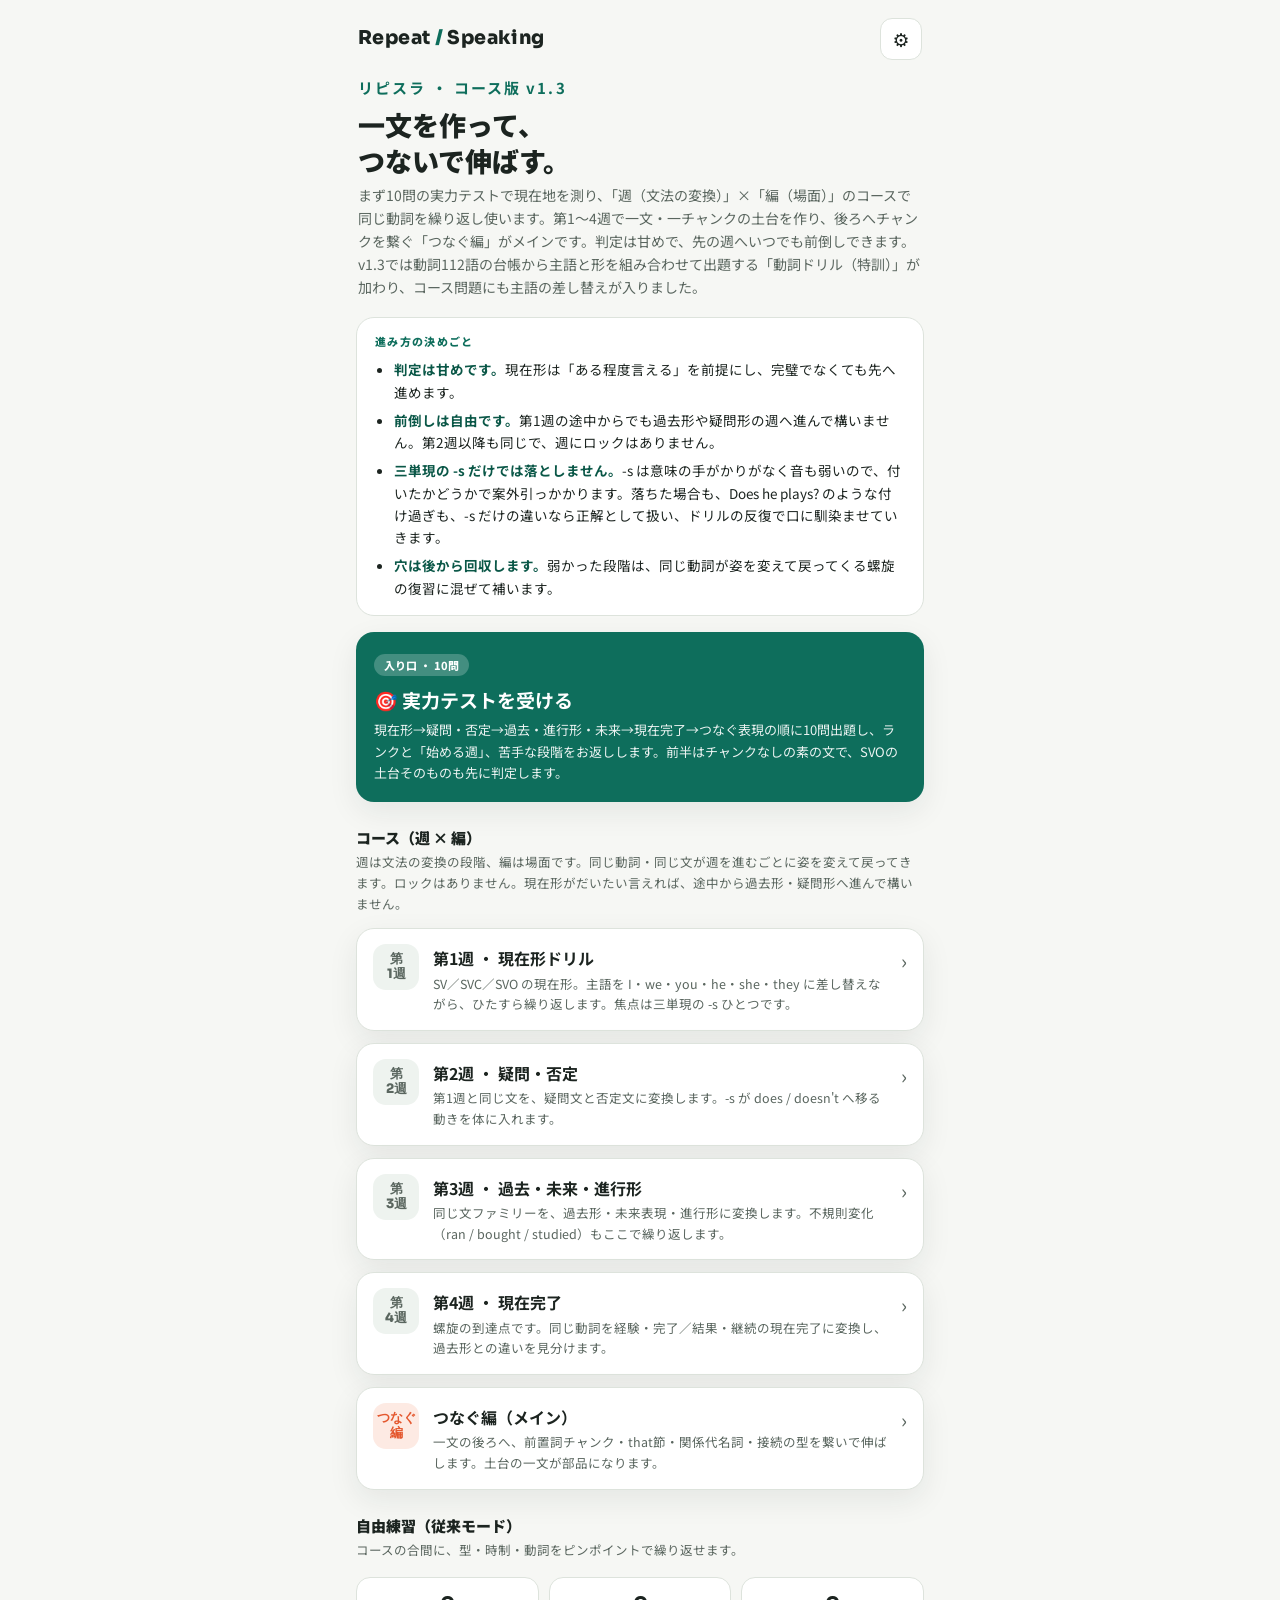
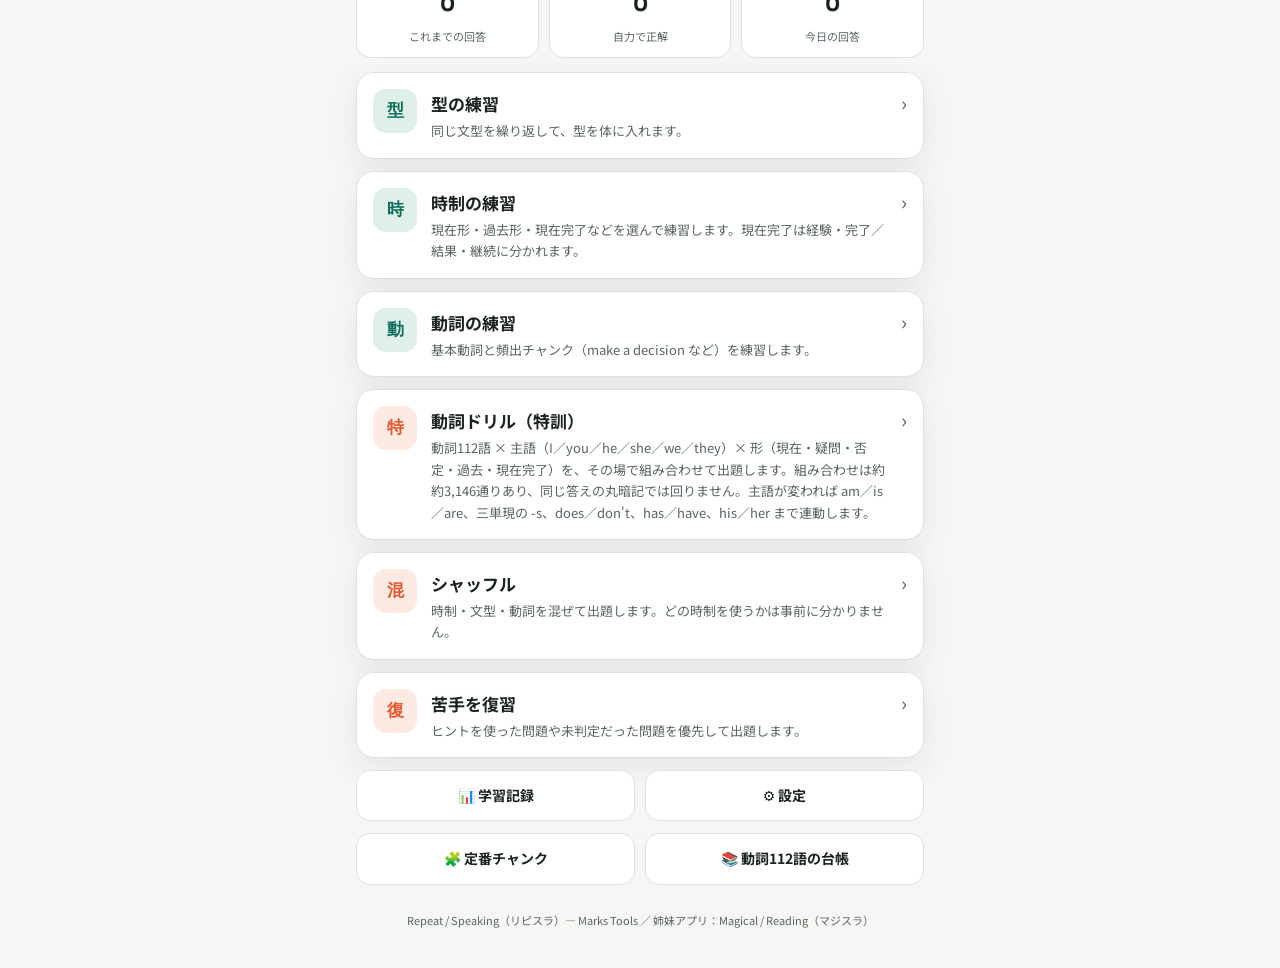
==== commit 1b51a60f: "v1.3 verb drills" ====
--- a/repeat-speaking.html
+++ b/repeat-speaking.html
@@ -232,9 +232,9 @@
       <button class="iconbtn" id="btn-home-settings" aria-label="設定">⚙️</button>
     </div>
     <div class="hero">
-      <h1>リピスラ ・ コース版 v1.2</h1>
+      <h1>リピスラ ・ コース版 v1.3</h1>
       <div class="big">一文を作って、<br>つないで伸ばす。</div>
-      <p>まず10問の実力テストで現在地を測り、「週（文法の変換）」×「編（場面）」のコースで同じ動詞を繰り返し使います。第1〜4週で一文・一チャンクの土台を作り、後ろへチャンクを繋ぐ「つなぐ編」がメインです。判定は甘めで、先の週へいつでも前倒しできます。</p>
+      <p>まず10問の実力テストで現在地を測り、「週（文法の変換）」×「編（場面）」のコースで同じ動詞を繰り返し使います。第1〜4週で一文・一チャンクの土台を作り、後ろへチャンクを繋ぐ「つなぐ編」がメインです。判定は甘めで、先の週へいつでも前倒しできます。v1.3では動詞112語の台帳から主語と形を組み合わせて出題する「動詞ドリル（特訓）」が加わり、コース問題にも主語の差し替えが入りました。</p>
     </div>
     <div class="policy-box">
       <div class="po-label">進み方の決めごと</div>
@@ -282,6 +282,11 @@
         <span><h2>動詞の練習</h2><p>基本動詞と頻出チャンク（make a decision など）を練習します。</p></span>
         <span class="chev">›</span>
       </button>
+      <button class="mode-card accent" id="btn-drill">
+        <span class="mode-num">特</span>
+        <span><h2>動詞ドリル（特訓）</h2><p>動詞112語 × 主語（I／you／he／she／we／they）× 形（現在・疑問・否定・過去・現在完了）を、その場で組み合わせて出題します。組み合わせは約<span id="combo-count">―</span>通りあり、同じ答えの丸暗記では回りません。主語が変われば am／is／are、三単現の -s、does／don't、has／have、his／her まで連動します。</p></span>
+        <span class="chev">›</span>
+      </button>
       <button class="mode-card accent" data-mode="shuffle">
         <span class="mode-num">混</span>
         <span><h2>シャッフル</h2><p>時制・文型・動詞を混ぜて出題します。どの時制を使うかは事前に分かりません。</p></span>
@@ -299,7 +304,7 @@
     </div>
     <div class="sub-row">
       <button class="sub-btn" id="btn-goto-chunks">🧩 定番チャンク</button>
-      <button class="sub-btn" id="btn-goto-verbs">📚 動詞34語（SV／SVC／SVO）</button>
+      <button class="sub-btn" id="btn-goto-verbs">📚 動詞112語の台帳</button>
     </div>
     <p class="note" id="sr-note"></p>
     <p class="foot">Repeat / Speaking（リピスラ）— Marks Tools ／ 姉妹アプリ：Magical / Reading（マジスラ）</p>
@@ -318,6 +323,30 @@
       </div>
     </div>
     <div class="chip-grid" id="pick-list"></div>
+  </section>
+
+  <!-- v1.3 動詞ドリル設定 -->
+  <section class="screen" id="scr-drill">
+    <div class="backrow">
+      <button class="backbtn" data-back="home" aria-label="戻る">←</button>
+      <div><h2 class="screen-title">動詞ドリル（特訓）</h2><p class="screen-sub">動詞 × 主語 × 形をその場で組み合わせて出題します（1回10問）。</p></div>
+    </div>
+    <div class="field">
+      <label>レベル（使う形の広さ）</label>
+      <div class="seg" id="drill-level">
+        <button data-v="1">現在形のみ</button><button data-v="2">疑問・否定も</button><button data-v="3">過去形も</button><button data-v="4">現在完了も</button>
+      </div>
+      <p style="font-size:12px;color:var(--ink2);margin:6px 0 0">現在完了は、現在完了が自然な動詞だけで出題します。同じ動詞・同じ主語は続けて出ません。判定はいつもの甘め判定で、ヒント3段階も使えます。</p>
+    </div>
+    <div class="field">
+      <label>動詞</label>
+      <p style="font-size:15px;margin:0"><b id="drill-verb-name">ランダム（全動詞）</b></p>
+      <p style="font-size:12px;color:var(--ink2);margin:4px 0 0">特定の動詞を特訓したいときは、台帳から動詞を選んでください。その動詞だけを主語と形を変えて出題します。</p>
+      <button class="ghost-btn" id="btn-drill-pick">📚 台帳から動詞を選ぶ</button>
+      <button class="ghost-btn" id="btn-drill-random" style="display:none">ランダム（全動詞）に戻す</button>
+    </div>
+    <div class="empty-box" id="drill-combo">出題できる組み合わせ：約―通り</div>
+    <button class="primary-btn" id="btn-drill-start">特訓を始める（10問）›</button>
   </section>
 
   <!-- S03/S04 練習画面 -->
@@ -436,9 +465,9 @@
   <section class="screen" id="scr-verbs">
     <div class="backrow">
       <button class="backbtn" data-back="home" aria-label="戻る">←</button>
-      <div><h2 class="screen-title">動詞34語</h2><p class="screen-sub">日常で使う動詞を文型別に整理しました。</p></div>
-    </div>
-    <p style="font-size:13.5px;margin:14px 0 0">日常英会話で頻出の動詞（QQ English の頻出単語まとめ等を参考に選定）を、なるべく網羅して34語に整理し、SV型・SVC型・SVO型に分類しました。第1週の特訓はこの分類どおりに進みます。名詞は目的語スロット、形容詞は SVC の補語スロット、頻度副詞（always / usually / often / sometimes）は現在形ドリルの差し込みチャンクとして各問題に入っています。動詞名をタップすると、その動詞の問題を練習できます（問題がある動詞のみ）。</p>
+      <div><h2 class="screen-title">動詞112語の台帳</h2><p class="screen-sub">「英語でよく使う動詞100選」の111語に wake を加えた統合台帳です。</p></div>
+    </div>
+    <p style="font-size:13.5px;margin:14px 0 0">日常英会話で頻出の動詞を、SV型・SVC型・SVO型・特殊に分類し、過去形・過去分詞も並べました。各動詞には型文が1つあり、動詞ドリル（特訓）はこの型文を主語（I／you／he／she／we／they）と形（現在・疑問・否定・過去・現在完了）で組み替えて出題します。動詞の行をタップすると、その動詞だけの特訓に入れます。mind／let／thank のような特殊な構文の動詞は、無理に生成せず固定表現として載せています。</p>
     <div id="verb-groups"></div>
   </section>
 
@@ -630,6 +659,46 @@
 var QUESTION_MAP = {};
 QUESTIONS.forEach(function(q){ QUESTION_MAP[q.id]=q;});
 
+/* ============ v1.3 主語バリエーション（コース問題） ============ */
+/* 主語の差し替えが自然な問題だけに付ける。文ファミリーの変換関係は元の問題が保持し、
+   差し替え時は英語の動詞変化・所有格と日本語お題を連動させた複製を出題する。 */
+var SUBJ_VARIANTS = {
+"RS-W1-01":[{key:"she",ja:"彼女は毎朝走ります。",en:"She runs every morning.",chunks:[["She runs","彼女は走ります"],["every morning","毎朝"]]}],
+"RS-W1-02":[{key:"she",ja:"彼女は8時間寝ます。",en:"She sleeps for eight hours.",chunks:[["She sleeps","彼女は寝ます"],["for eight hours","8時間"]]}],
+"RS-W1-04":[{key:"he",ja:"彼は忙しいです。",en:"He is busy.",acc:["He is busy.","He's busy."],chunks:[["He is","彼は〜です"],["busy","忙しい"]]}],
+"RS-W1-05":[{key:"she",ja:"彼女は疲れて見えます。",en:"She looks tired.",chunks:[["She looks","彼女は〜に見えます"],["tired","疲れて"]]}],
+"RS-W1-06":[{key:"he",ja:"彼は先生です。",en:"He is a teacher.",acc:["He is a teacher.","He's a teacher."],chunks:[["He is","彼は〜です"],["a teacher","先生"]]}],
+"RS-W1-07":[{key:"she",ja:"彼女はサッカーをします。",en:"She plays soccer.",chunks:[["She plays","彼女は〜をします"],["soccer","サッカーを"]]},
+{key:"they",ja:"彼らはサッカーをします。",en:"They play soccer.",chunks:[["They play","彼らは〜をします"],["soccer","サッカーを"]]}],
+"RS-W1-08":[{key:"he",ja:"彼は英語を話します。",en:"He speaks English.",chunks:[["He speaks","彼は〜を話します"],["English","英語を"]]}],
+"RS-W1-09":[{key:"he",ja:"彼は毎朝コーヒーを飲みます。",en:"He drinks coffee every morning.",chunks:[["He drinks","彼は〜を飲みます"],["coffee","コーヒーを"],["every morning","毎朝"]]}],
+"RS-W1-10":[{key:"we",ja:"私たちは宿題をします。",en:"We do our homework.",chunks:[["We do","私たちは〜をします"],["our homework","（私たちの）宿題を"]]}],
+"RS-W1-11":[{key:"they",ja:"彼らは朝食を食べます。",en:"They eat breakfast.",acc:["They eat breakfast.","They have breakfast."],chunks:[["They eat","彼らは食べます"],["breakfast","朝食を"]]}],
+"RS-W1-13":[{key:"he",ja:"彼は病院で働いています。",en:"He works at a hospital.",chunks:[["He works","彼は働いています"],["at a hospital","病院で"]]}],
+"RS-W1-14":[{key:"he",ja:"彼は駅でパンを買います。",en:"He buys bread at the station.",chunks:[["He buys","彼は〜を買います"],["bread","パンを"],["at the station","駅で"]]}],
+"RS-W2-05":[{key:"she",ja:"彼女は忙しくありません。",en:"She isn't busy.",acc:["She isn't busy.","She is not busy.","She's not busy."],chunks:[["She isn't","彼女は〜ではありません"],["busy","忙しい"]]}],
+"RS-W3-04":[{key:"he",ja:"彼は昨夜、英語を勉強しました。",en:"He studied English last night.",chunks:[["He studied","彼は勉強しました"],["English","英語を"],["last night","昨夜"]]}],
+"RS-W4-03":[{key:"she",ja:"彼女はその病院で10年働いています。",en:"She has worked at that hospital for ten years.",acc:["She has worked at that hospital for ten years.","She's worked at that hospital for ten years.","She has been working at that hospital for ten years."],chunks:[["She has worked","彼女は働いています"],["at that hospital","その病院で"],["for ten years","10年間"]]}]
+};
+QUESTIONS.forEach(function(q){ if(SUBJ_VARIANTS[q.id]) q.variants = SUBJ_VARIANTS[q.id]; });
+function applyVariant(q){
+if(!q.variants || !q.variants.length) return q;
+if(Math.random()>=0.5) return q;
+var v = q.variants[Math.floor(Math.random()*q.variants.length)];
+var c = {}; for(var k in q) c[k]=q[k];
+c.id = q.id+"-V"+v.key;
+c.promptJa = v.ja;
+c.contextJa = "主語バリエーション：元の文（"+q.promptJa+"）の主語を差し替えて出題しています。文ファミリーは同じです。";
+c.primaryAnswer = v.en;
+c.acceptedAnswers = v.acc? v.acc.slice(): [v.en];
+c.chunks = v.chunks.map(function(p){ return {en:p[0], ja:p[1]};});
+var joined = v.chunks.map(function(p){ return p[0];}).join(" / ");
+c.hints = {structure:q.hints.structure, pattern:joined, full:joined};
+c.explanation = (q.explanation||"")+"（主語バリエーションで出題中。主語が変わると動詞の形や所有格も連動します。）";
+QUESTION_MAP[c.id]=c;
+return c;
+}
+
 var TENSES = [
 {key:"present", label:"現在形", sub:"習慣・事実を表します", types:["present"]},
 {key:"prog", label:"現在進行形", sub:"今している最中の動作", types:["prog"]},
@@ -1131,6 +1200,9 @@
 row.innerHTML = "<b>"+esc(cat.label)+"</b><span class=\"stars\">"+"★".repeat(filled)+"☆".repeat(3-filled)+"<small>"+esc(stage)+"（"+studied.length+"/"+qs.length+"問）</small></span>";
 ml.appendChild(row);
 });
+var genFirst={}; histLog.forEach(function(h){ if(h.questionId.indexOf("GEN-")===0 && h.attemptNumber===1 && !genFirst[h.questionId]) genFirst[h.questionId]=h;});
+var genList=Object.keys(genFirst).map(function(k){return genFirst[k];});
+if(genList.length){ var gOk=genList.filter(function(h){return h.evaluationStatus==="accepted";}).length; var gFilled=Math.round(gOk/genList.length*3); var grow=document.createElement("div"); grow.className="mastery-row"; grow.innerHTML="<b>動詞ドリル（生成問題）</b><span class=\"stars\">"+"★".repeat(gFilled)+"☆".repeat(3-gFilled)+"<small>初回 "+gOk+" / "+genList.length+" 問正解（動詞×主語×形）</small></span>"; ml.appendChild(grow);}
 var hl=$("histLog-list"); hl.innerHTML="";
 if(!histLog.length){ hl.innerHTML="<div class=\"empty-box\">まだ記録がありません。ホームから練習を始めましょう。</div>";}
 histLog.slice(-20).reverse().forEach(function(h){
@@ -1162,7 +1234,7 @@
 try{
 var data=JSON.parse(reader.result);
 if(!data || data.app!=="repeat-speaking" ||!Array.isArray(data.history)) throw new Error("bad");
-data.history.forEach(function(h){ if(!h.questionId ||!QUESTION_MAP[h.questionId]) throw new Error("bad");});
+data.history.forEach(function(h){ if(!h.questionId || typeof h.questionId!=="string") throw new Error("bad");});
 histLog = data.history;
 userAnswers = (data.userAnswers && typeof data.userAnswers==="object")? data.userAnswers: {};
 placementResult = (data.placement && typeof data.placement==="object")? data.placement: placementResult;
@@ -1335,7 +1407,7 @@
 var inScene = QUESTIONS.filter(function(q){return q.week===week && (scene==="all" || q.scene===scene);});
 var rest = QUESTIONS.filter(function(q){return q.week===week && scene!=="all" && q.scene!==scene;});
 var pool = shuffleArr(inScene).concat(shuffleArr(rest));
-return pool.slice(0, Math.min(count, pool.length));
+return pool.slice(0, Math.min(count, pool.length)).map(applyVariant);
 }
 function startCourse(){
 var w = WEEKS.filter(function(x){return x.n===courseState.week;})[0];
@@ -1343,7 +1415,7 @@
 startSession(label, buildCourseQueue(), "course");
 }
 function layerStats(pred){
-var ids = {}; QUESTIONS.filter(pred).forEach(function(q){ ids[q.id]=1;});
+var ids = {}; Object.keys(QUESTION_MAP).map(function(k){return QUESTION_MAP[k];}).filter(pred).forEach(function(q){ ids[q.id]=1;});
 var seen={}, att=0, ok=0;
 histLog.forEach(function(h){ if(h.attemptNumber!==1 || seen[h.questionId] || !ids[h.questionId]) return; seen[h.questionId]=1; att++; if(h.evaluationStatus==="accepted") ok++;});
 return {att:att, ok:ok, rate: att? ok/att: 0};
@@ -1372,20 +1444,275 @@
 }
 function renderVerbs(){
 var wrap=$("verb-groups"); wrap.innerHTML="";
-[["SV","SV型 ・ 目的語なしで文が終わる"],["SVC","SVC型 ・ 補語（形容詞・名詞）が続く"],["SVO","SVO型 ・ 目的語を取る"]].forEach(function(g){
-var h=document.createElement("h3"); h.style.cssText="margin:20px 0 2px;font-size:15px"; h.textContent=g[1]; wrap.appendChild(h);
+[["SV","SV型 ・ 目的語なしで文が終わる"],["SVC","SVC型 ・ 補語（形容詞・名詞）が続く"],["SVO","SVO型 ・ 目的語を取る"],["特殊","特殊 ・ 固定表現として覚える"]].forEach(function(g){
+var list = VERB_LEDGER.filter(function(e){return e.t===g[0];});
+if(!list.length) return;
+var h=document.createElement("h3"); h.style.cssText="margin:20px 0 2px;font-size:15px"; h.textContent=g[1]+"（"+list.length+"語）"; wrap.appendChild(h);
 var t=document.createElement("table"); t.className="verb-table";
-t.innerHTML="<tr><th>動詞</th><th>主な編</th><th>第1週ドリル例</th><th>問題</th></tr>";
-VERB_INVENTORY.filter(function(v){return v[1]===g[0];}).forEach(function(v){
-var n = QUESTIONS.filter(function(q){return q.verb===v[0];}).length;
+t.innerHTML="<tr><th>動詞（原形・過去形・過去分詞）</th><th>型文</th><th>ドリル</th></tr>";
+list.forEach(function(e){
 var tr=document.createElement("tr");
-tr.innerHTML="<td><span class=\"vtype "+g[0].toLowerCase()+"\">"+esc(v[1])+"</span> <b>"+esc(v[0])+"</b></td><td>"+esc(v[2])+"</td><td>"+esc(v[3])+"</td><td>"+(n? n+"問 ›": "—")+"</td>";
-if(n){ tr.style.cursor="pointer"; tr.addEventListener("click", function(){ pickState.count=settings.count; startSession("動詞 ・ "+v[0], buildQueue("verb", v[0]));});}
+var exEn, exJa;
+if(e.gen){ var s0 = e.subs==="all"? "I": e.subs[0]; var g0=buildGen(e, s0, "a"); exEn=g0.en; exJa=g0.ja; }
+else { exEn=e.ex; exJa=e.exJa; }
+tr.innerHTML="<td><span class=\"vtype "+(e.t==="特殊"?"svc":e.t.toLowerCase())+"\">"+esc(e.t)+"</span> <b>"+esc(e.b)+"</b><br><small style=\"color:var(--ink2)\">"+esc(e.past)+" / "+esc(e.pp)+"</small></td><td>"+esc(exEn)+"<br><small style=\"color:var(--ink2)\">"+esc(exJa)+"</small></td><td>"+(e.gen? "特訓 ›": "固定")+"</td>";
+if(e.gen){ tr.style.cursor="pointer"; tr.addEventListener("click", function(){ drillState.verb=e.b; updateDrillUI(); show("scr-drill"); toast("動詞「"+e.b+"」の特訓です");});}
+else { tr.addEventListener("click", function(){ toast("「"+e.b+"」は固定表現として台帳に載せています（生成ドリルの対象外）");});}
 t.appendChild(tr);
 });
 wrap.appendChild(t);
 });
 }
+
+/* ============ v1.3 動詞台帳112語（生成ドリルの材料） ============ */
+/* 形式：[原形, 過去形, 過去分詞, 型, 英語の残り部分, 日本語の残り部分,
+   日本語の動詞（現在・過去・否定・現在完了）, 使える主語, 使えるパターン, 生成可否, 固定例文, その訳]
+   パターン文字：a=現在肯定 q=疑問・否定 p=過去 c=現在完了。主語 "all" は I/you/he/she/we/they。
+   英語の残り部分の {poss} は主語の所有格（my/your/his/her/our/their）に置換される。 */
+var VERB_LEDGER = [
+["be","was / were","been","SVC","busy","","忙しいです","忙しかったです","忙しくありません","","all","aqp"],
+["have","had","had","SVO","a car","車を","持っています","持っていました","持っていません","持ったことがあります"],
+["do","did","done","SVO","{poss} homework","宿題を","します","しました","しません","したことがあります"],
+["go","went","gone","SV","to school","学校へ","行きます","行きました","行きません","行ったことがあります"],
+["come","came","come","SV","here","ここへ","来ます","来ました","来ません","来たことがあります"],
+["visit","visited","visited","SVO","Kyoto","京都を","訪れます","訪れました","訪れません","訪れたことがあります"],
+["arrive","arrived","arrived","SV","at the station","駅に","着きます","着きました","着きません","着いたことがあります"],
+["leave","left","left","SV","at eight","8時に","出発します","出発しました","出発しません","出発したことがあります"],
+["get","got","got","SVO","a letter","手紙を","受け取ります","受け取りました","受け取りません","受け取ったことがあります"],
+["give","gave","given","SVO","my friend a gift","友達にプレゼントを","あげます","あげました","あげません","あげたことがあります"],
+["buy","bought","bought","SVO","a new bag","新しいかばんを","買います","買いました","買いません","買ったことがあります"],
+["sell","sold","sold","SVO","old books","古い本を","売ります","売りました","売りません","売ったことがあります"],
+["make","made","made","SVO","a cake","ケーキを","作ります","作りました","作りません","作ったことがあります"],
+["break","broke","broken","SVO","the rules","ルールを","破ります","破りました","破りません","破ったことがあります"],
+["know","knew","known","SVO","the answer","答えを","知っています","知っていました","知りません","","all","aqp"],
+["think","thought","thought","SVO","about it","それについて","考えます","考えました","考えません","考えたことがあります"],
+["guess","guessed","guessed","SVO","the answer","答えを","推測します","推測しました","推測しません","推測したことがあります"],
+["take","took","taken","SVO","a photo","写真を","撮ります","撮りました","撮りません","撮ったことがあります"],
+["bring","brought","brought","SVO","an umbrella","傘を","持ってきます","持ってきました","持ってきません","持ってきたことがあります"],
+["eat","ate","eaten","SVO","breakfast","朝食を","食べます","食べました","食べません","食べたことがあります"],
+["drink","drank","drunk","SVO","coffee","コーヒーを","飲みます","飲みました","飲みません","飲んだことがあります"],
+["sleep","slept","slept","SV","for eight hours","8時間","寝ます","寝ました","寝ません","寝たことがあります"],
+["spend","spent","spent","SVO","money","お金を","使います","使いました","使いません","使ったことがあります"],
+["meet","met","met","SVO","my friends","友達に","会います","会いました","会いません","会ったことがあります"],
+["see","saw","seen","SVO","the sea","海を","見ます","見ました","見ません","見たことがあります"],
+["look","looked","looked","SVC","tired","疲れて","見えます","見えました","見えません","見えたことがあります"],
+["watch","watched","watched","SVO","TV","テレビを","見ます","見ました","見ません","見たことがあります"],
+["say","said","said","SVO","hello","こんにちはと","言います","言いました","言いません","言ったことがあります"],
+["tell","told","told","SVO","the truth","本当のことを","言います","言いました","言いません","言ったことがあります"],
+["speak","spoke","spoken","SVO","English","英語を","話します","話しました","話しません","話したことがあります"],
+["talk","talked","talked","SV","with my friends","友達と","話します","話しました","話しません","話したことがあります"],
+["hear","heard","heard","SVO","a strange sound","変な音が","聞こえます","聞こえました","聞こえません","聞こえたことがあります"],
+["listen","listened","listened","SV","to music","音楽を","聞きます","聞きました","聞きません","聞いたことがあります"],
+["ask","asked","asked","SVO","a question","質問を","します","しました","しません","したことがあります"],
+["answer","answered","answered","SVO","the question","質問に","答えます","答えました","答えません","答えたことがあります"],
+["teach","taught","taught","SVO","English","英語を","教えます","教えました","教えません","教えたことがあります"],
+["want","wanted","wanted","SVO","a new phone","新しいスマホが","ほしいです","ほしかったです","ほしくありません","","all","aqp"],
+["use","used","used","SVO","this app","このアプリを","使います","使いました","使いません","使ったことがあります"],
+["find","found","found","SVO","{poss} keys","鍵を","見つけます","見つけました","見つけません","見つけたことがあります"],
+["work","worked","worked","SV","at a hospital","病院で","働きます","働きました","働きません","働いたことがあります"],
+["call","called","called","SVO","my mother","母に","電話します","電話しました","電話しません","電話したことがあります"],
+["try","tried","tried","SVO","this tea","このお茶を","試します","試しました","試しません","試したことがあります"],
+["need","needed","needed","SVO","more time","もっと時間が","必要です","必要でした","必要ありません","","all","aqp"],
+["feel","felt","felt","SVC","better","気分が","いいです","よかったです","よくありません","","all","aqp"],
+["become","became","become","SVC","a teacher","先生に","なります","なりました","なりません","なったことがあります"],
+["put","put","put","SVO","the book on the desk","机の上に本を","置きます","置きました","置きません","置いたことがあります"],
+["pick","picked","picked","SVO","it up","それを","拾います","拾いました","拾いません","拾ったことがあります"],
+["touch","touched","touched","SVO","the screen","画面を","触ります","触りました","触りません","触ったことがあります"],
+["mean","meant","meant","SVO","it","","本気です","本気でした","本気ではありません","","all","aqp"],
+["mind","minded","minded","特殊","","","","","","","all","",0,"Do you mind if I sit here?","ここに座ってもいいですか。"],
+["let","let","let","特殊","","","","","","","all","",0,"Let me help you.","手伝わせてください。"],
+["start","started","started","SVO","the game","試合を","始めます","始めました","始めません","始めたことがあります"],
+["finish","finished","finished","SVO","{poss} homework","宿題を","終えます","終えました","終えません","終えたことがあります"],
+["stop","stopped","stopped","SV","","","止まります","止まりました","止まりません","止まったことがあります"],
+["seem","seemed","seemed","SVC","fine","元気","そうです","そうでした","そうではありません","","all","aqp"],
+["help","helped","helped","SVO","my mother","母を","手伝います","手伝いました","手伝いません","手伝ったことがあります"],
+["happen","happened","happened","SV","","そんなことが","あります","ありました","","",["it"],"ap"],
+["turn","turned","turned","SV","left","左に","曲がります","曲がりました","曲がりません","曲がったことがあります"],
+["show","showed","shown","SVO","this photo","この写真を","見せます","見せました","見せません","見せたことがあります"],
+["play","played","played","SVO","soccer","サッカーを","します","しました","しません","したことがあります"],
+["walk","walked","walked","SV","to school","学校まで","歩きます","歩きました","歩きません","歩いたことがあります"],
+["run","ran","run","SV","","毎朝","走ります","走りました","走りません","走ったことがあります"],
+["drive","drove","driven","SVO","a car","車を","運転します","運転しました","運転しません","運転したことがあります"],
+["move","moved","moved","SV","to Tokyo","東京へ","引っ越します","引っ越しました","引っ越しません","引っ越したことがあります"],
+["carry","carried","carried","SVO","a heavy bag","重いかばんを","運びます","運びました","運びません","運んだことがあります"],
+["live","lived","lived","SV","in Tokyo","東京に","住んでいます","住んでいました","住んでいません","住んだことがあります"],
+["hold","held","held","SVO","an umbrella","傘を","持ちます","持ちました","持ちません","持ったことがあります"],
+["keep","kept","kept","SVO","a diary","日記を","つけます","つけました","つけません","つけたことがあります"],
+["read","read","read","SVO","a book","本を","読みます","読みました","読みません","読んだことがあります"],
+["write","wrote","written","SVO","an email","メールを","書きます","書きました","書きません","書いたことがあります"],
+["sit","sat","sat","SV","on the chair","椅子に","座ります","座りました","座りません","座ったことがあります"],
+["stand","stood","stood","SV","","","立ちます","立ちました","立ちません","立ったことがあります"],
+["lose","lost","lost","SVO","the game","試合に","負けます","負けました","負けません","負けたことがあります"],
+["win","won","won","SVO","the game","試合に","勝ちます","勝ちました","勝ちません","勝ったことがあります"],
+["catch","caught","caught","SVO","the ball","ボールを","捕まえます","捕まえました","捕まえません","捕まえたことがあります"],
+["miss","missed","missed","SVO","the bus","バスに","乗り遅れます","乗り遅れました","乗り遅れません","乗り遅れたことがあります"],
+["push","pushed","pushed","SVO","the door","ドアを","押します","押しました","押しません","押したことがあります"],
+["pull","pulled","pulled","SVO","the door","ドアを","引きます","引きました","引きません","引いたことがあります"],
+["set","set","set","SVO","an alarm","アラームを","セットします","セットしました","セットしません","セットしたことがあります"],
+["study","studied","studied","SVO","English","英語を","勉強します","勉強しました","勉強しません","勉強したことがあります"],
+["learn","learned","learned","SVO","English","英語を","学びます","学びました","学びません","学んだことがあります"],
+["change","changed","changed","SV","","","変わります","変わりました","変わりません","変わったことがあります"],
+["understand","understood","understood","SVO","English","英語が","分かります","分かりました","分かりません","","all","aqp"],
+["follow","followed","followed","SVO","the rules","ルールを","守ります","守りました","守りません","守ったことがあります"],
+["open","opened","opened","SVO","the window","窓を","開けます","開けました","開けません","開けたことがあります"],
+["close","closed","closed","SVO","the window","窓を","閉めます","閉めました","閉めません","閉めたことがあります"],
+["cook","cooked","cooked","SVO","dinner","夕食を","作ります","作りました","作りません","作ったことがあります"],
+["wash","washed","washed","SVO","{poss} hands","手を","洗います","洗いました","洗いません","洗ったことがあります"],
+["clean","cleaned","cleaned","SVO","{poss} room","部屋を","掃除します","掃除しました","掃除しません","掃除したことがあります"],
+["remember","remembered","remembered","SVO","{poss} name","名前を","覚えています","思い出しました","覚えていません","","all","aqp"],
+["forget","forgot","forgotten","SVO","{poss} name","名前を","忘れます","忘れました","忘れません","忘れたことがあります"],
+["like","liked","liked","SVO","music","音楽が","好きです","好きでした","好きではありません","","all","aqp"],
+["love","loved","loved","SVO","music","音楽が","大好きです","大好きでした","大好きではありません","","all","aqp"],
+["hate","hated","hated","SVO","music","音楽が","嫌いです","嫌いでした","嫌いではありません","","all","aqp"],
+["wait","waited","waited","SV","for the bus","バスを","待ちます","待ちました","待ちません","待ったことがあります"],
+["hurry","hurried","hurried","SV","","","急ぎます","急ぎました","急ぎません","急いだことがあります"],
+["die","died","died","SV","","","","亡くなりました","","亡くなったことがあります","all","p"],
+["send","sent","sent","SVO","an email","メールを","送ります","送りました","送りません","送ったことがあります"],
+["build","built","built","SVO","a house","家を","建てます","建てました","建てません","建てたことがあります"],
+["stay","stayed","stayed","SV","at home","家に","います","いました","いません","いたことがあります"],
+["fall","fell","fallen","SV","down","","転びます","転びました","転びません","転んだことがあります"],
+["cut","cut","cut","SVO","the paper","紙を","切ります","切りました","切りません","切ったことがあります"],
+["reach","reached","reached","SVO","the station","駅に","着きます","着きました","着きません","着いたことがあります"],
+["pass","passed","passed","SVO","the test","試験に","合格します","合格しました","合格しません","合格したことがあります"],
+["decide","decided","decided","SVO","to stay home","家にいることに","決めます","決めました","決めません","決めたことがあります"],
+["hope","hoped","hoped","SVO","to see you again","また会えることを","願います","願いました","願いません","願ったことがあります"],
+["agree","agreed","agreed","SV","with you","あなたに","賛成します","賛成しました","賛成しません","賛成したことがあります"],
+["support","supported","supported","SVO","my family","家族を","支えます","支えました","支えません","支えたことがあります"],
+["hit","hit","hit","SVO","the ball","ボールを","打ちます","打ちました","打ちません","打ったことがあります"],
+["thank","thanked","thanked","特殊","","","","","","","all","",0,"Thank you for your help.","手伝ってくれてありがとうございます。"],
+["invite","invited","invited","SVO","my friends","友達を","招待します","招待しました","招待しません","招待したことがあります"],
+["wake","woke","woken","SV","up at six","6時に","起きます","起きました","起きません","起きたことがあります"]
+].map(function(a){
+return {b:a[0], past:a[1], pp:a[2], t:a[3], r:a[4], jr:a[5], jv:[a[6],a[7],a[8],a[9]],
+subs:(a[10]===undefined? "all": a[10]), pats:(a[11]===undefined? "aqpc": a[11]),
+gen:a[12]!==0, ex:a[13]||"", exJa:a[14]||""};
+});
+var LEDGER_MAP = {}; VERB_LEDGER.forEach(function(e){ LEDGER_MAP[e.b]=e; });
+/* 甘め判定の -s マップにも台帳の動詞を足す */
+VERB_LEDGER.forEach(function(e){ if(e.b==="be") return; var f=sFormOf(e.b); if(f!==e.b && !SFOR_MAP[f]) SFOR_MAP[f]=e.b; });
+function sFormOf(v){
+if(v==="have") return "has"; if(v==="do") return "does";
+if(/(s|x|z|ch|sh|o)$/.test(v)) return v+"es";
+if(/[^aeiou]y$/.test(v)) return v.slice(0,-1)+"ies";
+return v+"s";
+}
+
+/* ============ v1.3 生成エンジン：動詞 × 主語 × 形 ============ */
+var GEN_SUBJ = {
+"I":{en:"I", ja:"私は", be:"am", beCap:"Am", bePast:"was", third:false, poss:"my", ctr:"I'm", ctrH:"I've"},
+"you":{en:"You", ja:"あなたは", be:"are", beCap:"Are", bePast:"were", third:false, poss:"your", ctr:"You're", ctrH:"You've"},
+"he":{en:"He", ja:"彼は", be:"is", beCap:"Is", bePast:"was", third:true, poss:"his", ctr:"He's", ctrH:"He's"},
+"she":{en:"She", ja:"彼女は", be:"is", beCap:"Is", bePast:"was", third:true, poss:"her", ctr:"She's", ctrH:"She's"},
+"we":{en:"We", ja:"私たちは", be:"are", beCap:"Are", bePast:"were", third:false, poss:"our", ctr:"We're", ctrH:"We've"},
+"they":{en:"They", ja:"彼らは", be:"are", beCap:"Are", bePast:"were", third:false, poss:"their", ctr:"They're", ctrH:"They've"},
+"it":{en:"It", ja:"", be:"is", beCap:"Is", bePast:"was", third:true, poss:"its", ctr:"It's", ctrH:"It's"}
+};
+var ALL_SUBJ = ["I","you","he","she","we","they"];
+var PAT_LABEL = {a:"現在形", q:"疑問文", neg:"否定文", p:"過去形", c:"現在完了"};
+function buildGen(e, sk, pat){
+var S = GEN_SUBJ[sk];
+var enLow = sk==="I"? "I": S.en.toLowerCase();
+var rest = e.r.replace("{poss}", S.poss);
+var restSp = rest? " "+rest: "";
+var en="", acc=[], c1="", structure="";
+var jvIdx = {a:0, p:1, neg:2, c:3}[pat];
+if(e.b==="be"){
+if(pat==="a"){ en=S.en+" "+S.be+restSp+"."; acc=[S.ctr+restSp+"."]; c1=S.en+" "+S.be; structure="S + "+S.be+"（be動詞）+ 補語"; }
+else if(pat==="neg"){ en=S.en+" "+S.be+" not"+restSp+"."; c1=S.en+" "+S.be+" not"; structure="S + "+S.be+" not + 補語";
+if(S.be==="am") acc=[S.ctr+" not"+restSp+"."];
+else acc=[S.en+" "+(S.be==="is"?"isn't":"aren't")+restSp+".", S.ctr+" not"+restSp+"."]; }
+else if(pat==="q"){ en=S.beCap+" "+enLow+restSp+"?"; c1=S.beCap+" "+enLow; structure=S.beCap+" + S + 補語 …?（be動詞の疑問）"; }
+else if(pat==="p"){ en=S.en+" "+S.bePast+restSp+"."; c1=S.en+" "+S.bePast; structure="S + "+S.bePast+"（be動詞の過去形）+ 補語"; }
+}else{
+if(pat==="a"){ var vf = S.third? sFormOf(e.b): e.b; en=S.en+" "+vf+restSp+"."; c1=S.en+" "+vf; structure= S.third? "S + "+vf+"（三単現の -s）+ …": "S + 動詞の原形（"+e.b+"）+ …"; }
+else if(pat==="neg"){ var auxN = S.third? "doesn't":"don't"; en=S.en+" "+auxN+" "+e.b+restSp+"."; acc=[S.en+" "+(S.third? "does not":"do not")+" "+e.b+restSp+"."]; c1=S.en+" "+auxN+" "+e.b; structure="S + "+auxN+" + 動詞の原形（-s は doesn't / don't 側へ）"; }
+else if(pat==="q"){ var auxQ = S.third? "Does":"Do"; en=auxQ+" "+enLow+" "+e.b+restSp+"?"; c1=auxQ+" "+enLow+" "+e.b; structure=auxQ+" + S + 動詞の原形 …?"; }
+else if(pat==="p"){ en=S.en+" "+e.past+restSp+"."; c1=S.en+" "+e.past; structure="S + 過去形（"+e.past+"）+ …"; }
+else if(pat==="c"){ var auxH = S.third? "has":"have"; en=S.en+" "+auxH+" "+e.pp+restSp+"."; acc=[S.ctrH+" "+e.pp+restSp+"."]; c1=S.en+" "+auxH+" "+e.pp; structure="S + "+auxH+" + 過去分詞（"+e.pp+"）"; }
+}
+var ja;
+if(pat==="q") ja = S.ja + e.jr + e.jv[0] + "か。";
+else ja = S.ja + e.jr + e.jv[jvIdx] + "。";
+var chunks=[{en:c1, ja:(S.ja + e.jv[pat==="q"? 0: jvIdx])}];
+if(rest && e.jr) chunks.push({en:rest, ja:e.jr});
+var hintJoined = chunks.map(function(c){return c.en;}).join(" / ");
+return {en:en, ja:ja, acc:acc, chunks:chunks, structure:structure, hintJoined:hintJoined};
+}
+function genQuestion(e, sk, pat){
+var g = buildGen(e, sk, pat);
+var s0 = e.subs==="all"? "I": e.subs[0];
+var baseEn = buildGen(e, s0, "a").en;
+var q = {
+id:"GEN-"+e.b+"-"+sk+"-"+pat, level:1,
+tense: pat==="p"? "past": pat==="c"? "pp-exp": "present",
+pattern:"gen-"+pat, verb:e.b, week:0, scene:"daily", family:"gen-"+e.b, base:true, chunkIds:[],
+promptJa:g.ja,
+contextJa:"動詞ドリル（特訓）：動詞は "+e.b+"、主語は "+GEN_SUBJ[sk].en+"、形は「"+PAT_LABEL[pat]+"」です。",
+primaryAnswer:g.en,
+acceptedAnswers:[g.en].concat(g.acc),
+chunks:g.chunks,
+hints:{structure:g.structure, pattern:g.hintJoined, full:g.hintJoined},
+explanation:"生成ドリル：動詞 "+e.b+"（過去形 "+e.past+" ・ 過去分詞 "+e.pp+"）を、主語 "+GEN_SUBJ[sk].en+" ・ "+PAT_LABEL[pat]+" で組み立てました。台帳の型文は「"+baseEn+"」です。主語が変わると be動詞・三単現の -s・do/does・have/has・所有格が連動します。"
+};
+QUESTION_MAP[q.id]=q;
+return q;
+}
+
+/* ============ v1.3 動詞ドリル（特訓） ============ */
+var drillState = {level:2, verb:null};
+var DRILL_LEVEL_PATS = {1:["a"], 2:["a","q"], 3:["a","q","p"], 4:["a","q","p","c"]};
+var DRILL_LEVEL_NAMES = {1:"現在形のみ", 2:"疑問・否定も", 3:"過去形も", 4:"現在完了も"};
+function countCombos(verb, level){
+var total=0;
+VERB_LEDGER.forEach(function(e){
+if(!e.gen) return;
+if(verb && e.b!==verb) return;
+var lp = DRILL_LEVEL_PATS[level];
+var n=0;
+lp.forEach(function(p){ if(e.pats.indexOf(p)<0) return; n += (p==="q"? 2: 1); });
+if(n===0) e.pats.split("").forEach(function(p){ n += (p==="q"? 2: 1); });
+var subs = e.subs==="all"? ALL_SUBJ.length: e.subs.length;
+total += subs*n;
+});
+return total;
+}
+function buildDrillQueue(){
+var entries = VERB_LEDGER.filter(function(e){ return e.gen && (!drillState.verb || e.b===drillState.verb); });
+var out=[], lastVerb=null, lastSubj=null, guard=0;
+while(out.length<10 && guard<600){
+guard++;
+var e = entries[Math.floor(Math.random()*entries.length)];
+if(entries.length>1 && e.b===lastVerb) continue;
+var lp = DRILL_LEVEL_PATS[drillState.level].filter(function(p){ return e.pats.indexOf(p)>=0; });
+if(!lp.length) lp = e.pats.split("");
+var pk = lp[Math.floor(Math.random()*lp.length)];
+if(pk==="q") pk = Math.random()<0.5? "q": "neg";
+var subs = e.subs==="all"? ALL_SUBJ: e.subs;
+var sk = subs[Math.floor(Math.random()*subs.length)];
+if(subs.length>1 && sk===lastSubj) continue;
+out.push(genQuestion(e, sk, pk));
+lastVerb=e.b; lastSubj=sk;
+}
+return out;
+}
+function updateDrillUI(){
+document.querySelectorAll("#drill-level button").forEach(function(b){ b.classList.toggle("sel", Number(b.dataset.v)===drillState.level); });
+$("drill-verb-name").textContent = drillState.verb? drillState.verb+"（この動詞だけ）": "ランダム（全動詞）";
+$("btn-drill-random").style.display = drillState.verb? "": "none";
+$("drill-combo").textContent = "出題できる組み合わせ：約"+countCombos(drillState.verb, drillState.level).toLocaleString()+"通り（動詞"+(drillState.verb? "1語": VERB_LEDGER.filter(function(e){return e.gen;}).length+"語")+" × 主語 × 形）";
+}
+$("btn-drill").addEventListener("click", function(){ updateDrillUI(); show("scr-drill"); });
+document.querySelectorAll("#drill-level button").forEach(function(b){
+b.addEventListener("click", function(){ drillState.level=Number(b.dataset.v); updateDrillUI(); });
+});
+$("btn-drill-pick").addEventListener("click", function(){ renderVerbs(); show("scr-verbs"); });
+$("btn-drill-random").addEventListener("click", function(){ drillState.verb=null; updateDrillUI(); });
+$("btn-drill-start").addEventListener("click", function(){
+var label = "動詞ドリル ・ "+DRILL_LEVEL_NAMES[drillState.level]+(drillState.verb? " ・ "+drillState.verb+" 特訓": "");
+startSession(label, buildDrillQueue(), "drill");
+});
+if($("combo-count")) $("combo-count").textContent = "約"+countCombos(null, 4).toLocaleString();
+updateDrillUI();
 
 /* ============ イベント ============ */
 document.querySelectorAll("[data-mode]").forEach(function(b){
